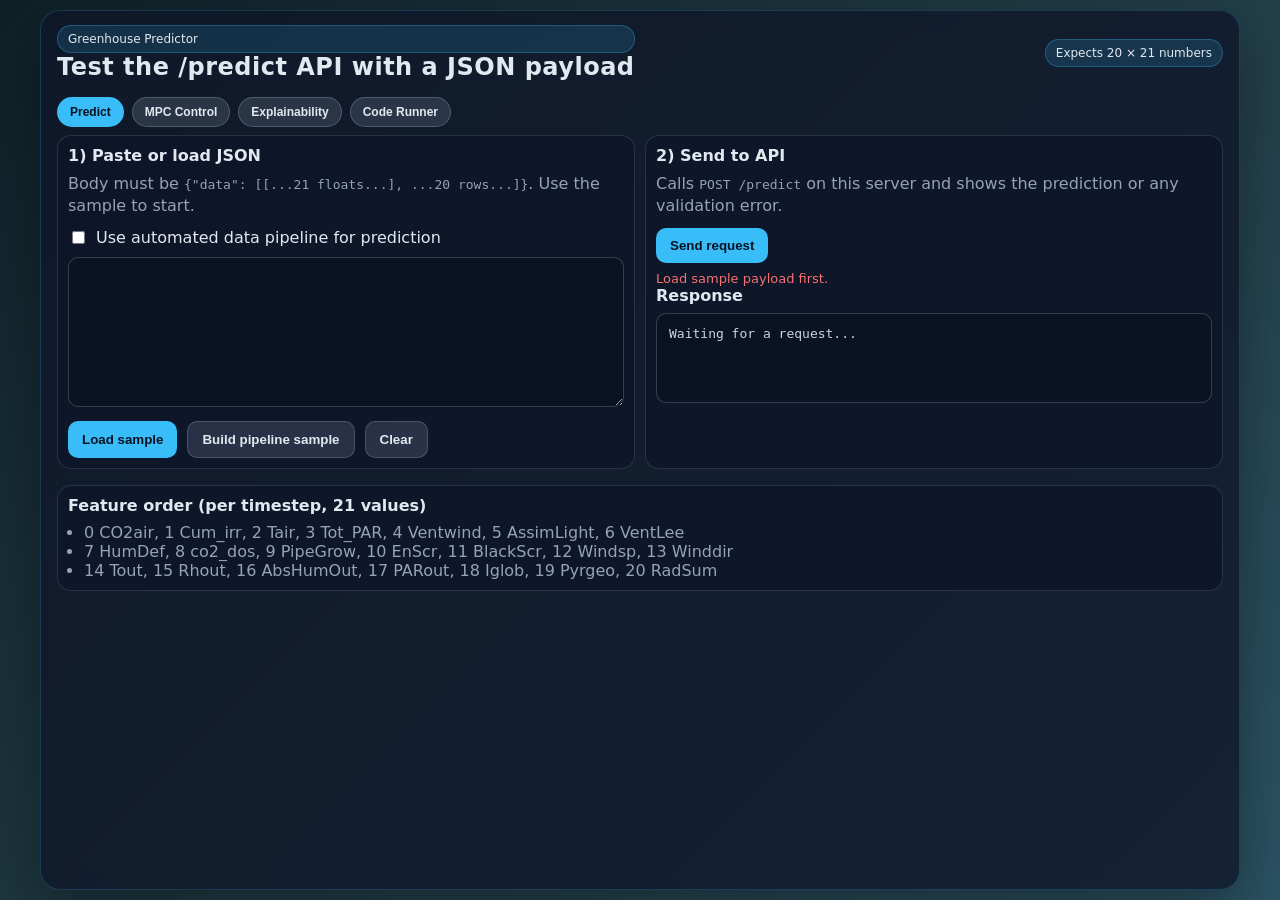
==== api/ui.html @ ef2c3e2a "Add explainability dashboards" ====
<!DOCTYPE html>
<html lang="en">
<head>
  <meta charset="UTF-8" />
  <meta name="viewport" content="width=device-width, initial-scale=1.0" />
  <title>Greenhouse Predictor</title>
  <style>
    :root {
      --bg: linear-gradient(135deg, #0f2027, #203a43, #2c5364);
      --panel: #0f172a;
      --accent: #38bdf8;
      --muted: #94a3b8;
      --text: #e2e8f0;
      --error: #f87171;
    }
    * { box-sizing: border-box; }
    body {
      margin: 0;
      font-family: "Segoe UI", system-ui, -apple-system, sans-serif;
      background: var(--bg);
      color: var(--text);
      min-height: 100vh;
      display: flex;
      justify-content: center;
      padding: 10px;
    }
    .shell {
      width: min(1200px, 100%);
      background: rgba(15, 23, 42, 0.8);
      border: 1px solid rgba(56, 189, 248, 0.2);
      border-radius: 20px;
      padding: 14px 16px 16px;
      backdrop-filter: blur(10px);
      box-shadow: 0 25px 60px rgba(0, 0, 0, 0.35);
    }
    header {
      display: flex;
      flex-wrap: wrap;
      gap: 12px;
      align-items: center;
      justify-content: space-between;
      margin-bottom: 16px;
    }
    h1 { margin: 0; font-size: 24px; letter-spacing: 0.5px; }
    .pill {
      padding: 6px 10px;
      border-radius: 999px;
      background: rgba(56, 189, 248, 0.15);
      border: 1px solid rgba(56, 189, 248, 0.3);
      color: var(--text);
      font-size: 12px;
    }
    .grid {
      display: grid;
      grid-template-columns: repeat(auto-fit, minmax(280px, 1fr));
      gap: 10px;
      margin-top: 8px;
    }
    .card {
      background: rgba(15, 23, 42, 0.9);
      border: 1px solid rgba(148, 163, 184, 0.2);
      border-radius: 14px;
      padding: 10px;
      min-height: 100%;
    }
    h3 { margin: 0 0 8px; font-size: 16px; }
    p { margin: 0 0 10px; color: var(--muted); line-height: 1.4; }
    textarea {
      width: 100%;
      min-height: 150px;
      background: #0b1222;
      color: #e2e8f0;
      border: 1px solid rgba(148, 163, 184, 0.3);
      border-radius: 10px;
      padding: 12px;
      font-family: "SFMono-Regular", Consolas, "Liberation Mono", monospace;
      font-size: 13px;
      resize: vertical;
    }
    .actions {
      display: flex;
      flex-wrap: wrap;
      gap: 10px;
      margin-top: 10px;
    }
    button {
      border: none;
      border-radius: 10px;
      padding: 10px 14px;
      font-weight: 600;
      cursor: pointer;
      color: #0b1222;
      background: var(--accent);
      transition: transform 120ms ease, box-shadow 120ms ease;
    }
    button.secondary {
      background: rgba(148, 163, 184, 0.2);
      color: var(--text);
      border: 1px solid rgba(148, 163, 184, 0.3);
    }
    button:hover { transform: translateY(-1px); box-shadow: 0 6px 20px rgba(56, 189, 248, 0.35); }
    pre {
      background: #0b1222;
      border: 1px solid rgba(148, 163, 184, 0.3);
      border-radius: 10px;
      padding: 12px;
      margin: 0;
      color: #cbd5e1;
      white-space: pre-wrap;
      word-break: break-word;
      font-size: 13px;
      min-height: 90px;
    }
    ul { padding-left: 16px; margin: 0; color: var(--muted); }
    .status { font-size: 13px; color: var(--muted); margin-top: 8px; }
    .status.error { color: var(--error); }
    select, input[type="text"], input[type="number"] {
      width: 100%;
      background: #0b1222;
      color: #e2e8f0;
      border: 1px solid rgba(148, 163, 184, 0.3);
      border-radius: 10px;
      padding: 10px 12px;
      font-size: 13px;
    }
    .small-textarea {
      min-height: 120px;
    }
    .field {
      margin-bottom: 10px;
    }
    .field label {
      display: block;
      color: var(--muted);
      font-size: 12px;
      margin-bottom: 6px;
    }
    .inline {
      display: flex;
      gap: 8px;
      align-items: center;
      margin-bottom: 10px;
    }
    .inline input[type="checkbox"] {
      width: auto;
      accent-color: var(--accent);
    }
    .pipeline-box {
      border: 1px solid rgba(148, 163, 184, 0.25);
      border-radius: 10px;
      padding: 10px;
      margin-top: 10px;
      background: rgba(11, 18, 34, 0.35);
    }
    .mini-grid {
      display: grid;
      grid-template-columns: repeat(auto-fit, minmax(150px, 1fr));
      gap: 10px;
    }
    .metric {
      background: rgba(11, 18, 34, 0.55);
      border: 1px solid rgba(148, 163, 184, 0.25);
      border-radius: 10px;
      padding: 8px 10px;
    }
    .metric .label {
      color: var(--muted);
      font-size: 11px;
    }
    .metric .value {
      font-size: 16px;
      font-weight: 700;
      margin-top: 2px;
    }
    canvas {
      width: 100%;
      border: 1px solid rgba(148, 163, 184, 0.3);
      border-radius: 10px;
      background: #0b1222;
      display: block;
    }
    .tabs {
      display: flex;
      flex-wrap: wrap;
      gap: 8px;
      margin-bottom: 8px;
    }
    .tab-btn {
      background: rgba(148, 163, 184, 0.2);
      color: var(--text);
      border: 1px solid rgba(148, 163, 184, 0.35);
      border-radius: 999px;
      padding: 7px 12px;
      font-size: 12px;
      cursor: pointer;
    }
    .tab-btn.active {
      background: var(--accent);
      color: #0b1222;
      border-color: transparent;
      font-weight: 700;
    }
    .tab-panel { display: none; }
    .tab-panel.active { display: block; }
    @media (max-width: 640px) {
      body { padding: 14px; }
      h1 { font-size: 20px; }
      textarea { min-height: 120px; }
    }
  </style>
</head>
<body>
  <div class="shell">
    <header>
      <div>
        <div class="pill">Greenhouse Predictor</div>
        <h1>Test the /predict API with a JSON payload</h1>
      </div>
      <div class="pill" id="modelShapePill">Expects 20 × 21 numbers</div>
    </header>

    <div class="tabs">
      <button class="tab-btn active" data-tab-target="predictTab">Predict</button>
      <button class="tab-btn" data-tab-target="mpcTab">MPC Control</button>
      <button class="tab-btn" data-tab-target="explainTab">Explainability</button>
      <button class="tab-btn" data-tab-target="codeTab">Code Runner</button>
    </div>

    <div id="predictTab" class="tab-panel active">
    <div class="grid">
      <div class="card">
        <h3>1) Paste or load JSON</h3>
        <p id="payloadHelp">Body must be <code>{"data": [[...21 floats...], ...20 rows...]}</code>. Use the sample to start.</p>
        <div class="inline">
          <input id="usePipelinePredict" type="checkbox" />
          <label for="usePipelinePredict">Use automated data pipeline for prediction</label>
        </div>
        <div id="predictPipelinePanel" class="pipeline-box" style="display:none;">
          <div class="field">
            <label for="predictMergeStrategy">Merge strategy</label>
            <select id="predictMergeStrategy">
              <option value="inner">inner</option>
              <option value="left">left</option>
              <option value="right">right</option>
              <option value="outer">outer</option>
            </select>
          </div>
          <div class="field">
            <label for="predictFillMethod">Fill method</label>
            <select id="predictFillMethod">
              <option value="interpolate">interpolate</option>
              <option value="ffill">ffill</option>
              <option value="bfill">bfill</option>
              <option value="zero">zero</option>
            </select>
          </div>
          <div class="field">
            <label for="predictScalingMode">Scaling mode</label>
            <select id="predictScalingMode">
              <option value="trained">trained</option>
              <option value="dynamic">dynamic</option>
            </select>
          </div>
          <div class="field">
            <label for="predictGreenhouseRows">Greenhouse rows JSON (optional)</label>
            <textarea id="predictGreenhouseRows" class="small-textarea" spellcheck="false">[]</textarea>
          </div>
          <div class="field">
            <label for="predictWeatherRows">Weather rows JSON (optional)</label>
            <textarea id="predictWeatherRows" class="small-textarea" spellcheck="false">[]</textarea>
          </div>
          <div class="field">
            <label for="predictMergedRows">Merged rows JSON (optional)</label>
            <textarea id="predictMergedRows" class="small-textarea" spellcheck="false">[]</textarea>
          </div>
        </div>
        <textarea id="payload" spellcheck="false" aria-label="JSON payload"></textarea>
        <div class="actions">
          <button type="button" id="sampleBtn">Load sample</button>
          <button type="button" class="secondary" id="pipelineFromSampleBtn">Build pipeline sample</button>
          <button type="button" class="secondary" id="clearBtn">Clear</button>
        </div>
      </div>

      <div class="card">
        <h3>2) Send to API</h3>
        <p>Calls <code>POST /predict</code> on this server and shows the prediction or any validation error.</p>
        <div class="actions">
          <button type="button" id="sendBtn">Send request</button>
        </div>
        <div id="status" class="status">Idle</div>
        <h3>Response</h3>
        <pre id="response">Waiting for a request...</pre>
      </div>
    </div>

    <div class="card" style="margin-top:16px;">
      <h3>Feature order (per timestep, 21 values)</h3>
      <ul>
        <li>0 CO2air, 1 Cum_irr, 2 Tair, 3 Tot_PAR, 4 Ventwind, 5 AssimLight, 6 VentLee</li>
        <li>7 HumDef, 8 co2_dos, 9 PipeGrow, 10 EnScr, 11 BlackScr, 12 Windsp, 13 Winddir</li>
        <li>14 Tout, 15 Rhout, 16 AbsHumOut, 17 PARout, 18 Iglob, 19 Pyrgeo, 20 RadSum</li>
      </ul>
    </div>
    </div>

    <div id="mpcTab" class="tab-panel">
    <div class="card" style="margin-top:8px;">
      <h3>3) Model Predictive Control (MPC) Simulation</h3>
      <p>Runs a receding-horizon feedback controller that adjusts greenhouse actuators and rolls the model forward.</p>
      <div class="inline">
        <input id="usePipelineMpc" type="checkbox" />
        <label for="usePipelineMpc">Use automated data pipeline for MPC initial window</label>
      </div>
      <div id="mpcPipelinePanel" class="pipeline-box" style="display:none;">
        <div class="field">
          <label for="mpcMergeStrategy">Merge strategy</label>
          <select id="mpcMergeStrategy">
            <option value="inner">inner</option>
            <option value="left">left</option>
            <option value="right">right</option>
            <option value="outer">outer</option>
          </select>
        </div>
        <div class="field">
          <label for="mpcFillMethod">Fill method</label>
          <select id="mpcFillMethod">
            <option value="interpolate">interpolate</option>
            <option value="ffill">ffill</option>
            <option value="bfill">bfill</option>
            <option value="zero">zero</option>
          </select>
        </div>
        <div class="field">
          <label for="mpcScalingMode">Scaling mode</label>
          <select id="mpcScalingMode">
            <option value="trained">trained</option>
            <option value="dynamic">dynamic</option>
          </select>
        </div>
        <div class="field">
          <label for="mpcGreenhouseRows">Greenhouse rows JSON (optional)</label>
          <textarea id="mpcGreenhouseRows" class="small-textarea" spellcheck="false">[]</textarea>
        </div>
        <div class="field">
          <label for="mpcWeatherRows">Weather rows JSON (optional)</label>
          <textarea id="mpcWeatherRows" class="small-textarea" spellcheck="false">[]</textarea>
        </div>
        <div class="field">
          <label for="mpcMergedRows">Merged rows JSON (optional)</label>
          <textarea id="mpcMergedRows" class="small-textarea" spellcheck="false">[]</textarea>
        </div>
      </div>
      <div class="grid">
        <div>
          <div class="field">
            <label for="mpcSteps">Control steps</label>
            <input id="mpcSteps" type="number" min="1" max="240" value="12" />
          </div>
          <div class="field">
            <label for="mpcHorizon">Prediction horizon</label>
            <input id="mpcHorizon" type="number" min="1" max="48" value="6" />
          </div>
          <div class="field">
            <label for="mpcCandidates">Candidate action sequences</label>
            <input id="mpcCandidates" type="number" min="1" max="4000" value="80" />
          </div>
          <div class="field">
            <label for="mpcTargets">Target setpoints (JSON)</label>
            <textarea id="mpcTargets" class="small-textarea" spellcheck="false"></textarea>
          </div>
          <div class="field">
            <label for="mpcTargetWeights">Target weights (JSON)</label>
            <textarea id="mpcTargetWeights" class="small-textarea" spellcheck="false"></textarea>
          </div>
          <div class="field">
            <label for="mpcControlWeights">Control weights (JSON)</label>
            <textarea id="mpcControlWeights" class="small-textarea" spellcheck="false"></textarea>
          </div>
          <div class="field">
            <label for="mpcBounds">Control bounds (JSON, optional)</label>
            <textarea id="mpcBounds" class="small-textarea" spellcheck="false">{}</textarea>
          </div>
          <div class="field">
            <label for="mpcWeather">Weather forecast list (JSON, optional)</label>
            <textarea id="mpcWeather" class="small-textarea" spellcheck="false">[]</textarea>
          </div>
          <div class="field">
            <label for="mpcScenarios">Scenario benchmark list (JSON)</label>
            <textarea id="mpcScenarios" class="small-textarea" spellcheck="false">[
  {"name":"Balanced","target_setpoints":{"Tair":21.0,"CO2air":500.0,"HumDef":6.0}},
  {"name":"EnergySaver","target_setpoints":{"Tair":20.0,"CO2air":470.0},"control_weights":{"_magnitude":0.08}},
  {"name":"HighGrowth","target_setpoints":{"Tair":22.5,"CO2air":650.0},"control_weights":{"_magnitude":0.01}}
]</textarea>
          </div>
          <div class="actions">
            <button type="button" class="secondary" id="mpcDefaultsBtn">Load MPC defaults</button>
            <button type="button" id="mpcRunBtn">Run MPC simulation</button>
            <button type="button" class="secondary" id="mpcScenarioBtn">Run scenario benchmark</button>
          </div>
          <div id="mpcStatus" class="status">Idle</div>
        </div>
        <div>
          <h3 style="margin-top:0;">MPC Output</h3>
          <pre id="mpcOutput">No simulation yet.</pre>
          <canvas id="mpcCanvas" height="220" style="margin-top:10px;"></canvas>
          <pre id="mpcScenarioOutput" style="margin-top:10px;">No scenario benchmark yet.</pre>
        </div>
      </div>
    </div>
    </div>

    <div id="explainTab" class="tab-panel">
    <div class="card" style="margin-top:8px;">
      <h3>4) Visualization & Explainability</h3>
      <p>Visualize sensor trends and inspect model interpretability with attention heatmaps or SHAP-like attributions.</p>
      <div class="grid">
        <div>
          <div class="field">
            <label for="vizFeatures">Trend features (comma separated)</label>
            <input id="vizFeatures" type="text" value="Air Temperature, Air Carbon Dioxide, Humidity Deficit, Assimilation Lighting Level, Wind-Side Vent Position, Outdoor Temperature, Global Irradiance" />
          </div>
          <div class="actions">
            <button type="button" id="renderTrendBtn" class="secondary">Render trends</button>
          </div>
          <canvas id="trendCanvas" height="240"></canvas>
          <div class="mini-grid" id="trendStats" style="margin-top:10px;"></div>
        </div>
        <div>
          <div class="field">
            <label for="explainMethod">Explainability method</label>
            <select id="explainMethod">
              <option value="gradient_attention">Attention Heatmap (Gradient)</option>
              <option value="shap_approx">SHAP-like (Perturbation)</option>
            </select>
          </div>
          <div class="field">
            <label for="explainTargetFeature">Target feature</label>
            <select id="explainTargetFeature"></select>
          </div>
          <div class="field">
            <label for="explainTopK">Top features to show</label>
            <input id="explainTopK" type="number" min="1" max="21" value="8" />
          </div>
          <div class="actions">
            <button type="button" id="runExplainBtn">Run explainability</button>
          </div>
          <div id="explainStatus" class="status">Idle</div>
          <canvas id="heatmapCanvas" height="240" style="margin-top:10px;"></canvas>
          <pre id="explainSummary" style="margin-top:10px;">No explainability run yet.</pre>
        </div>
      </div>
    </div>
    </div>

    <div id="codeTab" class="tab-panel">
    <div class="card" style="margin-top:8px;">
      <h3>5) Run Python Code From Browser</h3>
      <p>Select any project <code>.py</code> file, review it, then run it on the server.</p>
      <div class="grid">
        <div>
          <div class="field">
            <label for="scriptSelect">Python file</label>
            <select id="scriptSelect"></select>
          </div>
          <div class="field">
            <label for="scriptArgs">Arguments (space separated)</label>
            <input id="scriptArgs" type="text" placeholder="--help" />
          </div>
          <div class="actions">
            <button type="button" id="refreshScriptsBtn" class="secondary">Refresh files</button>
            <button type="button" id="runScriptBtn">Run selected script</button>
          </div>
          <div id="scriptStatus" class="status">Idle</div>
        </div>
        <div>
          <h3 style="margin-top:0;">Source Preview</h3>
          <pre id="scriptSource">Select a file to preview source...</pre>
        </div>
      </div>
      <h3 style="margin-top:14px;">Execution Output</h3>
      <pre id="scriptOutput">No run yet.</pre>
    </div>
    </div>
  </div>

  <script>
    const FEATURE_LABELS = {
      CO2air: "Air Carbon Dioxide",
      Cum_irr: "Cumulative Irrigation",
      Tair: "Air Temperature",
      Tot_PAR: "Total Photosynthetically Active Radiation",
      Ventwind: "Wind-Side Vent Position",
      AssimLight: "Assimilation Lighting Level",
      VentLee: "Leeward Vent Position",
      HumDef: "Humidity Deficit",
      co2_dos: "Carbon Dioxide Dosing Rate",
      PipeGrow: "Heating Pipe Growth Circuit",
      EnScr: "Energy Screen Position",
      BlackScr: "Blackout Screen Position",
      Windsp: "Wind Speed",
      Winddir: "Wind Direction",
      Tout: "Outdoor Temperature",
      Rhout: "Outdoor Relative Humidity",
      AbsHumOut: "Outdoor Absolute Humidity",
      PARout: "Outdoor Photosynthetically Active Radiation",
      Iglob: "Global Irradiance",
      Pyrgeo: "Pyrgeometer Radiation",
      RadSum: "Radiation Sum",
    };

    function friendlyFeatureName(key) {
      return FEATURE_LABELS[key] || key;
    }

    function resolveFeatureKey(value) {
      if (FEATURE_LABELS[value]) return value;
      const normalized = String(value || "").trim().toLowerCase();
      const direct = Object.keys(FEATURE_LABELS).find((k) => k.toLowerCase() === normalized);
      if (direct) return direct;
      const byLabel = Object.entries(FEATURE_LABELS).find(([, label]) => label.toLowerCase() === normalized);
      return byLabel ? byLabel[0] : value;
    }

    const payloadEl = document.getElementById("payload");
    const responseEl = document.getElementById("response");
    const statusEl = document.getElementById("status");
    const usePipelinePredictEl = document.getElementById("usePipelinePredict");
    const predictPipelinePanelEl = document.getElementById("predictPipelinePanel");
    const predictMergeStrategyEl = document.getElementById("predictMergeStrategy");
    const predictFillMethodEl = document.getElementById("predictFillMethod");
    const predictScalingModeEl = document.getElementById("predictScalingMode");
    const predictGreenhouseRowsEl = document.getElementById("predictGreenhouseRows");
    const predictWeatherRowsEl = document.getElementById("predictWeatherRows");
    const predictMergedRowsEl = document.getElementById("predictMergedRows");
    const usePipelineMpcEl = document.getElementById("usePipelineMpc");
    const mpcPipelinePanelEl = document.getElementById("mpcPipelinePanel");
    const mpcMergeStrategyEl = document.getElementById("mpcMergeStrategy");
    const mpcFillMethodEl = document.getElementById("mpcFillMethod");
    const mpcScalingModeEl = document.getElementById("mpcScalingMode");
    const mpcGreenhouseRowsEl = document.getElementById("mpcGreenhouseRows");
    const mpcWeatherRowsEl = document.getElementById("mpcWeatherRows");
    const mpcMergedRowsEl = document.getElementById("mpcMergedRows");
    const pipelineFromSampleBtn = document.getElementById("pipelineFromSampleBtn");
    const scriptSelectEl = document.getElementById("scriptSelect");
    const scriptSourceEl = document.getElementById("scriptSource");
    const scriptOutputEl = document.getElementById("scriptOutput");
    const scriptStatusEl = document.getElementById("scriptStatus");
    const scriptArgsEl = document.getElementById("scriptArgs");
    const modelShapePillEl = document.getElementById("modelShapePill");
    const payloadHelpEl = document.getElementById("payloadHelp");
    const mpcStepsEl = document.getElementById("mpcSteps");
    const mpcHorizonEl = document.getElementById("mpcHorizon");
    const mpcCandidatesEl = document.getElementById("mpcCandidates");
    const mpcTargetsEl = document.getElementById("mpcTargets");
    const mpcTargetWeightsEl = document.getElementById("mpcTargetWeights");
    const mpcControlWeightsEl = document.getElementById("mpcControlWeights");
    const mpcBoundsEl = document.getElementById("mpcBounds");
    const mpcWeatherEl = document.getElementById("mpcWeather");
    const mpcScenariosEl = document.getElementById("mpcScenarios");
    const mpcStatusEl = document.getElementById("mpcStatus");
    const mpcOutputEl = document.getElementById("mpcOutput");
    const mpcCanvasEl = document.getElementById("mpcCanvas");
    const mpcScenarioOutputEl = document.getElementById("mpcScenarioOutput");
    const vizFeaturesEl = document.getElementById("vizFeatures");
    const trendCanvasEl = document.getElementById("trendCanvas");
    const trendStatsEl = document.getElementById("trendStats");
    const explainMethodEl = document.getElementById("explainMethod");
    const explainTargetFeatureEl = document.getElementById("explainTargetFeature");
    const explainTopKEl = document.getElementById("explainTopK");
    const explainStatusEl = document.getElementById("explainStatus");
    const heatmapCanvasEl = document.getElementById("heatmapCanvas");
    const explainSummaryEl = document.getElementById("explainSummary");
    const tabButtons = Array.from(document.querySelectorAll(".tab-btn"));
    const tabPanels = Array.from(document.querySelectorAll(".tab-panel"));
    document.getElementById("sampleBtn").onclick = async () => {
      setStatus("Loading sample...");
      try {
        const res = await fetch("/sample");
        if (!res.ok) throw new Error("Could not load sample");
        const data = await res.json();
        payloadEl.value = JSON.stringify(data, null, 2);
        setStatus("Sample loaded");
      } catch (err) {
        setError(err.message);
      }
    };

    document.getElementById("clearBtn").onclick = () => {
      payloadEl.value = "";
      responseEl.textContent = "Waiting for a request...";
      setStatus("Idle");
    };

    document.getElementById("sendBtn").onclick = async () => {
      if (!payloadEl.value.trim()) {
        setError("Add JSON first (load sample or paste your own).");
        return;
      }

      let basePayload;
      try {
        basePayload = JSON.parse(payloadEl.value);
      } catch (err) {
        setError("Invalid JSON: " + err.message);
        return;
      }
      if (!Array.isArray(basePayload.data)) {
        setError("Payload must contain a data array.");
        return;
      }

      let requestBody;
      try {
        requestBody = {
          data: basePayload.data,
          use_automated_pipeline: usePipelinePredictEl.checked,
          automated_pipeline: usePipelinePredictEl.checked ? buildAutomatedPipelinePayload("predict") : {},
        };
      } catch (err) {
        setError(err.message);
        return;
      }

      setStatus("Sending...");
      try {
        const res = await fetch("/predict", {
          method: "POST",
          headers: { "Content-Type": "application/json" },
          body: JSON.stringify(requestBody),
        });
        const data = await res.json();
        responseEl.textContent = JSON.stringify(data, null, 2);
        setStatus(res.ok ? "Success" : "Server returned an error");
      } catch (err) {
        setError("Request failed: " + err.message);
      }
    };

    function setStatus(msg) {
      statusEl.textContent = msg;
      statusEl.classList.remove("error");
    }
    function setError(msg) {
      statusEl.textContent = msg;
      statusEl.classList.add("error");
    }

    async function refreshScripts() {
      setScriptStatus("Loading files...");
      try {
        const res = await fetch("/files");
        const data = await res.json();
        if (!res.ok) throw new Error(data.detail || "Failed to load files");
        scriptSelectEl.innerHTML = "";
        data.files.forEach((path) => {
          const opt = document.createElement("option");
          opt.value = path;
          opt.textContent = path;
          scriptSelectEl.appendChild(opt);
        });
        if (!data.files.length) {
          scriptSourceEl.textContent = "No Python files found.";
          setScriptStatus("No files found");
          return;
        }
        setScriptStatus("Files loaded");
        await loadSelectedFile();
      } catch (err) {
        setScriptError(err.message);
      }
    }

    async function refreshModelInfo() {
      try {
        const res = await fetch("/model-info");
        if (!res.ok) return;
        const data = await res.json();
        const lookback = data.lookback || 20;
        window.currentLookback = lookback;
        const featureCount = data.feature_count || 21;
        window.currentFeatureSchema = Array.isArray(data.features) ? data.features : [];
        modelShapePillEl.textContent = `Expects ${lookback} × ${featureCount} numbers`;
        payloadHelpEl.innerHTML =
          `Body must be <code>{\"data\": [[...${featureCount} floats...], ...${lookback} rows...]}</code>. Use the sample to start.`;
        hydrateExplainFeatureSelect();
      } catch (_err) {
        // Keep default static text on failure.
      }
    }

    function hydrateExplainFeatureSelect() {
      const schema = window.currentFeatureSchema || [];
      explainTargetFeatureEl.innerHTML = "";
      schema.forEach((feature) => {
        const opt = document.createElement("option");
        opt.value = feature;
        opt.textContent = friendlyFeatureName(feature);
        explainTargetFeatureEl.appendChild(opt);
      });
      const preferred = schema.includes("Tair") ? "Tair" : schema[0];
      if (preferred) explainTargetFeatureEl.value = preferred;
    }

    async function loadSelectedFile() {
      const path = scriptSelectEl.value;
      if (!path) {
        scriptSourceEl.textContent = "No file selected.";
        return;
      }
      setScriptStatus("Loading source...");
      try {
        const res = await fetch(`/file?path=${encodeURIComponent(path)}`);
        const data = await res.json();
        if (!res.ok) throw new Error(data.detail || "Failed to load source");
        scriptSourceEl.textContent = data.content;
        setScriptStatus("Ready");
      } catch (err) {
        setScriptError(err.message);
      }
    }

    async function runSelectedScript() {
      const path = scriptSelectEl.value;
      if (!path) {
        setScriptError("Select a script first.");
        return;
      }
      const rawArgs = scriptArgsEl.value.trim();
      const args = rawArgs ? rawArgs.split(/\s+/) : [];
      setScriptStatus("Running...");
      scriptOutputEl.textContent = "Executing...";

      try {
        const res = await fetch("/run-script", {
          method: "POST",
          headers: { "Content-Type": "application/json" },
          body: JSON.stringify({
            path,
            args,
            timeout_seconds: 25,
          }),
        });
        const data = await res.json();
        if (!res.ok) throw new Error(data.detail || "Run failed");

        const stdout = data.stdout ? `STDOUT\n${data.stdout}` : "STDOUT\n<empty>";
        const stderr = data.stderr ? `STDERR\n${data.stderr}` : "STDERR\n<empty>";
        scriptOutputEl.textContent =
          `COMMAND\n${data.command.join(" ")}\n\nRETURN CODE\n${data.returncode}\n\n${stdout}\n\n${stderr}`;
        setScriptStatus(data.ok ? "Completed" : "Completed with errors");
      } catch (err) {
        setScriptError(err.message);
        scriptOutputEl.textContent = "Run failed.";
      }
    }

    function setScriptStatus(msg) {
      scriptStatusEl.textContent = msg;
      scriptStatusEl.classList.remove("error");
    }

    function setScriptError(msg) {
      scriptStatusEl.textContent = msg;
      scriptStatusEl.classList.add("error");
    }

    function setMpcStatus(msg) {
      mpcStatusEl.textContent = msg;
      mpcStatusEl.classList.remove("error");
    }

    function setMpcError(msg) {
      mpcStatusEl.textContent = msg;
      mpcStatusEl.classList.add("error");
    }

    function parseOptionalJson(rawValue, fieldName, fallback = {}) {
      const trimmed = rawValue.trim();
      if (!trimmed) {
        return fallback;
      }
      try {
        return JSON.parse(trimmed);
      } catch (err) {
        throw new Error(`${fieldName} is not valid JSON: ${err.message}`);
      }
    }

    function buildAutomatedPipelinePayload(mode) {
      const isPredict = mode === "predict";
      const mergeEl = isPredict ? predictMergeStrategyEl : mpcMergeStrategyEl;
      const fillEl = isPredict ? predictFillMethodEl : mpcFillMethodEl;
      const scalingEl = isPredict ? predictScalingModeEl : mpcScalingModeEl;
      const greenhouseEl = isPredict ? predictGreenhouseRowsEl : mpcGreenhouseRowsEl;
      const weatherEl = isPredict ? predictWeatherRowsEl : mpcWeatherRowsEl;
      const mergedEl = isPredict ? predictMergedRowsEl : mpcMergedRowsEl;

      const greenhouseRows = parseOptionalJson(greenhouseEl.value, "Greenhouse rows", []);
      const weatherRows = parseOptionalJson(weatherEl.value, "Weather rows", []);
      const mergedRows = parseOptionalJson(mergedEl.value, "Merged rows", []);

      if (!Array.isArray(greenhouseRows) || !Array.isArray(weatherRows) || !Array.isArray(mergedRows)) {
        throw new Error("Greenhouse, weather, and merged rows must be JSON arrays.");
      }

      return {
        lookback: Number(window.currentLookback || 20),
        merge_strategy: mergeEl.value,
        fill_method: fillEl.value,
        scaling_mode: scalingEl.value,
        greenhouse_rows: greenhouseRows,
        weather_rows: weatherRows,
        merged_rows: mergedRows,
      };
    }

    function setPipelinePanelVisibility() {
      predictPipelinePanelEl.style.display = usePipelinePredictEl.checked ? "block" : "none";
      mpcPipelinePanelEl.style.display = usePipelineMpcEl.checked ? "block" : "none";
    }

    function buildPipelineSampleFromCurrentPayload() {
      if (!payloadEl.value.trim()) {
        setError("Load sample payload first.");
        return;
      }

      try {
        const parsed = JSON.parse(payloadEl.value);
        if (!Array.isArray(parsed.data)) {
          throw new Error("Payload must include data array.");
        }
        const rows = parsed.data.map((arr, idx) => ({
          "%time": `t_${String(idx + 1).padStart(3, "0")}`,
          CO2air: arr[0], Cum_irr: arr[1], Tair: arr[2], Tot_PAR: arr[3], Ventwind: arr[4],
          AssimLight: arr[5], VentLee: arr[6], HumDef: arr[7], co2_dos: arr[8], PipeGrow: arr[9],
          EnScr: arr[10], BlackScr: arr[11], Windsp: arr[12], Winddir: arr[13], Tout: arr[14],
          Rhout: arr[15], AbsHumOut: arr[16], PARout: arr[17], Iglob: arr[18], Pyrgeo: arr[19], RadSum: arr[20],
        }));
        const rowsText = JSON.stringify(rows, null, 2);
        predictMergedRowsEl.value = rowsText;
        mpcMergedRowsEl.value = rowsText;
        predictGreenhouseRowsEl.value = "[]";
        predictWeatherRowsEl.value = "[]";
        mpcGreenhouseRowsEl.value = "[]";
        mpcWeatherRowsEl.value = "[]";
        setStatus("Pipeline sample generated from loaded payload.");
      } catch (err) {
        setError("Could not build pipeline sample: " + err.message);
      }
    }

    async function loadPipelineDefaults() {
      try {
        const res = await fetch("/pipeline/default-config");
        const data = await res.json();
        if (!res.ok) return;
        window.currentLookback = data.lookback || 20;
        predictMergeStrategyEl.value = data.merge_strategy || "inner";
        predictFillMethodEl.value = data.fill_method || "interpolate";
        predictScalingModeEl.value = data.scaling_mode || "trained";
        mpcMergeStrategyEl.value = data.merge_strategy || "inner";
        mpcFillMethodEl.value = data.fill_method || "interpolate";
        mpcScalingModeEl.value = data.scaling_mode || "trained";
      } catch (_err) {
        // Non-blocking fallback.
      }
    }

    function currentWindowFromPayload() {
      if (!payloadEl.value.trim()) {
        throw new Error("Load sample payload first.");
      }
      const parsed = JSON.parse(payloadEl.value);
      if (!Array.isArray(parsed.data)) {
        throw new Error("Payload must include data array.");
      }
      return parsed.data;
    }

    function renderTrendChart() {
      let data;
      try {
        data = currentWindowFromPayload();
      } catch (err) {
        setError(err.message);
        return;
      }

      const schema = window.currentFeatureSchema || [];
      const selectedFeatures = vizFeaturesEl.value
        .split(",")
        .map((s) => s.trim())
        .map((s) => resolveFeatureKey(s))
        .filter((s) => s.length > 0 && schema.includes(s));

      if (!selectedFeatures.length) {
        setError("No valid features selected for trend chart.");
        return;
      }

      const ctx = trendCanvasEl.getContext("2d");
      const w = trendCanvasEl.width;
      const h = trendCanvasEl.height;
      ctx.clearRect(0, 0, w, h);
      ctx.fillStyle = "#0b1222";
      ctx.fillRect(0, 0, w, h);

      const palette = ["#38bdf8", "#22c55e", "#f97316", "#eab308", "#a78bfa", "#fb7185", "#2dd4bf"];
      const padding = 24;
      const plotW = w - padding * 2;
      const plotH = h - padding * 2;
      const n = data.length;

      let globalMin = Infinity;
      let globalMax = -Infinity;
      const seriesMap = {};
      selectedFeatures.forEach((feature) => {
        const idx = schema.indexOf(feature);
        const series = data.map((row) => Number(row[idx]));
        seriesMap[feature] = series;
        series.forEach((v) => {
          globalMin = Math.min(globalMin, v);
          globalMax = Math.max(globalMax, v);
        });
      });
      if (!Number.isFinite(globalMin) || !Number.isFinite(globalMax) || globalMax === globalMin) {
        globalMin = 0;
        globalMax = 1;
      }

      ctx.strokeStyle = "rgba(148,163,184,0.25)";
      ctx.strokeRect(padding, padding, plotW, plotH);

      selectedFeatures.forEach((feature, idx) => {
        const series = seriesMap[feature];
        ctx.beginPath();
        ctx.strokeStyle = palette[idx % palette.length];
        ctx.lineWidth = 2;
        series.forEach((v, i) => {
          const x = padding + (i / Math.max(n - 1, 1)) * plotW;
          const y = padding + (1 - (v - globalMin) / Math.max(globalMax - globalMin, 1e-6)) * plotH;
          if (i === 0) ctx.moveTo(x, y);
          else ctx.lineTo(x, y);
        });
        ctx.stroke();
      });

      trendStatsEl.innerHTML = "";
      selectedFeatures.forEach((feature, idx) => {
        const series = seriesMap[feature];
        const latest = series[series.length - 1];
        const delta = latest - series[0];
        const card = document.createElement("div");
        card.className = "metric";
        card.innerHTML = `<div class="label">${friendlyFeatureName(feature)}</div><div class="value" style="color:${palette[idx % palette.length]}">${latest.toFixed(2)}</div><div class="label">Change ${delta.toFixed(2)}</div>`;
        trendStatsEl.appendChild(card);
      });
    }

    function setExplainStatus(msg, isError = false) {
      explainStatusEl.textContent = msg;
      explainStatusEl.classList.toggle("error", isError);
    }

    function drawHeatmap(heatmap) {
      const ctx = heatmapCanvasEl.getContext("2d");
      const w = heatmapCanvasEl.width;
      const h = heatmapCanvasEl.height;
      ctx.clearRect(0, 0, w, h);
      ctx.fillStyle = "#0b1222";
      ctx.fillRect(0, 0, w, h);

      const rows = heatmap.length;
      const cols = heatmap[0]?.length || 0;
      if (!rows || !cols) return;

      let maxVal = 0;
      for (let r = 0; r < rows; r++) {
        for (let c = 0; c < cols; c++) {
          maxVal = Math.max(maxVal, Math.abs(Number(heatmap[r][c])));
        }
      }
      maxVal = Math.max(maxVal, 1e-9);

      const cellW = w / cols;
      const cellH = h / rows;
      for (let r = 0; r < rows; r++) {
        for (let c = 0; c < cols; c++) {
          const norm = Math.abs(Number(heatmap[r][c])) / maxVal;
          const red = Math.round(30 + 225 * norm);
          const blue = Math.round(160 - 120 * norm);
          ctx.fillStyle = `rgb(${red},80,${blue})`;
          ctx.fillRect(c * cellW, r * cellH, cellW + 0.5, cellH + 0.5);
        }
      }
    }

    async function runExplainability() {
      let basePayload;
      try {
        basePayload = JSON.parse(payloadEl.value);
        if (!Array.isArray(basePayload.data)) throw new Error("Payload data array missing.");
      } catch (err) {
        setExplainStatus("Load or paste valid payload first.", true);
        return;
      }

      let automatedPipeline = {};
      try {
        if (usePipelinePredictEl.checked) {
          automatedPipeline = buildAutomatedPipelinePayload("predict");
        }
      } catch (err) {
        setExplainStatus(err.message, true);
        return;
      }

      const requestBody = {
        data: basePayload.data,
        use_automated_pipeline: usePipelinePredictEl.checked,
        automated_pipeline: automatedPipeline,
        method: explainMethodEl.value,
        target_feature: explainTargetFeatureEl.value,
        top_k_features: Number(explainTopKEl.value),
      };

      setExplainStatus("Running explainability...");
      try {
        const res = await fetch("/explain", {
          method: "POST",
          headers: { "Content-Type": "application/json" },
          body: JSON.stringify(requestBody),
        });
        const data = await res.json();
        if (!res.ok) throw new Error(data.detail || "Explainability failed");

        drawHeatmap(data.heatmap || []);
        const topLines = (data.top_features || [])
          .map((item) => `${item.rank}. ${friendlyFeatureName(item.feature)} (score: ${Number(item.score).toFixed(4)})`)
          .join("\n");
        explainSummaryEl.textContent =
          `Method: ${data.method === "gradient_attention" ? "Attention Heatmap (Gradient)" : "SHAP-like (Perturbation)"}\n` +
          `Target: ${friendlyFeatureName(data.target_feature)}\n` +
          `Predicted value: ${Number(data.target_prediction).toFixed(3)}\n` +
          `Automated pipeline: ${data.used_automated_pipeline ? "Enabled" : "Disabled"}\n\n` +
          `Top contributing features:\n${topLines || "No feature ranking available."}`;
        setExplainStatus("Explainability complete");
      } catch (err) {
        setExplainStatus(err.message, true);
      }
    }

    async function loadMpcDefaults() {
      setMpcStatus("Loading MPC defaults...");
      try {
        const res = await fetch("/mpc/default-config");
        const data = await res.json();
        if (!res.ok) throw new Error(data.detail || "Could not load MPC defaults");
        const rec = data.recommended || {};
        if (rec.steps) mpcStepsEl.value = rec.steps;
        if (rec.horizon) mpcHorizonEl.value = rec.horizon;
        if (rec.candidate_sequences) mpcCandidatesEl.value = rec.candidate_sequences;
        mpcTargetsEl.value = JSON.stringify(data.target_setpoints || {}, null, 2);
        mpcTargetWeightsEl.value = JSON.stringify(data.target_weights || {}, null, 2);
        mpcControlWeightsEl.value = JSON.stringify(data.control_weights || {}, null, 2);
        setMpcStatus("MPC defaults loaded");
      } catch (err) {
        setMpcError(err.message);
      }
    }

    async function loadExplainDefaults() {
      try {
        const res = await fetch("/explain/default-config");
        const data = await res.json();
        if (!res.ok) return;
        if (Array.isArray(data.methods) && data.methods.includes(data.default_method)) {
          explainMethodEl.value = data.default_method;
        }
        if (typeof data.top_k_features === "number") {
          explainTopKEl.value = data.top_k_features;
        }
        if (data.default_target_feature) {
          explainTargetFeatureEl.value = data.default_target_feature;
        }
      } catch (_err) {
        // Non-blocking fallback.
      }
    }

    async function runMpcSimulation() {
      if (!payloadEl.value.trim()) {
        setMpcError("Load sample payload or paste input JSON first.");
        return;
      }

      let basePayload;
      try {
        basePayload = JSON.parse(payloadEl.value);
      } catch (err) {
        setMpcError("Base payload is invalid JSON: " + err.message);
        return;
      }

      if (!Array.isArray(basePayload.data)) {
        setMpcError("Base payload must have a data array.");
        return;
      }

      let targetSetpoints;
      let targetWeights;
      let controlWeights;
      let controlBounds;
      let weatherForecast;
      try {
        targetSetpoints = parseOptionalJson(mpcTargetsEl.value, "Target setpoints");
        targetWeights = parseOptionalJson(mpcTargetWeightsEl.value, "Target weights");
        controlWeights = parseOptionalJson(mpcControlWeightsEl.value, "Control weights");
        controlBounds = parseOptionalJson(mpcBoundsEl.value, "Control bounds");
        weatherForecast = parseOptionalJson(mpcWeatherEl.value, "Weather forecast", []);
      } catch (err) {
        setMpcError(err.message);
        return;
      }

      if (!Array.isArray(weatherForecast)) {
        setMpcError("Weather forecast must be a JSON array.");
        return;
      }

      const reqBody = {
        data: basePayload.data,
        use_automated_pipeline: usePipelineMpcEl.checked,
        automated_pipeline: usePipelineMpcEl.checked ? buildAutomatedPipelinePayload("mpc") : {},
        steps: Number(mpcStepsEl.value),
        horizon: Number(mpcHorizonEl.value),
        candidate_sequences: Number(mpcCandidatesEl.value),
        target_setpoints: targetSetpoints,
        target_weights: targetWeights,
        control_weights: controlWeights,
        control_bounds: controlBounds,
        weather_forecast: weatherForecast,
      };

      setMpcStatus("Running MPC simulation...");
      mpcOutputEl.textContent = "Simulating...";

      try {
        const res = await fetch("/mpc/simulate", {
          method: "POST",
          headers: { "Content-Type": "application/json" },
          body: JSON.stringify(reqBody),
        });
        const data = await res.json();
        if (!res.ok) throw new Error(data.detail || "MPC simulation failed");

        const summary = {
          controller: data.controller,
          steps: data.steps,
          horizon: data.horizon,
          candidate_sequences: data.candidate_sequences,
          objective_trace: data.objective_trace,
          energy_efficiency_score: data.energy_efficiency_score,
          stability_index: data.stability_index,
          final_state: data.final_state,
          control_bounds: data.control_bounds,
        };
        mpcOutputEl.textContent =
          `SUMMARY\\n${JSON.stringify(summary, null, 2)}\\n\\nFULL RESULT\\n${JSON.stringify(data, null, 2)}`;
        drawMpcTrajectory(data);
        setMpcStatus("MPC simulation complete");
      } catch (err) {
        setMpcError(err.message);
        mpcOutputEl.textContent = "Simulation failed.";
      }
    }

    function drawMpcTrajectory(data) {
      const ctx = mpcCanvasEl.getContext("2d");
      const w = mpcCanvasEl.width;
      const h = mpcCanvasEl.height;
      ctx.clearRect(0, 0, w, h);
      ctx.fillStyle = "#0b1222";
      ctx.fillRect(0, 0, w, h);

      const steps = Array.isArray(data.results) ? data.results : [];
      if (!steps.length) return;

      const targets = ["Tair", "CO2air", "HumDef"].filter((f) => steps[0].predicted_state?.[f] !== undefined);
      if (!targets.length) return;

      const palette = ["#38bdf8", "#22c55e", "#f97316"];
      const series = targets.map((f) => steps.map((s) => Number(s.predicted_state[f])));
      let minV = Math.min(...series.flat());
      let maxV = Math.max(...series.flat());
      if (!Number.isFinite(minV) || !Number.isFinite(maxV) || minV === maxV) { minV = 0; maxV = 1; }

      const pad = 22;
      const plotW = w - pad * 2;
      const plotH = h - pad * 2;
      ctx.strokeStyle = "rgba(148,163,184,0.25)";
      ctx.strokeRect(pad, pad, plotW, plotH);

      series.forEach((arr, idx) => {
        ctx.beginPath();
        ctx.strokeStyle = palette[idx % palette.length];
        ctx.lineWidth = 2;
        arr.forEach((v, i) => {
          const x = pad + (i / Math.max(arr.length - 1, 1)) * plotW;
          const y = pad + (1 - (v - minV) / Math.max(maxV - minV, 1e-6)) * plotH;
          if (i === 0) ctx.moveTo(x, y);
          else ctx.lineTo(x, y);
        });
        ctx.stroke();
      });
    }

    async function runMpcScenarioBenchmark() {
      let basePayload;
      try {
        basePayload = JSON.parse(payloadEl.value);
        if (!Array.isArray(basePayload.data)) throw new Error("Payload data array missing.");
      } catch (err) {
        setMpcError("Load valid payload first.");
        return;
      }

      let scenarios;
      try {
        scenarios = parseOptionalJson(mpcScenariosEl.value, "Scenario list", []);
      } catch (err) {
        setMpcError(err.message);
        return;
      }
      if (!Array.isArray(scenarios) || scenarios.length === 0) {
        setMpcError("Scenario list must be a non-empty JSON array.");
        return;
      }

      let automatedPipeline = {};
      try {
        automatedPipeline = usePipelineMpcEl.checked ? buildAutomatedPipelinePayload("mpc") : {};
      } catch (err) {
        setMpcError(err.message);
        return;
      }

      setMpcStatus("Running scenario benchmark...");
      try {
        const res = await fetch("/mpc/evaluate-scenarios", {
          method: "POST",
          headers: { "Content-Type": "application/json" },
          body: JSON.stringify({
            data: basePayload.data,
            use_automated_pipeline: usePipelineMpcEl.checked,
            automated_pipeline: automatedPipeline,
            steps: Number(mpcStepsEl.value),
            horizon: Number(mpcHorizonEl.value),
            candidate_sequences: Number(mpcCandidatesEl.value),
            scenarios,
          }),
        });
        const data = await res.json();
        if (!res.ok) throw new Error(data.detail || "Scenario benchmark failed");
        mpcScenarioOutputEl.textContent = JSON.stringify(data.ranking || data, null, 2);
        setMpcStatus("Scenario benchmark complete");
      } catch (err) {
        setMpcError(err.message);
      }
    }

    function activateTab(tabId) {
      tabButtons.forEach((btn) => {
        btn.classList.toggle("active", btn.dataset.tabTarget === tabId);
      });
      tabPanels.forEach((panel) => {
        panel.classList.toggle("active", panel.id === tabId);
      });
      if (tabId === "explainTab") {
        setTimeout(renderTrendChart, 50);
      }
    }

    document.getElementById("refreshScriptsBtn").onclick = refreshScripts;
    document.getElementById("runScriptBtn").onclick = runSelectedScript;
    document.getElementById("mpcDefaultsBtn").onclick = loadMpcDefaults;
    document.getElementById("mpcRunBtn").onclick = runMpcSimulation;
    document.getElementById("mpcScenarioBtn").onclick = runMpcScenarioBenchmark;
    document.getElementById("renderTrendBtn").onclick = renderTrendChart;
    document.getElementById("runExplainBtn").onclick = runExplainability;
    pipelineFromSampleBtn.onclick = buildPipelineSampleFromCurrentPayload;
    usePipelinePredictEl.onchange = setPipelinePanelVisibility;
    usePipelineMpcEl.onchange = setPipelinePanelVisibility;
    scriptSelectEl.onchange = loadSelectedFile;
    tabButtons.forEach((btn) => {
      btn.onclick = () => activateTab(btn.dataset.tabTarget);
    });

    // Auto-load sample on first visit to reduce confusion.
    loadPipelineDefaults();
    refreshModelInfo();
    loadMpcDefaults();
    loadExplainDefaults();
    document.getElementById("sampleBtn").click();
    setPipelinePanelVisibility();
    setTimeout(renderTrendChart, 300);
    refreshScripts();
  </script>
</body>
</html>
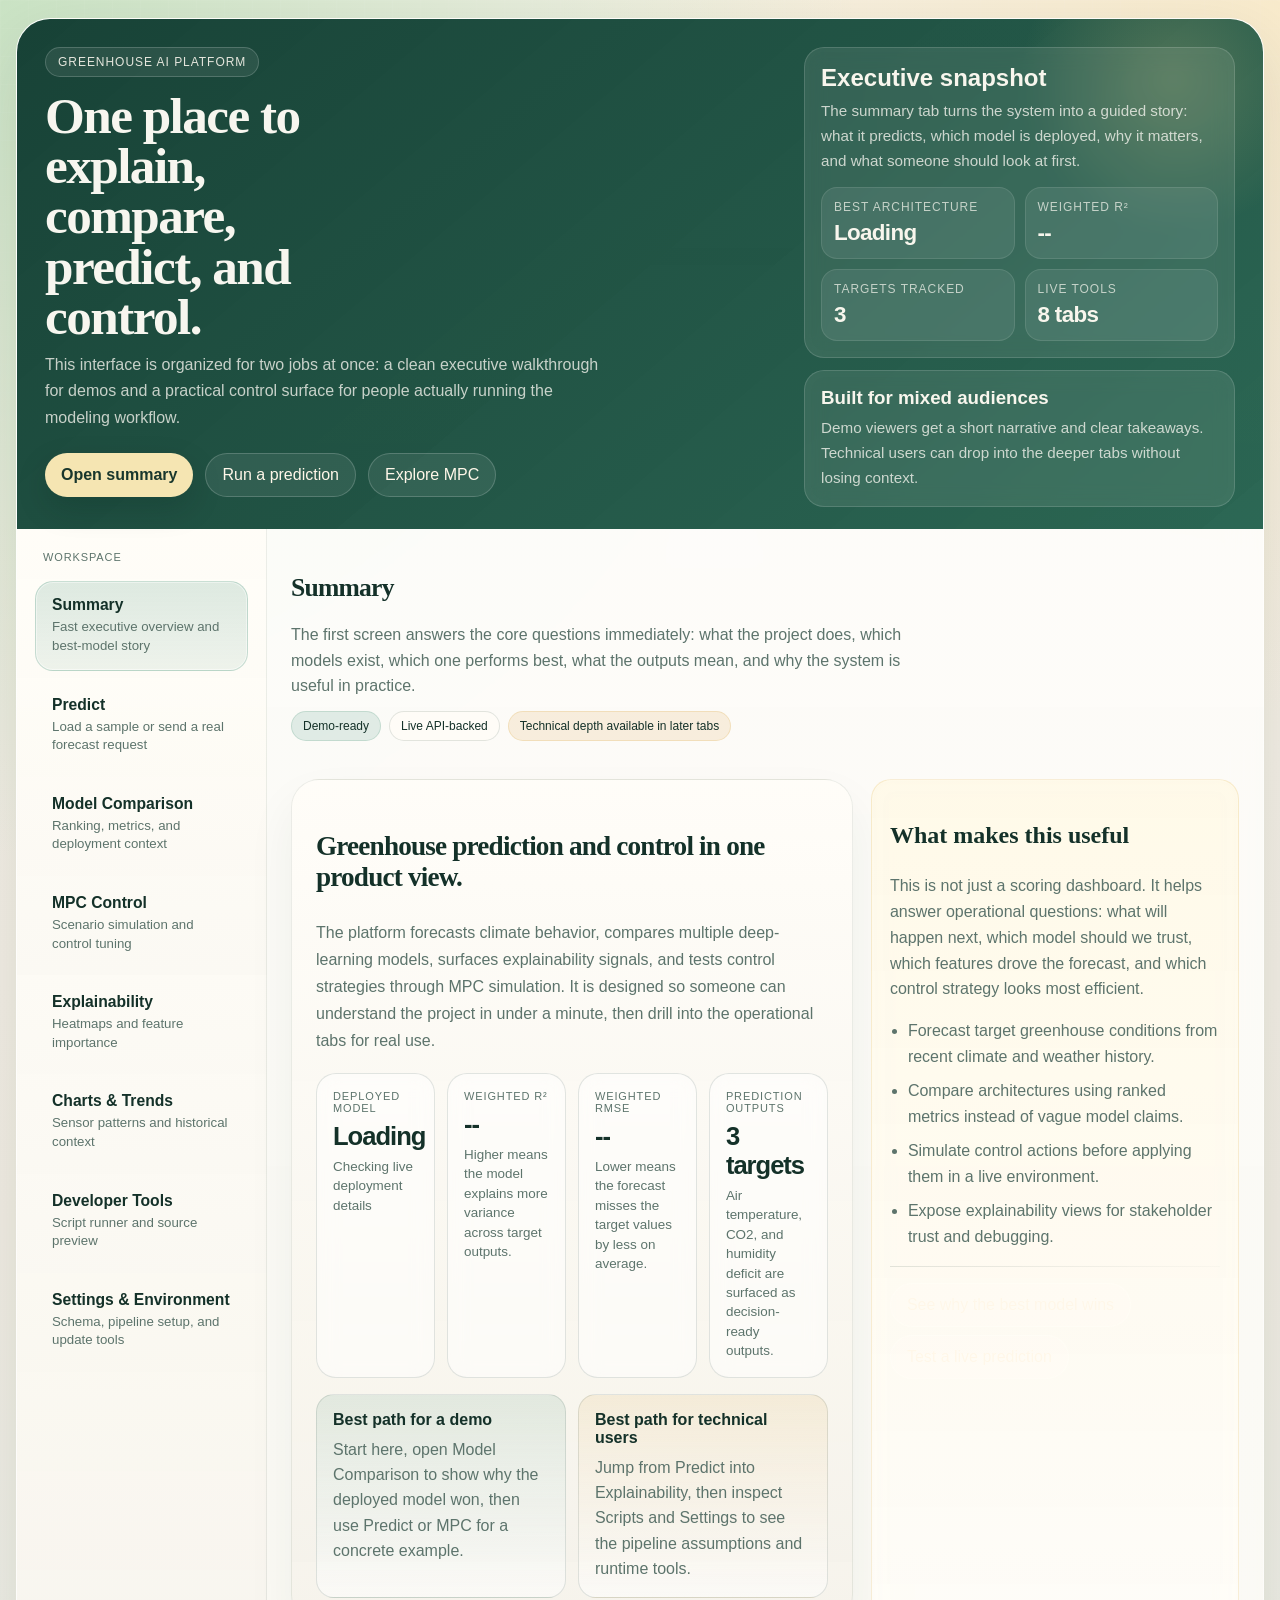
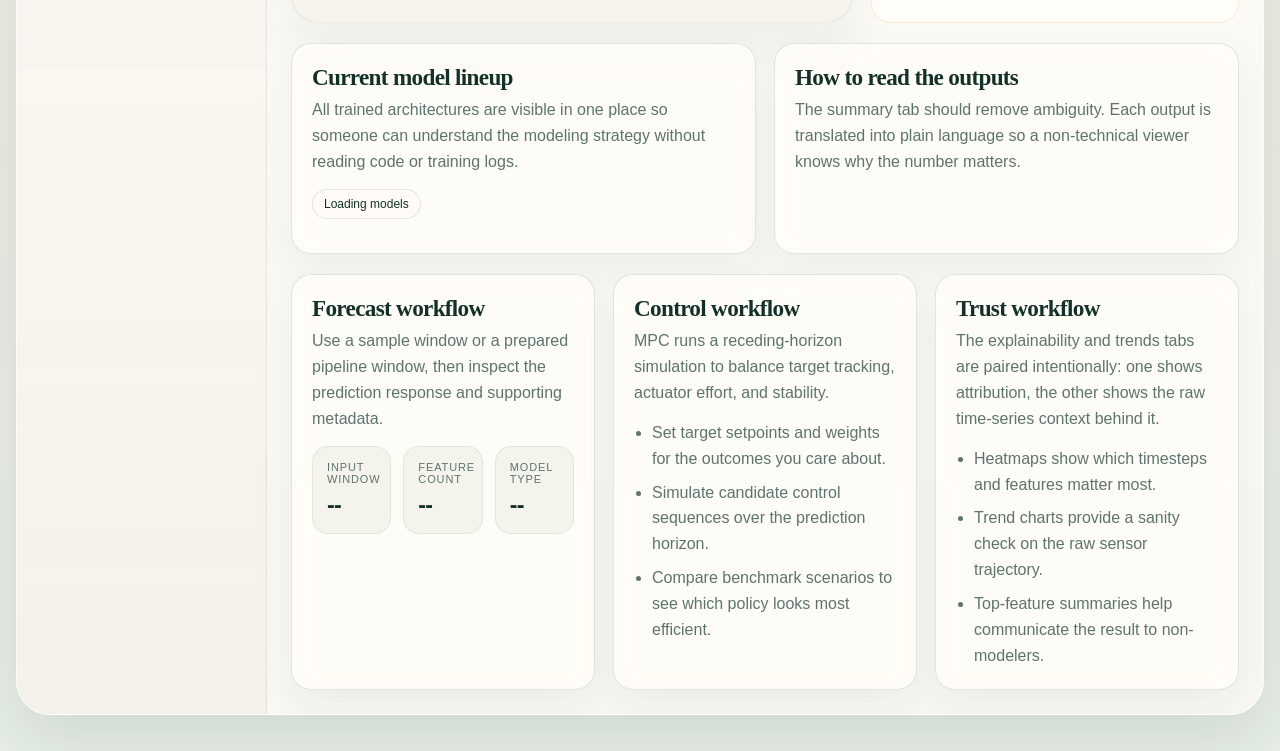
==== commit 1d38e18d: "Remove obsolete model and scaler files from checkpoint directory" ====
--- a/api/ui.html
+++ b/api/ui.html
@@ -3,1310 +3,3058 @@
 <head>
   <meta charset="UTF-8" />
   <meta name="viewport" content="width=device-width, initial-scale=1.0" />
-  <title>Greenhouse Predictor</title>
+  <title>Greenhouse Intelligence Console</title>
   <style>
     :root {
-      --bg: linear-gradient(135deg, #0f2027, #203a43, #2c5364);
-      --panel: #0f172a;
-      --accent: #38bdf8;
-      --muted: #94a3b8;
-      --text: #e2e8f0;
-      --error: #f87171;
-    }
-    * { box-sizing: border-box; }
+      --bg: #f4f1e8;
+      --bg-strong: #efe9dc;
+      --surface: rgba(255, 253, 247, 0.84);
+      --surface-strong: rgba(255, 252, 244, 0.94);
+      --surface-contrast: #17322a;
+      --surface-muted: rgba(23, 50, 42, 0.06);
+      --line: rgba(23, 50, 42, 0.12);
+      --line-strong: rgba(23, 50, 42, 0.2);
+      --text: #143129;
+      --muted: #5d746c;
+      --accent: #1f7a5d;
+      --accent-soft: rgba(31, 122, 93, 0.12);
+      --accent-strong: #0f5a43;
+      --gold: #d9a441;
+      --rose: #b66055;
+      --shadow: 0 24px 70px rgba(21, 39, 32, 0.12);
+      --radius-xl: 28px;
+      --radius-lg: 20px;
+      --radius-md: 16px;
+      --radius-sm: 12px;
+      --display-font: "Iowan Old Style", "Palatino Linotype", "Book Antiqua", "Baskerville", Georgia, serif;
+      --body-font: "Avenir Next", "Segoe UI", "Helvetica Neue", sans-serif;
+    }
+
+    * {
+      box-sizing: border-box;
+    }
+
+    html {
+      scroll-behavior: smooth;
+    }
+
     body {
       margin: 0;
-      font-family: "Segoe UI", system-ui, -apple-system, sans-serif;
-      background: var(--bg);
+      min-height: 100vh;
       color: var(--text);
-      min-height: 100vh;
-      display: flex;
-      justify-content: center;
-      padding: 10px;
-    }
-    .shell {
-      width: min(1200px, 100%);
-      background: rgba(15, 23, 42, 0.8);
-      border: 1px solid rgba(56, 189, 248, 0.2);
-      border-radius: 20px;
-      padding: 14px 16px 16px;
-      backdrop-filter: blur(10px);
-      box-shadow: 0 25px 60px rgba(0, 0, 0, 0.35);
-    }
-    header {
+      font-family: var(--body-font);
+      background:
+        radial-gradient(circle at top left, rgba(198, 226, 193, 0.9), transparent 32%),
+        radial-gradient(circle at top right, rgba(250, 232, 192, 0.7), transparent 28%),
+        linear-gradient(180deg, #f6f2e8 0%, #f1ede3 52%, #e7efe8 100%);
+    }
+
+    body::before {
+      content: "";
+      position: fixed;
+      inset: 0;
+      pointer-events: none;
+      background-image:
+        linear-gradient(rgba(255, 255, 255, 0.35) 1px, transparent 1px),
+        linear-gradient(90deg, rgba(255, 255, 255, 0.35) 1px, transparent 1px);
+      background-size: 28px 28px;
+      opacity: 0.28;
+      mask-image: linear-gradient(180deg, rgba(0, 0, 0, 0.5), transparent 90%);
+    }
+
+    button,
+    input,
+    select,
+    textarea {
+      font: inherit;
+    }
+
+    button {
+      cursor: pointer;
+    }
+
+    code {
+      font-family: "SFMono-Regular", "SF Mono", Consolas, "Liberation Mono", monospace;
+    }
+
+    .app-shell {
+      width: min(1480px, calc(100% - 32px));
+      margin: 18px auto 36px;
+      border: 1px solid rgba(255, 255, 255, 0.5);
+      border-radius: 34px;
+      background:
+        linear-gradient(180deg, rgba(255, 255, 255, 0.7), rgba(250, 248, 241, 0.72)),
+        rgba(255, 255, 255, 0.5);
+      box-shadow: var(--shadow);
+      backdrop-filter: blur(16px);
+      overflow: hidden;
+    }
+
+    .masthead {
+      display: grid;
+      grid-template-columns: minmax(0, 1.45fr) minmax(320px, 0.85fr);
+      gap: 24px;
+      padding: 28px 28px 22px;
+      background:
+        linear-gradient(140deg, rgba(14, 58, 46, 0.96), rgba(21, 87, 66, 0.9)),
+        linear-gradient(180deg, rgba(255, 255, 255, 0.08), rgba(255, 255, 255, 0));
+      color: #f7f6ef;
+      position: relative;
+      isolation: isolate;
+    }
+
+    .masthead::after {
+      content: "";
+      position: absolute;
+      right: -90px;
+      top: -120px;
+      width: 360px;
+      height: 360px;
+      border-radius: 50%;
+      background: radial-gradient(circle, rgba(255, 221, 143, 0.2), transparent 60%);
+      z-index: -1;
+    }
+
+    .eyebrow {
+      display: inline-flex;
+      align-items: center;
+      gap: 8px;
+      padding: 7px 12px;
+      border: 1px solid rgba(255, 255, 255, 0.18);
+      border-radius: 999px;
+      background: rgba(255, 255, 255, 0.08);
+      font-size: 12px;
+      letter-spacing: 0.08em;
+      text-transform: uppercase;
+      color: rgba(255, 250, 241, 0.88);
+    }
+
+    .masthead h1 {
+      margin: 14px 0 10px;
+      font-family: var(--display-font);
+      font-size: clamp(2.2rem, 4vw, 4rem);
+      line-height: 0.98;
+      letter-spacing: -0.03em;
+      max-width: 12ch;
+    }
+
+    .masthead p {
+      margin: 0;
+      max-width: 64ch;
+      color: rgba(247, 246, 239, 0.78);
+      line-height: 1.65;
+      font-size: 1rem;
+    }
+
+    .masthead-actions {
       display: flex;
       flex-wrap: wrap;
       gap: 12px;
+      margin-top: 22px;
+    }
+
+    .hero-button,
+    .ghost-button,
+    .action-button {
+      border: 0;
+      border-radius: 999px;
+      padding: 12px 16px;
+      min-height: 44px;
+      transition: transform 180ms ease, background 180ms ease, box-shadow 180ms ease;
+    }
+
+    .hero-button {
+      background: #f5e5b2;
+      color: #18362c;
+      font-weight: 700;
+      box-shadow: 0 12px 30px rgba(8, 29, 23, 0.18);
+    }
+
+    .ghost-button {
+      background: rgba(255, 255, 255, 0.08);
+      color: #fff7e9;
+      border: 1px solid rgba(255, 255, 255, 0.18);
+    }
+
+    .action-button {
+      background: var(--accent);
+      color: #f9f7f0;
+      font-weight: 700;
+    }
+
+    .hero-button:hover,
+    .ghost-button:hover,
+    .action-button:hover,
+    .tab-button:hover,
+    .chip-button:hover,
+    .table-toggle:hover {
+      transform: translateY(-1px);
+    }
+
+    .masthead-aside {
+      display: grid;
+      gap: 12px;
+      align-content: start;
+    }
+
+    .headline-card,
+    .glass-card,
+    .panel,
+    .metric-card,
+    .summary-callout {
+      border: 1px solid var(--line);
+      border-radius: var(--radius-lg);
+      background: var(--surface);
+      backdrop-filter: blur(10px);
+    }
+
+    .headline-card {
+      padding: 16px;
+      background: rgba(255, 252, 246, 0.1);
+      border-color: rgba(255, 255, 255, 0.14);
+      color: #f8f6ed;
+    }
+
+    .headline-card h2,
+    .headline-card h3,
+    .section-title,
+    .panel h2,
+    .panel h3 {
+      margin: 0;
+    }
+
+    .headline-card p {
+      margin-top: 6px;
+      color: rgba(247, 246, 239, 0.78);
+      font-size: 0.95rem;
+    }
+
+    .headline-metrics {
+      display: grid;
+      grid-template-columns: repeat(2, minmax(0, 1fr));
+      gap: 10px;
+      margin-top: 14px;
+    }
+
+    .headline-metric {
+      padding: 12px;
+      border-radius: 16px;
+      background: rgba(255, 255, 255, 0.08);
+      border: 1px solid rgba(255, 255, 255, 0.1);
+    }
+
+    .headline-metric span {
+      display: block;
+      font-size: 0.75rem;
+      text-transform: uppercase;
+      letter-spacing: 0.08em;
+      color: rgba(247, 246, 239, 0.72);
+    }
+
+    .headline-metric strong {
+      display: block;
+      margin-top: 6px;
+      font-size: 1.4rem;
+      letter-spacing: -0.03em;
+    }
+
+    .shell-body {
+      display: grid;
+      grid-template-columns: 250px minmax(0, 1fr);
+      gap: 0;
+      min-height: 860px;
+    }
+
+    .tab-rail {
+      padding: 22px 18px 26px;
+      background:
+        linear-gradient(180deg, rgba(255, 253, 247, 0.92), rgba(243, 240, 232, 0.85));
+      border-right: 1px solid rgba(20, 49, 41, 0.08);
+    }
+
+    .tab-rail-inner {
+      position: sticky;
+      top: 14px;
+      display: grid;
+      gap: 10px;
+    }
+
+    .rail-label {
+      margin: 0 0 8px;
+      padding: 0 8px;
+      font-size: 11px;
+      text-transform: uppercase;
+      letter-spacing: 0.08em;
+      color: var(--muted);
+    }
+
+    .tab-button {
+      display: grid;
+      gap: 4px;
+      width: 100%;
+      text-align: left;
+      padding: 14px 14px 14px 16px;
+      border-radius: 18px;
+      border: 1px solid transparent;
+      background: transparent;
+      color: var(--text);
+      transition: background 180ms ease, border-color 180ms ease, transform 180ms ease;
+    }
+
+    .tab-button strong {
+      font-size: 0.98rem;
+      font-weight: 700;
+    }
+
+    .tab-button span {
+      color: var(--muted);
+      font-size: 0.83rem;
+      line-height: 1.4;
+    }
+
+    .tab-button.active {
+      background: linear-gradient(180deg, rgba(31, 122, 93, 0.15), rgba(31, 122, 93, 0.07));
+      border-color: rgba(31, 122, 93, 0.18);
+      box-shadow: inset 0 0 0 1px rgba(255, 255, 255, 0.45);
+    }
+
+    .mobile-tabs {
+      display: none;
+      gap: 10px;
+      padding: 14px 18px 0;
+      overflow-x: auto;
+      scrollbar-width: none;
+    }
+
+    .mobile-tabs::-webkit-scrollbar {
+      display: none;
+    }
+
+    .mobile-tab-pill {
+      white-space: nowrap;
+      padding: 10px 14px;
+      border: 1px solid var(--line);
+      border-radius: 999px;
+      background: rgba(255, 253, 247, 0.78);
+      color: var(--text);
+    }
+
+    .mobile-tab-pill.active {
+      background: var(--surface-contrast);
+      border-color: var(--surface-contrast);
+      color: #f8f6ed;
+    }
+
+    .content-area {
+      padding: 24px;
+      display: grid;
+      gap: 20px;
+    }
+
+    .tab-panel {
+      display: none;
+      gap: 20px;
+      animation: panelFade 220ms ease;
+    }
+
+    .tab-panel.active {
+      display: grid;
+    }
+
+    @keyframes panelFade {
+      from {
+        opacity: 0;
+        transform: translateY(4px);
+      }
+      to {
+        opacity: 1;
+        transform: translateY(0);
+      }
+    }
+
+    .panel {
+      padding: 20px;
+      box-shadow: 0 18px 42px rgba(20, 49, 41, 0.05);
+    }
+
+    .section-heading {
+      display: flex;
+      flex-wrap: wrap;
+      justify-content: space-between;
+      gap: 12px;
+      margin-bottom: 18px;
+      align-items: flex-start;
+    }
+
+    .section-heading h2 {
+      font-family: var(--display-font);
+      font-size: clamp(1.6rem, 2vw, 2.2rem);
+      line-height: 1.02;
+      letter-spacing: -0.03em;
+    }
+
+    .section-heading p {
+      margin: 6px 0 0;
+      color: var(--muted);
+      max-width: 70ch;
+      line-height: 1.6;
+    }
+
+    .section-badges,
+    .chip-row,
+    .quick-links {
+      display: flex;
+      flex-wrap: wrap;
+      gap: 8px;
+    }
+
+    .badge,
+    .chip,
+    .status-pill {
+      display: inline-flex;
+      align-items: center;
+      gap: 8px;
+      padding: 7px 11px;
+      border-radius: 999px;
+      font-size: 12px;
+      border: 1px solid var(--line);
+      background: rgba(255, 253, 247, 0.72);
+      color: var(--text);
+    }
+
+    .badge.highlight,
+    .chip.highlight {
+      background: rgba(31, 122, 93, 0.12);
+      border-color: rgba(31, 122, 93, 0.16);
+    }
+
+    .badge.warn {
+      background: rgba(217, 164, 65, 0.15);
+      border-color: rgba(217, 164, 65, 0.22);
+    }
+
+    .summary-grid,
+    .three-up,
+    .two-up,
+    .predict-layout,
+    .chart-grid,
+    .dev-grid,
+    .settings-grid {
+      display: grid;
+      gap: 18px;
+    }
+
+    .summary-grid {
+      grid-template-columns: 1.45fr 0.95fr;
+    }
+
+    .three-up {
+      grid-template-columns: repeat(3, minmax(0, 1fr));
+    }
+
+    .two-up,
+    .predict-layout,
+    .chart-grid,
+    .dev-grid,
+    .settings-grid {
+      grid-template-columns: repeat(2, minmax(0, 1fr));
+    }
+
+    .executive-card {
+      padding: 24px;
+      border-radius: var(--radius-xl);
+      background:
+        linear-gradient(180deg, rgba(255, 253, 248, 0.95), rgba(245, 242, 234, 0.92));
+      border: 1px solid rgba(20, 49, 41, 0.08);
+      box-shadow: 0 24px 50px rgba(20, 49, 41, 0.06);
+    }
+
+    .executive-card h3 {
+      font-family: var(--display-font);
+      font-size: clamp(1.7rem, 2vw, 2.4rem);
+      letter-spacing: -0.03em;
+    }
+
+    .executive-card p {
+      margin: 10px 0 0;
+      line-height: 1.68;
+      color: var(--muted);
+    }
+
+    .executive-grid {
+      display: grid;
+      grid-template-columns: repeat(4, minmax(0, 1fr));
+      gap: 12px;
+      margin-top: 18px;
+    }
+
+    .metric-card {
+      padding: 16px;
+      background: rgba(255, 255, 255, 0.52);
+    }
+
+    .metric-card .label {
+      display: block;
+      font-size: 11px;
+      text-transform: uppercase;
+      letter-spacing: 0.08em;
+      color: var(--muted);
+    }
+
+    .metric-card .value {
+      display: block;
+      margin-top: 8px;
+      font-size: clamp(1.25rem, 2vw, 2rem);
+      font-weight: 800;
+      letter-spacing: -0.04em;
+    }
+
+    .metric-card .meta {
+      display: block;
+      margin-top: 6px;
+      font-size: 0.84rem;
+      color: var(--muted);
+      line-height: 1.45;
+    }
+
+    .summary-callout {
+      padding: 18px;
+      background:
+        linear-gradient(180deg, rgba(255, 249, 231, 0.9), rgba(255, 253, 248, 0.86));
+      border-color: rgba(217, 164, 65, 0.18);
+    }
+
+    .summary-callout h3 {
+      font-family: var(--display-font);
+      font-size: 1.5rem;
+    }
+
+    .summary-callout p,
+    .summary-callout li,
+    .body-copy,
+    .panel p,
+    .detail-list li {
+      color: var(--muted);
+      line-height: 1.62;
+    }
+
+    .list,
+    .detail-list {
+      margin: 12px 0 0;
+      padding-left: 18px;
+    }
+
+    .list li + li,
+    .detail-list li + li {
+      margin-top: 8px;
+    }
+
+    .subtle-divider {
+      height: 1px;
+      margin: 16px 0;
+      background: linear-gradient(90deg, rgba(20, 49, 41, 0.12), rgba(20, 49, 41, 0.02));
+    }
+
+    .panel-header {
+      display: flex;
       align-items: center;
       justify-content: space-between;
-      margin-bottom: 16px;
-    }
-    h1 { margin: 0; font-size: 24px; letter-spacing: 0.5px; }
-    .pill {
-      padding: 6px 10px;
-      border-radius: 999px;
-      background: rgba(56, 189, 248, 0.15);
-      border: 1px solid rgba(56, 189, 248, 0.3);
-      color: var(--text);
+      gap: 14px;
+      margin-bottom: 14px;
+      flex-wrap: wrap;
+    }
+
+    .panel-header h3 {
+      font-family: var(--display-font);
+      font-size: 1.45rem;
+      letter-spacing: -0.03em;
+    }
+
+    .panel-header p {
+      margin: 6px 0 0;
+      max-width: 62ch;
+    }
+
+    .stat-row {
+      display: grid;
+      grid-template-columns: repeat(3, minmax(0, 1fr));
+      gap: 12px;
+    }
+
+    .stat-box {
+      padding: 14px;
+      border-radius: 16px;
+      background: rgba(23, 50, 42, 0.04);
+      border: 1px solid rgba(23, 50, 42, 0.08);
+    }
+
+    .stat-box span {
+      display: block;
+      font-size: 11px;
+      text-transform: uppercase;
+      letter-spacing: 0.08em;
+      color: var(--muted);
+    }
+
+    .stat-box strong {
+      display: block;
+      margin-top: 7px;
+      font-size: 1.45rem;
+      letter-spacing: -0.03em;
+    }
+
+    .callout-band {
+      display: grid;
+      grid-template-columns: repeat(2, minmax(0, 1fr));
+      gap: 12px;
+      margin-top: 16px;
+    }
+
+    .lane {
+      padding: 16px;
+      border-radius: 18px;
+      border: 1px solid var(--line);
+      background: rgba(255, 255, 255, 0.5);
+    }
+
+    .lane.demo {
+      background: linear-gradient(180deg, rgba(31, 122, 93, 0.1), rgba(255, 255, 255, 0.56));
+    }
+
+    .lane.tech {
+      background: linear-gradient(180deg, rgba(217, 164, 65, 0.12), rgba(255, 255, 255, 0.56));
+    }
+
+    .lane h4 {
+      margin: 0;
+      font-size: 1rem;
+    }
+
+    .lane p {
+      margin: 8px 0 0;
+      color: var(--muted);
+      line-height: 1.58;
+    }
+
+    .input-grid {
+      display: grid;
+      grid-template-columns: repeat(2, minmax(0, 1fr));
+      gap: 14px;
+    }
+
+    .field,
+    .stack {
+      display: grid;
+      gap: 7px;
+    }
+
+    .field label,
+    .stack label,
+    .mini-label {
       font-size: 12px;
-    }
-    .grid {
-      display: grid;
-      grid-template-columns: repeat(auto-fit, minmax(280px, 1fr));
-      gap: 10px;
-      margin-top: 8px;
-    }
-    .card {
-      background: rgba(15, 23, 42, 0.9);
-      border: 1px solid rgba(148, 163, 184, 0.2);
-      border-radius: 14px;
-      padding: 10px;
-      min-height: 100%;
-    }
-    h3 { margin: 0 0 8px; font-size: 16px; }
-    p { margin: 0 0 10px; color: var(--muted); line-height: 1.4; }
+      font-weight: 700;
+      text-transform: uppercase;
+      letter-spacing: 0.07em;
+      color: var(--muted);
+    }
+
+    input[type="text"],
+    input[type="number"],
+    select,
     textarea {
       width: 100%;
-      min-height: 150px;
-      background: #0b1222;
-      color: #e2e8f0;
-      border: 1px solid rgba(148, 163, 184, 0.3);
-      border-radius: 10px;
-      padding: 12px;
-      font-family: "SFMono-Regular", Consolas, "Liberation Mono", monospace;
+      padding: 12px 14px;
+      border-radius: 14px;
+      border: 1px solid rgba(20, 49, 41, 0.12);
+      background: rgba(255, 255, 255, 0.88);
+      color: var(--text);
+      outline: none;
+      transition: border-color 160ms ease, box-shadow 160ms ease;
+    }
+
+    textarea {
+      min-height: 170px;
+      resize: vertical;
+      font-family: "SFMono-Regular", "SF Mono", Consolas, "Liberation Mono", monospace;
       font-size: 13px;
-      resize: vertical;
-    }
-    .actions {
+      line-height: 1.5;
+    }
+
+    textarea.compact {
+      min-height: 110px;
+    }
+
+    input:focus,
+    select:focus,
+    textarea:focus {
+      border-color: rgba(31, 122, 93, 0.5);
+      box-shadow: 0 0 0 4px rgba(31, 122, 93, 0.08);
+    }
+
+    .toggle-group {
+      display: inline-flex;
+      padding: 5px;
+      border-radius: 999px;
+      border: 1px solid var(--line);
+      background: rgba(255, 255, 255, 0.65);
+      gap: 4px;
+    }
+
+    .chip-button,
+    .table-toggle {
+      border: 0;
+      border-radius: 999px;
+      padding: 10px 13px;
+      background: transparent;
+      color: var(--muted);
+      font-weight: 700;
+    }
+
+    .chip-button.active,
+    .table-toggle.active {
+      background: var(--surface-contrast);
+      color: #faf7ef;
+    }
+
+    .action-row {
       display: flex;
       flex-wrap: wrap;
       gap: 10px;
-      margin-top: 10px;
-    }
-    button {
-      border: none;
-      border-radius: 10px;
-      padding: 10px 14px;
-      font-weight: 600;
+      margin-top: 14px;
+    }
+
+    .action-row .ghost-button,
+    .action-row .hero-button {
+      color: var(--text);
+      border-color: var(--line);
+      background: rgba(255, 255, 255, 0.75);
+      box-shadow: none;
+    }
+
+    .action-row .action-button {
+      box-shadow: 0 12px 24px rgba(31, 122, 93, 0.18);
+    }
+
+    .info-note {
+      margin-top: 12px;
+      padding: 12px 14px;
+      border-radius: 14px;
+      background: rgba(31, 122, 93, 0.08);
+      border: 1px solid rgba(31, 122, 93, 0.12);
+      color: var(--muted);
+      line-height: 1.55;
+    }
+
+    .advanced {
+      margin-top: 14px;
+      border: 1px solid var(--line);
+      border-radius: 16px;
+      background: rgba(255, 255, 255, 0.48);
+      overflow: hidden;
+    }
+
+    .advanced summary {
+      list-style: none;
+      padding: 14px 16px;
+      font-weight: 700;
+      color: var(--text);
       cursor: pointer;
-      color: #0b1222;
-      background: var(--accent);
-      transition: transform 120ms ease, box-shadow 120ms ease;
-    }
-    button.secondary {
-      background: rgba(148, 163, 184, 0.2);
-      color: var(--text);
-      border: 1px solid rgba(148, 163, 184, 0.3);
-    }
-    button:hover { transform: translateY(-1px); box-shadow: 0 6px 20px rgba(56, 189, 248, 0.35); }
-    pre {
-      background: #0b1222;
-      border: 1px solid rgba(148, 163, 184, 0.3);
-      border-radius: 10px;
-      padding: 12px;
+      display: flex;
+      justify-content: space-between;
+      align-items: center;
+    }
+
+    .advanced summary::-webkit-details-marker {
+      display: none;
+    }
+
+    .advanced .advanced-body {
+      padding: 0 16px 16px;
+      display: grid;
+      gap: 12px;
+    }
+
+    .output-surface,
+    .chart-surface,
+    .code-surface {
+      padding: 16px;
+      border-radius: 18px;
+      background: #faf9f4;
+      border: 1px solid rgba(20, 49, 41, 0.08);
+    }
+
+    .code-surface pre,
+    .response-box,
+    .terminal-box {
       margin: 0;
-      color: #cbd5e1;
       white-space: pre-wrap;
       word-break: break-word;
-      font-size: 13px;
-      min-height: 90px;
-    }
-    ul { padding-left: 16px; margin: 0; color: var(--muted); }
-    .status { font-size: 13px; color: var(--muted); margin-top: 8px; }
-    .status.error { color: var(--error); }
-    select, input[type="text"], input[type="number"] {
+      font-family: "SFMono-Regular", "SF Mono", Consolas, "Liberation Mono", monospace;
+      font-size: 12.8px;
+      line-height: 1.55;
+      color: #1a352d;
+    }
+
+    .response-box,
+    .terminal-box {
+      min-height: 110px;
+      max-height: 460px;
+      overflow: auto;
+      padding: 16px;
+      border-radius: 16px;
+      background: #fbfbf8;
+      border: 1px solid rgba(20, 49, 41, 0.08);
+    }
+
+    .response-box.error,
+    .status-line.error {
+      color: #8b3129;
+    }
+
+    .status-line {
+      font-size: 0.92rem;
+      color: var(--muted);
+      min-height: 24px;
+      margin-top: 10px;
+    }
+
+    .metrics-grid {
+      display: grid;
+      grid-template-columns: repeat(3, minmax(0, 1fr));
+      gap: 12px;
+      margin-top: 16px;
+    }
+
+    .prediction-grid {
+      display: grid;
+      grid-template-columns: repeat(3, minmax(0, 1fr));
+      gap: 12px;
+      margin-top: 16px;
+    }
+
+    .prediction-card {
+      padding: 16px;
+      border-radius: 18px;
+      background: linear-gradient(180deg, rgba(31, 122, 93, 0.08), rgba(255, 255, 255, 0.7));
+      border: 1px solid rgba(31, 122, 93, 0.14);
+    }
+
+    .prediction-card span,
+    .prediction-card small {
+      display: block;
+    }
+
+    .prediction-card span {
+      font-size: 12px;
+      text-transform: uppercase;
+      letter-spacing: 0.08em;
+      color: var(--muted);
+    }
+
+    .prediction-card strong {
+      display: block;
+      margin-top: 8px;
+      font-size: 2rem;
+      letter-spacing: -0.05em;
+    }
+
+    .prediction-card small {
+      margin-top: 8px;
+      color: var(--muted);
+      line-height: 1.5;
+    }
+
+    .table-wrap {
+      overflow: auto;
+      border-radius: 18px;
+      border: 1px solid rgba(20, 49, 41, 0.08);
+    }
+
+    table {
       width: 100%;
-      background: #0b1222;
-      color: #e2e8f0;
-      border: 1px solid rgba(148, 163, 184, 0.3);
-      border-radius: 10px;
-      padding: 10px 12px;
-      font-size: 13px;
-    }
-    .small-textarea {
-      min-height: 120px;
-    }
-    .field {
-      margin-bottom: 10px;
-    }
-    .field label {
+      border-collapse: collapse;
+      min-width: 640px;
+      background: rgba(255, 255, 255, 0.6);
+    }
+
+    th,
+    td {
+      text-align: left;
+      padding: 13px 14px;
+      border-bottom: 1px solid rgba(20, 49, 41, 0.08);
+      vertical-align: top;
+    }
+
+    th {
+      font-size: 12px;
+      text-transform: uppercase;
+      letter-spacing: 0.07em;
+      color: var(--muted);
+      background: rgba(243, 240, 232, 0.84);
+      position: sticky;
+      top: 0;
+    }
+
+    tr:last-child td {
+      border-bottom: 0;
+    }
+
+    .rank-pill {
+      display: inline-flex;
+      align-items: center;
+      justify-content: center;
+      width: 28px;
+      height: 28px;
+      border-radius: 999px;
+      background: rgba(31, 122, 93, 0.12);
+      color: var(--accent-strong);
+      font-weight: 800;
+    }
+
+    .bar-chart {
+      display: grid;
+      gap: 12px;
+      margin-top: 10px;
+    }
+
+    .bar-row {
+      display: grid;
+      grid-template-columns: 180px minmax(0, 1fr) 80px;
+      gap: 12px;
+      align-items: center;
+    }
+
+    .bar-track {
+      width: 100%;
+      height: 14px;
+      border-radius: 999px;
+      background: rgba(20, 49, 41, 0.08);
+      overflow: hidden;
+    }
+
+    .bar-fill {
+      height: 100%;
+      border-radius: inherit;
+      background: linear-gradient(90deg, #1f7a5d, #d9a441);
+    }
+
+    .mini-cards {
+      display: grid;
+      grid-template-columns: repeat(3, minmax(0, 1fr));
+      gap: 12px;
+      margin-top: 14px;
+    }
+
+    .mini-card {
+      padding: 14px;
+      border-radius: 16px;
+      background: rgba(255, 255, 255, 0.6);
+      border: 1px solid rgba(20, 49, 41, 0.08);
+    }
+
+    .mini-card .title {
+      font-size: 11px;
+      text-transform: uppercase;
+      letter-spacing: 0.08em;
+      color: var(--muted);
+    }
+
+    .mini-card strong {
       display: block;
-      color: var(--muted);
-      font-size: 12px;
-      margin-bottom: 6px;
-    }
-    .inline {
-      display: flex;
-      gap: 8px;
-      align-items: center;
-      margin-bottom: 10px;
-    }
-    .inline input[type="checkbox"] {
-      width: auto;
-      accent-color: var(--accent);
-    }
-    .pipeline-box {
-      border: 1px solid rgba(148, 163, 184, 0.25);
-      border-radius: 10px;
-      padding: 10px;
-      margin-top: 10px;
-      background: rgba(11, 18, 34, 0.35);
-    }
-    .mini-grid {
-      display: grid;
-      grid-template-columns: repeat(auto-fit, minmax(150px, 1fr));
-      gap: 10px;
-    }
-    .metric {
-      background: rgba(11, 18, 34, 0.55);
-      border: 1px solid rgba(148, 163, 184, 0.25);
-      border-radius: 10px;
-      padding: 8px 10px;
-    }
-    .metric .label {
-      color: var(--muted);
-      font-size: 11px;
-    }
-    .metric .value {
-      font-size: 16px;
-      font-weight: 700;
-      margin-top: 2px;
-    }
+      margin-top: 8px;
+      font-size: 1.4rem;
+      letter-spacing: -0.03em;
+    }
+
     canvas {
+      display: block;
       width: 100%;
-      border: 1px solid rgba(148, 163, 184, 0.3);
-      border-radius: 10px;
-      background: #0b1222;
-      display: block;
-    }
-    .tabs {
+      height: auto;
+      border-radius: 18px;
+      background: linear-gradient(180deg, rgba(255, 255, 255, 0.82), rgba(244, 241, 232, 0.95));
+      border: 1px solid rgba(20, 49, 41, 0.08);
+    }
+
+    .legend {
       display: flex;
       flex-wrap: wrap;
+      gap: 12px;
+      margin-top: 12px;
+    }
+
+    .legend-item {
+      display: inline-flex;
+      align-items: center;
       gap: 8px;
-      margin-bottom: 8px;
-    }
-    .tab-btn {
-      background: rgba(148, 163, 184, 0.2);
-      color: var(--text);
-      border: 1px solid rgba(148, 163, 184, 0.35);
+      color: var(--muted);
+      font-size: 0.9rem;
+    }
+
+    .legend-swatch {
+      width: 12px;
+      height: 12px;
       border-radius: 999px;
-      padding: 7px 12px;
-      font-size: 12px;
-      cursor: pointer;
-    }
-    .tab-btn.active {
-      background: var(--accent);
-      color: #0b1222;
-      border-color: transparent;
-      font-weight: 700;
-    }
-    .tab-panel { display: none; }
-    .tab-panel.active { display: block; }
-    @media (max-width: 640px) {
-      body { padding: 14px; }
-      h1 { font-size: 20px; }
-      textarea { min-height: 120px; }
+    }
+
+    .feature-tags {
+      display: flex;
+      flex-wrap: wrap;
+      gap: 10px;
+      margin-top: 14px;
+    }
+
+    .feature-tag {
+      padding: 12px 14px;
+      border-radius: 16px;
+      background: rgba(255, 255, 255, 0.64);
+      border: 1px solid rgba(20, 49, 41, 0.08);
+      min-width: 150px;
+    }
+
+    .feature-tag span {
+      display: block;
+      font-size: 11px;
+      text-transform: uppercase;
+      letter-spacing: 0.07em;
+      color: var(--muted);
+    }
+
+    .feature-tag strong {
+      display: block;
+      margin-top: 6px;
+      font-size: 1.05rem;
+    }
+
+    .split-note {
+      margin-top: 12px;
+      font-size: 0.9rem;
+      color: var(--muted);
+    }
+
+    .dual-column {
+      display: grid;
+      grid-template-columns: 1.05fr 0.95fr;
+      gap: 18px;
+    }
+
+    .inline-metrics {
+      display: flex;
+      flex-wrap: wrap;
+      gap: 10px;
+      margin-top: 12px;
+    }
+
+    .inline-metric {
+      padding: 10px 12px;
+      border-radius: 14px;
+      background: rgba(31, 122, 93, 0.08);
+      border: 1px solid rgba(31, 122, 93, 0.12);
+      min-width: 120px;
+    }
+
+    .inline-metric span {
+      display: block;
+      font-size: 11px;
+      text-transform: uppercase;
+      letter-spacing: 0.08em;
+      color: var(--muted);
+    }
+
+    .inline-metric strong {
+      display: block;
+      margin-top: 6px;
+      font-size: 1.2rem;
+      letter-spacing: -0.03em;
+    }
+
+    .script-layout {
+      display: grid;
+      grid-template-columns: 360px minmax(0, 1fr);
+      gap: 18px;
+    }
+
+    .mono {
+      font-family: "SFMono-Regular", "SF Mono", Consolas, "Liberation Mono", monospace;
+    }
+
+    .small {
+      font-size: 0.88rem;
+      color: var(--muted);
+    }
+
+    .hidden {
+      display: none !important;
+    }
+
+    @media (max-width: 1240px) {
+      .summary-grid,
+      .dual-column,
+      .script-layout {
+        grid-template-columns: 1fr;
+      }
+
+      .executive-grid {
+        grid-template-columns: repeat(2, minmax(0, 1fr));
+      }
+    }
+
+    @media (max-width: 1080px) {
+      .masthead,
+      .shell-body {
+        grid-template-columns: 1fr;
+      }
+
+      .tab-rail {
+        display: none;
+      }
+
+      .mobile-tabs {
+        display: flex;
+      }
+
+      .content-area {
+        padding-top: 16px;
+      }
+    }
+
+    @media (max-width: 860px) {
+      .three-up,
+      .two-up,
+      .predict-layout,
+      .chart-grid,
+      .dev-grid,
+      .settings-grid,
+      .input-grid,
+      .callout-band,
+      .metrics-grid,
+      .prediction-grid,
+      .mini-cards,
+      .stat-row {
+        grid-template-columns: 1fr;
+      }
+
+      .headline-metrics,
+      .executive-grid {
+        grid-template-columns: 1fr 1fr;
+      }
+
+      .bar-row {
+        grid-template-columns: 1fr;
+      }
+    }
+
+    @media (max-width: 620px) {
+      .app-shell {
+        width: min(100%, calc(100% - 14px));
+        margin: 7px auto 18px;
+        border-radius: 24px;
+      }
+
+      .masthead,
+      .content-area {
+        padding: 18px;
+      }
+
+      .mobile-tabs {
+        padding: 12px 14px 0;
+      }
+
+      .headline-metrics,
+      .executive-grid {
+        grid-template-columns: 1fr;
+      }
+
+      .masthead h1 {
+        max-width: 10ch;
+      }
     }
   </style>
 </head>
 <body>
-  <div class="shell">
-    <header>
+  <div class="app-shell">
+    <header class="masthead">
       <div>
-        <div class="pill">Greenhouse Predictor</div>
-        <h1>Test the /predict API with a JSON payload</h1>
-      </div>
-      <div class="pill" id="modelShapePill">Expects 20 × 21 numbers</div>
-    </header>
-
-    <div class="tabs">
-      <button class="tab-btn active" data-tab-target="predictTab">Predict</button>
-      <button class="tab-btn" data-tab-target="mpcTab">MPC Control</button>
-      <button class="tab-btn" data-tab-target="explainTab">Explainability</button>
-      <button class="tab-btn" data-tab-target="codeTab">Code Runner</button>
-    </div>
-
-    <div id="predictTab" class="tab-panel active">
-    <div class="grid">
-      <div class="card">
-        <h3>1) Paste or load JSON</h3>
-        <p id="payloadHelp">Body must be <code>{"data": [[...21 floats...], ...20 rows...]}</code>. Use the sample to start.</p>
-        <div class="inline">
-          <input id="usePipelinePredict" type="checkbox" />
-          <label for="usePipelinePredict">Use automated data pipeline for prediction</label>
-        </div>
-        <div id="predictPipelinePanel" class="pipeline-box" style="display:none;">
-          <div class="field">
-            <label for="predictMergeStrategy">Merge strategy</label>
-            <select id="predictMergeStrategy">
-              <option value="inner">inner</option>
-              <option value="left">left</option>
-              <option value="right">right</option>
-              <option value="outer">outer</option>
-            </select>
-          </div>
-          <div class="field">
-            <label for="predictFillMethod">Fill method</label>
-            <select id="predictFillMethod">
-              <option value="interpolate">interpolate</option>
-              <option value="ffill">ffill</option>
-              <option value="bfill">bfill</option>
-              <option value="zero">zero</option>
-            </select>
-          </div>
-          <div class="field">
-            <label for="predictScalingMode">Scaling mode</label>
-            <select id="predictScalingMode">
-              <option value="trained">trained</option>
-              <option value="dynamic">dynamic</option>
-            </select>
-          </div>
-          <div class="field">
-            <label for="predictGreenhouseRows">Greenhouse rows JSON (optional)</label>
-            <textarea id="predictGreenhouseRows" class="small-textarea" spellcheck="false">[]</textarea>
-          </div>
-          <div class="field">
-            <label for="predictWeatherRows">Weather rows JSON (optional)</label>
-            <textarea id="predictWeatherRows" class="small-textarea" spellcheck="false">[]</textarea>
-          </div>
-          <div class="field">
-            <label for="predictMergedRows">Merged rows JSON (optional)</label>
-            <textarea id="predictMergedRows" class="small-textarea" spellcheck="false">[]</textarea>
-          </div>
-        </div>
-        <textarea id="payload" spellcheck="false" aria-label="JSON payload"></textarea>
-        <div class="actions">
-          <button type="button" id="sampleBtn">Load sample</button>
-          <button type="button" class="secondary" id="pipelineFromSampleBtn">Build pipeline sample</button>
-          <button type="button" class="secondary" id="clearBtn">Clear</button>
+        <div class="eyebrow">Greenhouse AI Platform</div>
+        <h1>One place to explain, compare, predict, and control.</h1>
+        <p>
+          This interface is organized for two jobs at once: a clean executive walkthrough for demos and a practical control surface for people actually running the modeling workflow.
+        </p>
+        <div class="masthead-actions">
+          <button class="hero-button" type="button" data-jump-tab="summary">Open summary</button>
+          <button class="ghost-button" type="button" data-jump-tab="predict">Run a prediction</button>
+          <button class="ghost-button" type="button" data-jump-tab="mpc">Explore MPC</button>
         </div>
       </div>
 
-      <div class="card">
-        <h3>2) Send to API</h3>
-        <p>Calls <code>POST /predict</code> on this server and shows the prediction or any validation error.</p>
-        <div class="actions">
-          <button type="button" id="sendBtn">Send request</button>
+      <div class="masthead-aside">
+        <section class="headline-card">
+          <h2>Executive snapshot</h2>
+          <p>The summary tab turns the system into a guided story: what it predicts, which model is deployed, why it matters, and what someone should look at first.</p>
+          <div class="headline-metrics">
+            <div class="headline-metric">
+              <span>Best architecture</span>
+              <strong id="heroBestModel">Loading</strong>
+            </div>
+            <div class="headline-metric">
+              <span>Weighted R²</span>
+              <strong id="heroBestR2">--</strong>
+            </div>
+            <div class="headline-metric">
+              <span>Targets tracked</span>
+              <strong id="heroTargetCount">3</strong>
+            </div>
+            <div class="headline-metric">
+              <span>Live tools</span>
+              <strong>8 tabs</strong>
+            </div>
+          </div>
+        </section>
+
+        <section class="headline-card">
+          <h3>Built for mixed audiences</h3>
+          <p>Demo viewers get a short narrative and clear takeaways. Technical users can drop into the deeper tabs without losing context.</p>
+        </section>
+      </div>
+    </header>
+
+    <div class="mobile-tabs" id="mobileTabs"></div>
+
+    <div class="shell-body">
+      <aside class="tab-rail">
+        <div class="tab-rail-inner">
+          <p class="rail-label">Workspace</p>
+          <button class="tab-button active" type="button" role="tab" data-tab="summary">
+            <strong>Summary</strong>
+            <span>Fast executive overview and best-model story</span>
+          </button>
+          <button class="tab-button" type="button" role="tab" data-tab="predict">
+            <strong>Predict</strong>
+            <span>Load a sample or send a real forecast request</span>
+          </button>
+          <button class="tab-button" type="button" role="tab" data-tab="models">
+            <strong>Model Comparison</strong>
+            <span>Ranking, metrics, and deployment context</span>
+          </button>
+          <button class="tab-button" type="button" role="tab" data-tab="mpc">
+            <strong>MPC Control</strong>
+            <span>Scenario simulation and control tuning</span>
+          </button>
+          <button class="tab-button" type="button" role="tab" data-tab="explain">
+            <strong>Explainability</strong>
+            <span>Heatmaps and feature importance</span>
+          </button>
+          <button class="tab-button" type="button" role="tab" data-tab="trends">
+            <strong>Charts & Trends</strong>
+            <span>Sensor patterns and historical context</span>
+          </button>
+          <button class="tab-button" type="button" role="tab" data-tab="tools">
+            <strong>Developer Tools</strong>
+            <span>Script runner and source preview</span>
+          </button>
+          <button class="tab-button" type="button" role="tab" data-tab="settings">
+            <strong>Settings & Environment</strong>
+            <span>Schema, pipeline setup, and update tools</span>
+          </button>
         </div>
-        <div id="status" class="status">Idle</div>
-        <h3>Response</h3>
-        <pre id="response">Waiting for a request...</pre>
-      </div>
-    </div>
-
-    <div class="card" style="margin-top:16px;">
-      <h3>Feature order (per timestep, 21 values)</h3>
-      <ul>
-        <li>0 CO2air, 1 Cum_irr, 2 Tair, 3 Tot_PAR, 4 Ventwind, 5 AssimLight, 6 VentLee</li>
-        <li>7 HumDef, 8 co2_dos, 9 PipeGrow, 10 EnScr, 11 BlackScr, 12 Windsp, 13 Winddir</li>
-        <li>14 Tout, 15 Rhout, 16 AbsHumOut, 17 PARout, 18 Iglob, 19 Pyrgeo, 20 RadSum</li>
-      </ul>
-    </div>
-    </div>
-
-    <div id="mpcTab" class="tab-panel">
-    <div class="card" style="margin-top:8px;">
-      <h3>3) Model Predictive Control (MPC) Simulation</h3>
-      <p>Runs a receding-horizon feedback controller that adjusts greenhouse actuators and rolls the model forward.</p>
-      <div class="inline">
-        <input id="usePipelineMpc" type="checkbox" />
-        <label for="usePipelineMpc">Use automated data pipeline for MPC initial window</label>
-      </div>
-      <div id="mpcPipelinePanel" class="pipeline-box" style="display:none;">
-        <div class="field">
-          <label for="mpcMergeStrategy">Merge strategy</label>
-          <select id="mpcMergeStrategy">
-            <option value="inner">inner</option>
-            <option value="left">left</option>
-            <option value="right">right</option>
-            <option value="outer">outer</option>
-          </select>
-        </div>
-        <div class="field">
-          <label for="mpcFillMethod">Fill method</label>
-          <select id="mpcFillMethod">
-            <option value="interpolate">interpolate</option>
-            <option value="ffill">ffill</option>
-            <option value="bfill">bfill</option>
-            <option value="zero">zero</option>
-          </select>
-        </div>
-        <div class="field">
-          <label for="mpcScalingMode">Scaling mode</label>
-          <select id="mpcScalingMode">
-            <option value="trained">trained</option>
-            <option value="dynamic">dynamic</option>
-          </select>
-        </div>
-        <div class="field">
-          <label for="mpcGreenhouseRows">Greenhouse rows JSON (optional)</label>
-          <textarea id="mpcGreenhouseRows" class="small-textarea" spellcheck="false">[]</textarea>
-        </div>
-        <div class="field">
-          <label for="mpcWeatherRows">Weather rows JSON (optional)</label>
-          <textarea id="mpcWeatherRows" class="small-textarea" spellcheck="false">[]</textarea>
-        </div>
-        <div class="field">
-          <label for="mpcMergedRows">Merged rows JSON (optional)</label>
-          <textarea id="mpcMergedRows" class="small-textarea" spellcheck="false">[]</textarea>
-        </div>
-      </div>
-      <div class="grid">
-        <div>
-          <div class="field">
-            <label for="mpcSteps">Control steps</label>
-            <input id="mpcSteps" type="number" min="1" max="240" value="12" />
+      </aside>
+
+      <main class="content-area">
+        <section class="tab-panel active" data-panel="summary">
+          <div class="section-heading">
+            <div>
+              <h2>Summary</h2>
+              <p>The first screen answers the core questions immediately: what the project does, which models exist, which one performs best, what the outputs mean, and why the system is useful in practice.</p>
+            </div>
+            <div class="section-badges">
+              <span class="badge highlight">Demo-ready</span>
+              <span class="badge">Live API-backed</span>
+              <span class="badge warn">Technical depth available in later tabs</span>
+            </div>
           </div>
-          <div class="field">
-            <label for="mpcHorizon">Prediction horizon</label>
-            <input id="mpcHorizon" type="number" min="1" max="48" value="6" />
+
+          <div class="summary-grid">
+            <div class="executive-card">
+              <h3 id="summaryHeadline">Greenhouse prediction and control in one product view.</h3>
+              <p id="summaryNarrative">
+                The platform forecasts climate behavior, compares multiple deep-learning models, surfaces explainability signals, and tests control strategies through MPC simulation. It is designed so someone can understand the project in under a minute, then drill into the operational tabs for real use.
+              </p>
+
+              <div class="executive-grid">
+                <div class="metric-card">
+                  <span class="label">Deployed Model</span>
+                  <span class="value" id="summaryBestModel">Loading</span>
+                  <span class="meta" id="summaryBestModelMeta">Checking live deployment details</span>
+                </div>
+                <div class="metric-card">
+                  <span class="label">Weighted R²</span>
+                  <span class="value" id="summaryR2">--</span>
+                  <span class="meta">Higher means the model explains more variance across target outputs.</span>
+                </div>
+                <div class="metric-card">
+                  <span class="label">Weighted RMSE</span>
+                  <span class="value" id="summaryRmse">--</span>
+                  <span class="meta">Lower means the forecast misses the target values by less on average.</span>
+                </div>
+                <div class="metric-card">
+                  <span class="label">Prediction Outputs</span>
+                  <span class="value" id="summaryTargets">3 targets</span>
+                  <span class="meta">Air temperature, CO2, and humidity deficit are surfaced as decision-ready outputs.</span>
+                </div>
+              </div>
+
+              <div class="callout-band">
+                <div class="lane demo">
+                  <h4>Best path for a demo</h4>
+                  <p>Start here, open Model Comparison to show why the deployed model won, then use Predict or MPC for a concrete example.</p>
+                </div>
+                <div class="lane tech">
+                  <h4>Best path for technical users</h4>
+                  <p>Jump from Predict into Explainability, then inspect Scripts and Settings to see the pipeline assumptions and runtime tools.</p>
+                </div>
+              </div>
+            </div>
+
+            <div class="summary-callout">
+              <h3>What makes this useful</h3>
+              <p>This is not just a scoring dashboard. It helps answer operational questions: what will happen next, which model should we trust, which features drove the forecast, and which control strategy looks most efficient.</p>
+              <ul class="list" id="summaryUsefulnessList">
+                <li>Forecast target greenhouse conditions from recent climate and weather history.</li>
+                <li>Compare architectures using ranked metrics instead of vague model claims.</li>
+                <li>Simulate control actions before applying them in a live environment.</li>
+                <li>Expose explainability views for stakeholder trust and debugging.</li>
+              </ul>
+              <div class="subtle-divider"></div>
+              <div class="quick-links">
+                <button class="ghost-button" type="button" data-jump-tab="models">See why the best model wins</button>
+                <button class="ghost-button" type="button" data-jump-tab="predict">Test a live prediction</button>
+              </div>
+            </div>
           </div>
-          <div class="field">
-            <label for="mpcCandidates">Candidate action sequences</label>
-            <input id="mpcCandidates" type="number" min="1" max="4000" value="80" />
+
+          <div class="two-up">
+            <section class="panel">
+              <div class="panel-header">
+                <div>
+                  <h3>Current model lineup</h3>
+                  <p>All trained architectures are visible in one place so someone can understand the modeling strategy without reading code or training logs.</p>
+                </div>
+                <span class="status-pill" id="summaryModelCount">Loading models</span>
+              </div>
+              <div class="bar-chart" id="summaryModelBars"></div>
+            </section>
+
+            <section class="panel">
+              <div class="panel-header">
+                <div>
+                  <h3>How to read the outputs</h3>
+                  <p>The summary tab should remove ambiguity. Each output is translated into plain language so a non-technical viewer knows why the number matters.</p>
+                </div>
+              </div>
+              <div class="feature-tags" id="summaryOutputTags"></div>
+            </section>
           </div>
-          <div class="field">
-            <label for="mpcTargets">Target setpoints (JSON)</label>
-            <textarea id="mpcTargets" class="small-textarea" spellcheck="false"></textarea>
+
+          <div class="three-up">
+            <section class="panel">
+              <div class="panel-header">
+                <div>
+                  <h3>Forecast workflow</h3>
+                  <p>Use a sample window or a prepared pipeline window, then inspect the prediction response and supporting metadata.</p>
+                </div>
+              </div>
+              <div class="stat-row">
+                <div class="stat-box">
+                  <span>Input window</span>
+                  <strong id="summaryLookback">--</strong>
+                </div>
+                <div class="stat-box">
+                  <span>Feature count</span>
+                  <strong id="summaryFeatureCount">--</strong>
+                </div>
+                <div class="stat-box">
+                  <span>Model type</span>
+                  <strong id="summaryModelType">--</strong>
+                </div>
+              </div>
+            </section>
+
+            <section class="panel">
+              <div class="panel-header">
+                <div>
+                  <h3>Control workflow</h3>
+                  <p>MPC runs a receding-horizon simulation to balance target tracking, actuator effort, and stability.</p>
+                </div>
+              </div>
+              <ul class="detail-list">
+                <li>Set target setpoints and weights for the outcomes you care about.</li>
+                <li>Simulate candidate control sequences over the prediction horizon.</li>
+                <li>Compare benchmark scenarios to see which policy looks most efficient.</li>
+              </ul>
+            </section>
+
+            <section class="panel">
+              <div class="panel-header">
+                <div>
+                  <h3>Trust workflow</h3>
+                  <p>The explainability and trends tabs are paired intentionally: one shows attribution, the other shows the raw time-series context behind it.</p>
+                </div>
+              </div>
+              <ul class="detail-list">
+                <li>Heatmaps show which timesteps and features matter most.</li>
+                <li>Trend charts provide a sanity check on the raw sensor trajectory.</li>
+                <li>Top-feature summaries help communicate the result to non-modelers.</li>
+              </ul>
+            </section>
           </div>
-          <div class="field">
-            <label for="mpcTargetWeights">Target weights (JSON)</label>
-            <textarea id="mpcTargetWeights" class="small-textarea" spellcheck="false"></textarea>
+        </section>
+
+        <section class="tab-panel" data-panel="predict">
+          <div class="section-heading">
+            <div>
+              <h2>Predict</h2>
+              <p>The prediction tab is structured around a simple demo path first, with advanced pipeline controls available on demand instead of overwhelming the default view.</p>
+            </div>
+            <div class="section-badges">
+              <span class="badge highlight">Best for live demos</span>
+              <span class="badge">Supports direct payload and pipeline modes</span>
+            </div>
           </div>
-          <div class="field">
-            <label for="mpcControlWeights">Control weights (JSON)</label>
-            <textarea id="mpcControlWeights" class="small-textarea" spellcheck="false"></textarea>
+
+          <div class="predict-layout">
+            <section class="panel">
+              <div class="panel-header">
+                <div>
+                  <h3>Prepare input</h3>
+                  <p>Start with a sample request or a dataset window, then edit if needed. Direct mode is the cleanest way to demo the forecasting output.</p>
+                </div>
+                <div class="toggle-group" id="predictModeToggle">
+                  <button class="chip-button active" type="button" data-mode="direct">Direct JSON</button>
+                  <button class="chip-button" type="button" data-mode="pipeline">Pipeline mode</button>
+                </div>
+              </div>
+
+              <div class="input-grid">
+                <div class="field">
+                  <label for="datasetSplit">Dataset split</label>
+                  <select id="datasetSplit">
+                    <option value="test">test</option>
+                    <option value="val">val</option>
+                    <option value="train">train</option>
+                  </select>
+                </div>
+                <div class="field">
+                  <label for="datasetIndex">Window index</label>
+                  <input id="datasetIndex" type="number" min="0" value="0" />
+                </div>
+              </div>
+
+              <div class="action-row">
+                <button class="action-button" type="button" id="loadSampleBtn">Load sample payload</button>
+                <button class="ghost-button" type="button" id="loadDatasetBtn">Load dataset window</button>
+              </div>
+
+              <div id="predictDirectFields">
+                <div class="field" style="margin-top:14px;">
+                  <label for="predictPayload">Prediction payload</label>
+                  <textarea id="predictPayload" spellcheck="false"></textarea>
+                </div>
+              </div>
+
+              <div id="predictPipelineFields" class="hidden">
+                <div class="input-grid">
+                  <div class="field">
+                    <label for="predictMergeStrategy">Merge strategy</label>
+                    <select id="predictMergeStrategy"></select>
+                  </div>
+                  <div class="field">
+                    <label for="predictFillMethod">Fill method</label>
+                    <select id="predictFillMethod"></select>
+                  </div>
+                  <div class="field">
+                    <label for="predictScalingMode">Scaling mode</label>
+                    <select id="predictScalingMode"></select>
+                  </div>
+                  <div class="field">
+                    <label for="predictLookback">Lookback</label>
+                    <input id="predictLookback" type="number" min="1" value="48" />
+                  </div>
+                </div>
+
+                <details class="advanced" open>
+                  <summary>Pipeline rows</summary>
+                  <div class="advanced-body">
+                    <div class="field">
+                      <label for="predictMergedRows">Merged rows JSON</label>
+                      <textarea id="predictMergedRows" class="compact" spellcheck="false">[]</textarea>
+                    </div>
+                    <div class="field">
+                      <label for="predictGreenhouseRows">Greenhouse rows JSON</label>
+                      <textarea id="predictGreenhouseRows" class="compact" spellcheck="false">[]</textarea>
+                    </div>
+                    <div class="field">
+                      <label for="predictWeatherRows">Weather rows JSON</label>
+                      <textarea id="predictWeatherRows" class="compact" spellcheck="false">[]</textarea>
+                    </div>
+                  </div>
+                </details>
+              </div>
+
+              <div class="info-note" id="predictInputHint">
+                Expected input shape and feature order are loaded from the live model metadata so the UI stays aligned with the deployed model.
+              </div>
+
+              <div class="action-row">
+                <button class="action-button" type="button" id="runPredictBtn">Run prediction</button>
+                <button class="ghost-button" type="button" id="clearPredictBtn">Clear</button>
+              </div>
+            </section>
+
+            <section class="panel">
+              <div class="panel-header">
+                <div>
+                  <h3>Prediction output</h3>
+                  <p>The response is translated into decision-ready cards first, then the raw payload is shown below for technical inspection.</p>
+                </div>
+              </div>
+
+              <div class="prediction-grid" id="predictionCards">
+                <div class="prediction-card">
+                  <span>Air temperature</span>
+                  <strong>--</strong>
+                  <small>Predicted next-step air temperature.</small>
+                </div>
+                <div class="prediction-card">
+                  <span>CO2</span>
+                  <strong>--</strong>
+                  <small>Predicted next-step CO2 concentration.</small>
+                </div>
+                <div class="prediction-card">
+                  <span>Humidity deficit</span>
+                  <strong>--</strong>
+                  <small>Predicted next-step humidity deficit.</small>
+                </div>
+              </div>
+
+              <div class="info-note" id="predictionMeaning">
+                These outputs represent the next predicted greenhouse state for the trained target variables. Use them as the starting point for control decisions, monitoring, or explainability review.
+              </div>
+
+              <div class="status-line" id="predictStatus">Idle</div>
+              <div class="response-box" id="predictResponse">Prediction response will appear here.</div>
+            </section>
           </div>
-          <div class="field">
-            <label for="mpcBounds">Control bounds (JSON, optional)</label>
-            <textarea id="mpcBounds" class="small-textarea" spellcheck="false">{}</textarea>
+        </section>
+
+        <section class="tab-panel" data-panel="models">
+          <div class="section-heading">
+            <div>
+              <h2>Model Comparison</h2>
+              <p>This tab makes the modeling story legible. It shows the ranked architectures, the deployed winner, and enough metric detail to defend the selection without dumping raw training artifacts on screen.</p>
+            </div>
+            <div class="section-badges">
+              <span class="badge highlight">Clear for presentations</span>
+              <span class="badge">Backed by training summary files</span>
+            </div>
           </div>
-          <div class="field">
-            <label for="mpcWeather">Weather forecast list (JSON, optional)</label>
-            <textarea id="mpcWeather" class="small-textarea" spellcheck="false">[]</textarea>
+
+          <div class="two-up">
+            <section class="panel">
+              <div class="panel-header">
+                <div>
+                  <h3>Architecture ranking</h3>
+                  <p>The best model should be obvious immediately. RMSE is shown as the primary ordering metric, with lower bars indicating stronger performance.</p>
+                </div>
+              </div>
+              <div class="bar-chart" id="comparisonBars"></div>
+            </section>
+
+            <section class="panel">
+              <div class="panel-header">
+                <div>
+                  <h3>Winning model summary</h3>
+                  <p>Use this block when someone asks, “Which model actually ships, and why?”</p>
+                </div>
+              </div>
+              <div class="mini-cards">
+                <div class="mini-card">
+                  <div class="title">Deployed architecture</div>
+                  <strong id="modelsBestName">--</strong>
+                </div>
+                <div class="mini-card">
+                  <div class="title">Weighted RMSE</div>
+                  <strong id="modelsBestRmse">--</strong>
+                </div>
+                <div class="mini-card">
+                  <div class="title">Weighted R²</div>
+                  <strong id="modelsBestR2">--</strong>
+                </div>
+              </div>
+              <div class="info-note" id="modelsSummaryNote">
+                The current best model reduces forecast error while keeping interpretability and multi-signal context available through the rest of the interface.
+              </div>
+            </section>
           </div>
-          <div class="field">
-            <label for="mpcScenarios">Scenario benchmark list (JSON)</label>
-            <textarea id="mpcScenarios" class="small-textarea" spellcheck="false">[
-  {"name":"Balanced","target_setpoints":{"Tair":21.0,"CO2air":500.0,"HumDef":6.0}},
-  {"name":"EnergySaver","target_setpoints":{"Tair":20.0,"CO2air":470.0},"control_weights":{"_magnitude":0.08}},
-  {"name":"HighGrowth","target_setpoints":{"Tair":22.5,"CO2air":650.0},"control_weights":{"_magnitude":0.01}}
-]</textarea>
+
+          <section class="panel">
+            <div class="panel-header">
+              <div>
+                <h3>Detailed comparison table</h3>
+                <p>Metrics are shown in a compact table so technical viewers can verify performance without leaving the UI.</p>
+              </div>
+            </div>
+            <div class="table-wrap">
+              <table>
+                <thead>
+                  <tr>
+                    <th>Rank</th>
+                    <th>Architecture</th>
+                    <th>RMSE</th>
+                    <th>MAE</th>
+                    <th>SMAPE / MAPE</th>
+                    <th>R²</th>
+                  </tr>
+                </thead>
+                <tbody id="comparisonTableBody">
+                  <tr><td colspan="6">Loading model comparison...</td></tr>
+                </tbody>
+              </table>
+            </div>
+          </section>
+
+          <section class="panel">
+            <div class="panel-header">
+              <div>
+                <h3>Per-target deployed metrics</h3>
+                <p>The main targets are surfaced individually so the model does not feel like an opaque aggregate score.</p>
+              </div>
+            </div>
+            <div class="feature-tags" id="perTargetMetrics"></div>
+          </section>
+        </section>
+
+        <section class="tab-panel" data-panel="mpc">
+          <div class="section-heading">
+            <div>
+              <h2>MPC Control</h2>
+              <p>The control tab focuses on practical simulation: load an initial window, run MPC, inspect efficiency and stability, then compare scenarios without overloading the screen with every possible knob at once.</p>
+            </div>
+            <div class="section-badges">
+              <span class="badge highlight">Operational view</span>
+              <span class="badge">Scenario benchmark included</span>
+            </div>
           </div>
-          <div class="actions">
-            <button type="button" class="secondary" id="mpcDefaultsBtn">Load MPC defaults</button>
-            <button type="button" id="mpcRunBtn">Run MPC simulation</button>
-            <button type="button" class="secondary" id="mpcScenarioBtn">Run scenario benchmark</button>
+
+          <div class="two-up">
+            <section class="panel">
+              <div class="panel-header">
+                <div>
+                  <h3>Simulation setup</h3>
+                  <p>Use defaults for a clean demo, then open advanced inputs when you need deeper control.</p>
+                </div>
+              </div>
+
+              <div class="input-grid">
+                <div class="field">
+                  <label for="mpcSteps">Control steps</label>
+                  <input id="mpcSteps" type="number" min="1" max="240" value="12" />
+                </div>
+                <div class="field">
+                  <label for="mpcHorizon">Prediction horizon</label>
+                  <input id="mpcHorizon" type="number" min="1" max="48" value="6" />
+                </div>
+                <div class="field">
+                  <label for="mpcCandidates">Candidate sequences</label>
+                  <input id="mpcCandidates" type="number" min="1" max="4000" value="80" />
+                </div>
+                <div class="field">
+                  <label for="mpcSeed">Random seed</label>
+                  <input id="mpcSeed" type="number" value="42" />
+                </div>
+              </div>
+
+              <details class="advanced" open>
+                <summary>Target and control JSON</summary>
+                <div class="advanced-body">
+                  <div class="field">
+                    <label for="mpcTargets">Target setpoints</label>
+                    <textarea id="mpcTargets" class="compact" spellcheck="false"></textarea>
+                  </div>
+                  <div class="field">
+                    <label for="mpcTargetWeights">Target weights</label>
+                    <textarea id="mpcTargetWeights" class="compact" spellcheck="false"></textarea>
+                  </div>
+                  <div class="field">
+                    <label for="mpcControlWeights">Control weights</label>
+                    <textarea id="mpcControlWeights" class="compact" spellcheck="false"></textarea>
+                  </div>
+                  <div class="field">
+                    <label for="mpcBounds">Control bounds</label>
+                    <textarea id="mpcBounds" class="compact" spellcheck="false">{}</textarea>
+                  </div>
+                  <div class="field">
+                    <label for="mpcWeather">Weather forecast</label>
+                    <textarea id="mpcWeather" class="compact" spellcheck="false">[]</textarea>
+                  </div>
+                </div>
+              </details>
+
+              <details class="advanced">
+                <summary>Initial window input</summary>
+                <div class="advanced-body">
+                  <div class="field">
+                    <label for="mpcInitialData">Window data</label>
+                    <textarea id="mpcInitialData" spellcheck="false"></textarea>
+                  </div>
+                  <div class="field">
+                    <label for="mpcScenarioTextarea">Scenario benchmark list</label>
+                    <textarea id="mpcScenarioTextarea" spellcheck="false"></textarea>
+                  </div>
+                </div>
+              </details>
+
+              <div class="action-row">
+                <button class="action-button" type="button" id="loadMpcDefaultsBtn">Load defaults</button>
+                <button class="ghost-button" type="button" id="useDatasetForMpcBtn">Use dataset window</button>
+                <button class="action-button" type="button" id="runMpcBtn">Run MPC simulation</button>
+                <button class="ghost-button" type="button" id="runScenarioBtn">Run scenario benchmark</button>
+              </div>
+
+              <div class="status-line" id="mpcStatus">Idle</div>
+            </section>
+
+            <section class="panel">
+              <div class="panel-header">
+                <div>
+                  <h3>MPC outputs</h3>
+                  <p>High-level control metrics are shown first, then the trajectory chart and raw response are available below.</p>
+                </div>
+              </div>
+              <div class="mini-cards">
+                <div class="mini-card">
+                  <div class="title">Energy efficiency</div>
+                  <strong id="mpcEnergy">--</strong>
+                </div>
+                <div class="mini-card">
+                  <div class="title">Stability index</div>
+                  <strong id="mpcStability">--</strong>
+                </div>
+                <div class="mini-card">
+                  <div class="title">Final objective</div>
+                  <strong id="mpcObjective">--</strong>
+                </div>
+              </div>
+              <div class="chart-surface" style="margin-top:14px;">
+                <canvas id="mpcCanvas" width="920" height="320"></canvas>
+                <div class="legend" id="mpcLegend"></div>
+              </div>
+              <div class="response-box" id="mpcResponse" style="margin-top:14px;">MPC response will appear here.</div>
+            </section>
           </div>
-          <div id="mpcStatus" class="status">Idle</div>
-        </div>
-        <div>
-          <h3 style="margin-top:0;">MPC Output</h3>
-          <pre id="mpcOutput">No simulation yet.</pre>
-          <canvas id="mpcCanvas" height="220" style="margin-top:10px;"></canvas>
-          <pre id="mpcScenarioOutput" style="margin-top:10px;">No scenario benchmark yet.</pre>
-        </div>
-      </div>
-    </div>
-    </div>
-
-    <div id="explainTab" class="tab-panel">
-    <div class="card" style="margin-top:8px;">
-      <h3>4) Visualization & Explainability</h3>
-      <p>Visualize sensor trends and inspect model interpretability with attention heatmaps or SHAP-like attributions.</p>
-      <div class="grid">
-        <div>
-          <div class="field">
-            <label for="vizFeatures">Trend features (comma separated)</label>
-            <input id="vizFeatures" type="text" value="Air Temperature, Air Carbon Dioxide, Humidity Deficit, Assimilation Lighting Level, Wind-Side Vent Position, Outdoor Temperature, Global Irradiance" />
+        </section>
+
+        <section class="tab-panel" data-panel="explain">
+          <div class="section-heading">
+            <div>
+              <h2>Explainability</h2>
+              <p>The explainability view is designed to be readable for non-ML viewers: top contributing features are summarized in plain language first, while the heatmap and raw payload remain available for deeper inspection.</p>
+            </div>
+            <div class="section-badges">
+              <span class="badge highlight">Trust-building view</span>
+              <span class="badge">Heatmap and ranked contributors</span>
+            </div>
           </div>
-          <div class="actions">
-            <button type="button" id="renderTrendBtn" class="secondary">Render trends</button>
+
+          <div class="two-up">
+            <section class="panel">
+              <div class="panel-header">
+                <div>
+                  <h3>Run explanation</h3>
+                  <p>Choose a target variable and attribution method, then explain the current sample or dataset window.</p>
+                </div>
+              </div>
+
+              <div class="input-grid">
+                <div class="field">
+                  <label for="explainMethod">Method</label>
+                  <select id="explainMethod"></select>
+                </div>
+                <div class="field">
+                  <label for="explainTarget">Target output</label>
+                  <select id="explainTarget"></select>
+                </div>
+                <div class="field">
+                  <label for="explainTopK">Top features</label>
+                  <input id="explainTopK" type="number" min="1" max="21" value="8" />
+                </div>
+              </div>
+
+              <details class="advanced">
+                <summary>Explanation input window</summary>
+                <div class="advanced-body">
+                  <div class="field">
+                    <label for="explainInputData">Window data</label>
+                    <textarea id="explainInputData" spellcheck="false"></textarea>
+                  </div>
+                </div>
+              </details>
+
+              <div class="action-row">
+                <button class="ghost-button" type="button" id="useDatasetForExplainBtn">Use dataset window</button>
+                <button class="action-button" type="button" id="runExplainBtn">Run explainability</button>
+              </div>
+
+              <div class="status-line" id="explainStatus">Idle</div>
+              <div class="feature-tags" id="topFeatures"></div>
+            </section>
+
+            <section class="panel">
+              <div class="panel-header">
+                <div>
+                  <h3>Heatmap</h3>
+                  <p>Brighter cells indicate stronger influence on the selected target prediction across timesteps and input features.</p>
+                </div>
+              </div>
+              <div class="chart-surface">
+                <canvas id="heatmapCanvas" width="920" height="320"></canvas>
+              </div>
+              <div class="response-box" id="explainResponse" style="margin-top:14px;">Explainability output will appear here.</div>
+            </section>
           </div>
-          <canvas id="trendCanvas" height="240"></canvas>
-          <div class="mini-grid" id="trendStats" style="margin-top:10px;"></div>
-        </div>
-        <div>
-          <div class="field">
-            <label for="explainMethod">Explainability method</label>
-            <select id="explainMethod">
-              <option value="gradient_attention">Attention Heatmap (Gradient)</option>
-              <option value="shap_approx">SHAP-like (Perturbation)</option>
-            </select>
+        </section>
+
+        <section class="tab-panel" data-panel="trends">
+          <div class="section-heading">
+            <div>
+              <h2>Charts & Trends</h2>
+              <p>This tab gives context before prediction or explanation. It shows the raw greenhouse trajectory so users can see whether the recent window looks stable, unusual, or operationally interesting.</p>
+            </div>
+            <div class="section-badges">
+              <span class="badge highlight">Context before explanation</span>
+              <span class="badge">Mobile-friendly chart layout</span>
+            </div>
           </div>
-          <div class="field">
-            <label for="explainTargetFeature">Target feature</label>
-            <select id="explainTargetFeature"></select>
+
+          <div class="chart-grid">
+            <section class="panel">
+              <div class="panel-header">
+                <div>
+                  <h3>Trend controls</h3>
+                  <p>Choose a dataset split and the features you want to compare. The defaults are selected to tell a coherent story across climate state, control signals, and weather context.</p>
+                </div>
+              </div>
+
+              <div class="input-grid">
+                <div class="field">
+                  <label for="trendSplit">Dataset split</label>
+                  <select id="trendSplit">
+                    <option value="test">test</option>
+                    <option value="val">val</option>
+                    <option value="train">train</option>
+                  </select>
+                </div>
+                <div class="field">
+                  <label for="trendIndex">Window index</label>
+                  <input id="trendIndex" type="number" min="0" value="0" />
+                </div>
+              </div>
+
+              <div class="field">
+                <label for="trendFeatures">Feature list</label>
+                <input id="trendFeatures" type="text" value="Tair, CO2air, HumDef, AssimLight, Ventwind, Tout, Iglob" />
+              </div>
+
+              <div class="action-row">
+                <button class="action-button" type="button" id="renderTrendsBtn">Render trends</button>
+                <button class="ghost-button" type="button" id="useCurrentWindowBtn">Use current loaded window</button>
+              </div>
+
+              <div class="split-note" id="trendMetaNote">Trend metadata will appear here.</div>
+              <div class="feature-tags" id="trendStats"></div>
+            </section>
+
+            <section class="panel">
+              <div class="panel-header">
+                <div>
+                  <h3>Trend chart</h3>
+                  <p>Values are normalized for comparison so the visual emphasizes pattern changes and timing instead of raw unit scale differences.</p>
+                </div>
+              </div>
+              <div class="chart-surface">
+                <canvas id="trendCanvas" width="920" height="340"></canvas>
+                <div class="legend" id="trendLegend"></div>
+              </div>
+            </section>
           </div>
-          <div class="field">
-            <label for="explainTopK">Top features to show</label>
-            <input id="explainTopK" type="number" min="1" max="21" value="8" />
+        </section>
+
+        <section class="tab-panel" data-panel="tools">
+          <div class="section-heading">
+            <div>
+              <h2>Scripts & Developer Tools</h2>
+              <p>Technical operations are intentionally separated from the presentation tabs. This keeps the product view clean while still giving developers a built-in script launcher and source preview.</p>
+            </div>
+            <div class="section-badges">
+              <span class="badge highlight">Technical lane</span>
+              <span class="badge">Safe path browsing for Python files</span>
+            </div>
           </div>
-          <div class="actions">
-            <button type="button" id="runExplainBtn">Run explainability</button>
+
+          <div class="script-layout">
+            <section class="panel">
+              <div class="panel-header">
+                <div>
+                  <h3>Run a project script</h3>
+                  <p>Select any Python file in the project, review its source, then execute it with optional arguments.</p>
+                </div>
+              </div>
+              <div class="field">
+                <label for="scriptSelect">Python file</label>
+                <select id="scriptSelect"></select>
+              </div>
+              <div class="field">
+                <label for="scriptArgs">Arguments</label>
+                <input id="scriptArgs" type="text" placeholder="--help" />
+              </div>
+              <div class="field">
+                <label for="scriptTimeout">Timeout seconds</label>
+                <input id="scriptTimeout" type="number" min="1" max="120" value="25" />
+              </div>
+              <div class="action-row">
+                <button class="ghost-button" type="button" id="refreshScriptsBtn">Refresh files</button>
+                <button class="action-button" type="button" id="runScriptBtn">Run script</button>
+              </div>
+              <div class="status-line" id="scriptStatus">Idle</div>
+            </section>
+
+            <section class="panel">
+              <div class="panel-header">
+                <div>
+                  <h3>Source preview</h3>
+                  <p>Preview keeps the tooling tab self-contained so developers can inspect what they are about to run without leaving the page.</p>
+                </div>
+              </div>
+              <div class="terminal-box" id="scriptSource">Select a Python file to preview its source.</div>
+            </section>
           </div>
-          <div id="explainStatus" class="status">Idle</div>
-          <canvas id="heatmapCanvas" height="240" style="margin-top:10px;"></canvas>
-          <pre id="explainSummary" style="margin-top:10px;">No explainability run yet.</pre>
-        </div>
-      </div>
-    </div>
-    </div>
-
-    <div id="codeTab" class="tab-panel">
-    <div class="card" style="margin-top:8px;">
-      <h3>5) Run Python Code From Browser</h3>
-      <p>Select any project <code>.py</code> file, review it, then run it on the server.</p>
-      <div class="grid">
-        <div>
-          <div class="field">
-            <label for="scriptSelect">Python file</label>
-            <select id="scriptSelect"></select>
+
+          <section class="panel">
+            <div class="panel-header">
+              <div>
+                <h3>Execution output</h3>
+                <p>Script output is captured below, including stderr and return code context.</p>
+              </div>
+            </div>
+            <div class="terminal-box" id="scriptOutput">No script has been run yet.</div>
+          </section>
+        </section>
+
+        <section class="tab-panel" data-panel="settings">
+          <div class="section-heading">
+            <div>
+              <h2>Settings & Environment</h2>
+              <p>Advanced environment details live here so the summary stays focused. This tab surfaces feature schema, pipeline defaults, and continuous update tools for technical users.</p>
+            </div>
+            <div class="section-badges">
+              <span class="badge highlight">Configuration view</span>
+              <span class="badge">Environment metadata and update tools</span>
+            </div>
           </div>
-          <div class="field">
-            <label for="scriptArgs">Arguments (space separated)</label>
-            <input id="scriptArgs" type="text" placeholder="--help" />
+
+          <div class="settings-grid">
+            <section class="panel">
+              <div class="panel-header">
+                <div>
+                  <h3>Model environment</h3>
+                  <p>These values come from the live model metadata and show what the deployed system expects.</p>
+                </div>
+              </div>
+              <div class="feature-tags" id="environmentTags"></div>
+            </section>
+
+            <section class="panel">
+              <div class="panel-header">
+                <div>
+                  <h3>Pipeline defaults</h3>
+                  <p>Useful when someone wants to understand how windows are prepared before inference.</p>
+                </div>
+              </div>
+              <div class="response-box" id="pipelineInfo">Loading pipeline defaults...</div>
+            </section>
           </div>
-          <div class="actions">
-            <button type="button" id="refreshScriptsBtn" class="secondary">Refresh files</button>
-            <button type="button" id="runScriptBtn">Run selected script</button>
+
+          <div class="settings-grid">
+            <section class="panel">
+              <div class="panel-header">
+                <div>
+                  <h3>Feature schema</h3>
+                  <p>Climate and weather inputs are split explicitly so the multi-input model structure is understandable from the interface.</p>
+                </div>
+              </div>
+              <div class="feature-tags" id="featureSchema"></div>
+            </section>
+
+            <section class="panel">
+              <div class="panel-header">
+                <div>
+                  <h3>Continuous update</h3>
+                  <p>Use this when you want to ingest new rows and fine-tune the deployed model incrementally.</p>
+                </div>
+              </div>
+              <div class="input-grid">
+                <div class="field">
+                  <label for="updateRowsLimit">New rows limit</label>
+                  <input id="updateRowsLimit" type="number" min="200" max="50000" value="4000" />
+                </div>
+                <div class="field">
+                  <label for="updateEpochs">Fine-tune epochs</label>
+                  <input id="updateEpochs" type="number" min="1" max="20" value="2" />
+                </div>
+                <div class="field">
+                  <label for="updateBatchSize">Batch size</label>
+                  <input id="updateBatchSize" type="number" min="8" max="512" value="64" />
+                </div>
+                <div class="field">
+                  <label for="updateDryRun">Dry run</label>
+                  <select id="updateDryRun">
+                    <option value="true">true</option>
+                    <option value="false">false</option>
+                  </select>
+                </div>
+              </div>
+              <div class="action-row">
+                <button class="action-button" type="button" id="runUpdateBtn">Run continuous update</button>
+              </div>
+              <div class="status-line" id="updateStatus">Idle</div>
+              <div class="response-box" id="updateResponse">Continuous update output will appear here.</div>
+            </section>
           </div>
-          <div id="scriptStatus" class="status">Idle</div>
-        </div>
-        <div>
-          <h3 style="margin-top:0;">Source Preview</h3>
-          <pre id="scriptSource">Select a file to preview source...</pre>
-        </div>
-      </div>
-      <h3 style="margin-top:14px;">Execution Output</h3>
-      <pre id="scriptOutput">No run yet.</pre>
-    </div>
+        </section>
+      </main>
     </div>
   </div>
 
   <script>
     const FEATURE_LABELS = {
-      CO2air: "Air Carbon Dioxide",
-      Cum_irr: "Cumulative Irrigation",
-      Tair: "Air Temperature",
-      Tot_PAR: "Total Photosynthetically Active Radiation",
-      Ventwind: "Wind-Side Vent Position",
-      AssimLight: "Assimilation Lighting Level",
-      VentLee: "Leeward Vent Position",
-      HumDef: "Humidity Deficit",
-      co2_dos: "Carbon Dioxide Dosing Rate",
-      PipeGrow: "Heating Pipe Growth Circuit",
-      EnScr: "Energy Screen Position",
-      BlackScr: "Blackout Screen Position",
-      Windsp: "Wind Speed",
-      Winddir: "Wind Direction",
-      Tout: "Outdoor Temperature",
-      Rhout: "Outdoor Relative Humidity",
-      AbsHumOut: "Outdoor Absolute Humidity",
-      PARout: "Outdoor Photosynthetically Active Radiation",
-      Iglob: "Global Irradiance",
-      Pyrgeo: "Pyrgeometer Radiation",
-      RadSum: "Radiation Sum",
+      CO2air: "Air CO2 concentration",
+      Cum_irr: "Cumulative irrigation",
+      Tair: "Air temperature",
+      Tot_PAR: "Total PAR",
+      Ventwind: "Wind-side vent position",
+      AssimLight: "Assimilation lighting",
+      VentLee: "Leeward vent position",
+      HumDef: "Humidity deficit",
+      co2_dos: "CO2 dosing rate",
+      PipeGrow: "Heating pipe growth circuit",
+      EnScr: "Energy screen position",
+      BlackScr: "Blackout screen position",
+      Windsp: "Wind speed",
+      Winddir: "Wind direction",
+      Tout: "Outdoor temperature",
+      Rhout: "Outdoor relative humidity",
+      AbsHumOut: "Outdoor absolute humidity",
+      PARout: "Outdoor PAR",
+      Iglob: "Global irradiance",
+      Pyrgeo: "Pyrgeometer radiation",
+      RadSum: "Radiation sum",
+    };
+
+    const OUTPUT_EXPLANATIONS = {
+      Tair: "Predicted greenhouse air temperature for the next step. Useful for climate comfort, crop health, and control tuning.",
+      CO2air: "Predicted CO2 concentration. Useful when balancing enrichment strategy, plant uptake, and energy-aware ventilation behavior.",
+      HumDef: "Predicted humidity deficit. Useful for condensation risk, transpiration management, and climate stability."
+    };
+
+    const COLORS = ["#1f7a5d", "#d9a441", "#b66055", "#457b9d", "#5f6ab2", "#8c8f3f", "#2f6f94"];
+
+    const state = {
+      activeTab: "summary",
+      predictMode: "direct",
+      modelInfo: null,
+      comparison: null,
+      pipelineConfig: null,
+      explainConfig: null,
+      mpcConfig: null,
+      samplePayload: null,
+      datasetWindow: null,
+      currentWindowData: null,
+      files: [],
+      lastPrediction: null,
+      lastMpc: null,
+      lastExplain: null,
+    };
+
+    const els = {
+      tabButtons: Array.from(document.querySelectorAll(".tab-button")),
+      panels: Array.from(document.querySelectorAll(".tab-panel")),
+      mobileTabs: document.getElementById("mobileTabs"),
+      jumpButtons: Array.from(document.querySelectorAll("[data-jump-tab]")),
+      heroBestModel: document.getElementById("heroBestModel"),
+      heroBestR2: document.getElementById("heroBestR2"),
+      heroTargetCount: document.getElementById("heroTargetCount"),
+      summaryBestModel: document.getElementById("summaryBestModel"),
+      summaryBestModelMeta: document.getElementById("summaryBestModelMeta"),
+      summaryR2: document.getElementById("summaryR2"),
+      summaryRmse: document.getElementById("summaryRmse"),
+      summaryTargets: document.getElementById("summaryTargets"),
+      summaryModelCount: document.getElementById("summaryModelCount"),
+      summaryModelBars: document.getElementById("summaryModelBars"),
+      summaryOutputTags: document.getElementById("summaryOutputTags"),
+      summaryLookback: document.getElementById("summaryLookback"),
+      summaryFeatureCount: document.getElementById("summaryFeatureCount"),
+      summaryModelType: document.getElementById("summaryModelType"),
+      datasetSplit: document.getElementById("datasetSplit"),
+      datasetIndex: document.getElementById("datasetIndex"),
+      loadSampleBtn: document.getElementById("loadSampleBtn"),
+      loadDatasetBtn: document.getElementById("loadDatasetBtn"),
+      predictPayload: document.getElementById("predictPayload"),
+      predictResponse: document.getElementById("predictResponse"),
+      predictStatus: document.getElementById("predictStatus"),
+      predictCards: document.getElementById("predictionCards"),
+      clearPredictBtn: document.getElementById("clearPredictBtn"),
+      runPredictBtn: document.getElementById("runPredictBtn"),
+      predictModeButtons: Array.from(document.querySelectorAll("#predictModeToggle .chip-button")),
+      predictDirectFields: document.getElementById("predictDirectFields"),
+      predictPipelineFields: document.getElementById("predictPipelineFields"),
+      predictInputHint: document.getElementById("predictInputHint"),
+      predictMergeStrategy: document.getElementById("predictMergeStrategy"),
+      predictFillMethod: document.getElementById("predictFillMethod"),
+      predictScalingMode: document.getElementById("predictScalingMode"),
+      predictLookback: document.getElementById("predictLookback"),
+      predictMergedRows: document.getElementById("predictMergedRows"),
+      predictGreenhouseRows: document.getElementById("predictGreenhouseRows"),
+      predictWeatherRows: document.getElementById("predictWeatherRows"),
+      comparisonBars: document.getElementById("comparisonBars"),
+      comparisonTableBody: document.getElementById("comparisonTableBody"),
+      modelsBestName: document.getElementById("modelsBestName"),
+      modelsBestRmse: document.getElementById("modelsBestRmse"),
+      modelsBestR2: document.getElementById("modelsBestR2"),
+      perTargetMetrics: document.getElementById("perTargetMetrics"),
+      mpcSteps: document.getElementById("mpcSteps"),
+      mpcHorizon: document.getElementById("mpcHorizon"),
+      mpcCandidates: document.getElementById("mpcCandidates"),
+      mpcSeed: document.getElementById("mpcSeed"),
+      mpcTargets: document.getElementById("mpcTargets"),
+      mpcTargetWeights: document.getElementById("mpcTargetWeights"),
+      mpcControlWeights: document.getElementById("mpcControlWeights"),
+      mpcBounds: document.getElementById("mpcBounds"),
+      mpcWeather: document.getElementById("mpcWeather"),
+      mpcInitialData: document.getElementById("mpcInitialData"),
+      mpcScenarioTextarea: document.getElementById("mpcScenarioTextarea"),
+      loadMpcDefaultsBtn: document.getElementById("loadMpcDefaultsBtn"),
+      useDatasetForMpcBtn: document.getElementById("useDatasetForMpcBtn"),
+      runMpcBtn: document.getElementById("runMpcBtn"),
+      runScenarioBtn: document.getElementById("runScenarioBtn"),
+      mpcStatus: document.getElementById("mpcStatus"),
+      mpcEnergy: document.getElementById("mpcEnergy"),
+      mpcStability: document.getElementById("mpcStability"),
+      mpcObjective: document.getElementById("mpcObjective"),
+      mpcResponse: document.getElementById("mpcResponse"),
+      mpcCanvas: document.getElementById("mpcCanvas"),
+      mpcLegend: document.getElementById("mpcLegend"),
+      explainMethod: document.getElementById("explainMethod"),
+      explainTarget: document.getElementById("explainTarget"),
+      explainTopK: document.getElementById("explainTopK"),
+      explainInputData: document.getElementById("explainInputData"),
+      useDatasetForExplainBtn: document.getElementById("useDatasetForExplainBtn"),
+      runExplainBtn: document.getElementById("runExplainBtn"),
+      explainStatus: document.getElementById("explainStatus"),
+      topFeatures: document.getElementById("topFeatures"),
+      heatmapCanvas: document.getElementById("heatmapCanvas"),
+      explainResponse: document.getElementById("explainResponse"),
+      trendSplit: document.getElementById("trendSplit"),
+      trendIndex: document.getElementById("trendIndex"),
+      trendFeatures: document.getElementById("trendFeatures"),
+      renderTrendsBtn: document.getElementById("renderTrendsBtn"),
+      useCurrentWindowBtn: document.getElementById("useCurrentWindowBtn"),
+      trendMetaNote: document.getElementById("trendMetaNote"),
+      trendStats: document.getElementById("trendStats"),
+      trendCanvas: document.getElementById("trendCanvas"),
+      trendLegend: document.getElementById("trendLegend"),
+      scriptSelect: document.getElementById("scriptSelect"),
+      scriptArgs: document.getElementById("scriptArgs"),
+      scriptTimeout: document.getElementById("scriptTimeout"),
+      refreshScriptsBtn: document.getElementById("refreshScriptsBtn"),
+      runScriptBtn: document.getElementById("runScriptBtn"),
+      scriptStatus: document.getElementById("scriptStatus"),
+      scriptSource: document.getElementById("scriptSource"),
+      scriptOutput: document.getElementById("scriptOutput"),
+      environmentTags: document.getElementById("environmentTags"),
+      pipelineInfo: document.getElementById("pipelineInfo"),
+      featureSchema: document.getElementById("featureSchema"),
+      updateRowsLimit: document.getElementById("updateRowsLimit"),
+      updateEpochs: document.getElementById("updateEpochs"),
+      updateBatchSize: document.getElementById("updateBatchSize"),
+      updateDryRun: document.getElementById("updateDryRun"),
+      runUpdateBtn: document.getElementById("runUpdateBtn"),
+      updateStatus: document.getElementById("updateStatus"),
+      updateResponse: document.getElementById("updateResponse"),
     };
 
     function friendlyFeatureName(key) {
       return FEATURE_LABELS[key] || key;
     }
 
-    function resolveFeatureKey(value) {
-      if (FEATURE_LABELS[value]) return value;
-      const normalized = String(value || "").trim().toLowerCase();
-      const direct = Object.keys(FEATURE_LABELS).find((k) => k.toLowerCase() === normalized);
-      if (direct) return direct;
-      const byLabel = Object.entries(FEATURE_LABELS).find(([, label]) => label.toLowerCase() === normalized);
-      return byLabel ? byLabel[0] : value;
-    }
-
-    const payloadEl = document.getElementById("payload");
-    const responseEl = document.getElementById("response");
-    const statusEl = document.getElementById("status");
-    const usePipelinePredictEl = document.getElementById("usePipelinePredict");
-    const predictPipelinePanelEl = document.getElementById("predictPipelinePanel");
-    const predictMergeStrategyEl = document.getElementById("predictMergeStrategy");
-    const predictFillMethodEl = document.getElementById("predictFillMethod");
-    const predictScalingModeEl = document.getElementById("predictScalingMode");
-    const predictGreenhouseRowsEl = document.getElementById("predictGreenhouseRows");
-    const predictWeatherRowsEl = document.getElementById("predictWeatherRows");
-    const predictMergedRowsEl = document.getElementById("predictMergedRows");
-    const usePipelineMpcEl = document.getElementById("usePipelineMpc");
-    const mpcPipelinePanelEl = document.getElementById("mpcPipelinePanel");
-    const mpcMergeStrategyEl = document.getElementById("mpcMergeStrategy");
-    const mpcFillMethodEl = document.getElementById("mpcFillMethod");
-    const mpcScalingModeEl = document.getElementById("mpcScalingMode");
-    const mpcGreenhouseRowsEl = document.getElementById("mpcGreenhouseRows");
-    const mpcWeatherRowsEl = document.getElementById("mpcWeatherRows");
-    const mpcMergedRowsEl = document.getElementById("mpcMergedRows");
-    const pipelineFromSampleBtn = document.getElementById("pipelineFromSampleBtn");
-    const scriptSelectEl = document.getElementById("scriptSelect");
-    const scriptSourceEl = document.getElementById("scriptSource");
-    const scriptOutputEl = document.getElementById("scriptOutput");
-    const scriptStatusEl = document.getElementById("scriptStatus");
-    const scriptArgsEl = document.getElementById("scriptArgs");
-    const modelShapePillEl = document.getElementById("modelShapePill");
-    const payloadHelpEl = document.getElementById("payloadHelp");
-    const mpcStepsEl = document.getElementById("mpcSteps");
-    const mpcHorizonEl = document.getElementById("mpcHorizon");
-    const mpcCandidatesEl = document.getElementById("mpcCandidates");
-    const mpcTargetsEl = document.getElementById("mpcTargets");
-    const mpcTargetWeightsEl = document.getElementById("mpcTargetWeights");
-    const mpcControlWeightsEl = document.getElementById("mpcControlWeights");
-    const mpcBoundsEl = document.getElementById("mpcBounds");
-    const mpcWeatherEl = document.getElementById("mpcWeather");
-    const mpcScenariosEl = document.getElementById("mpcScenarios");
-    const mpcStatusEl = document.getElementById("mpcStatus");
-    const mpcOutputEl = document.getElementById("mpcOutput");
-    const mpcCanvasEl = document.getElementById("mpcCanvas");
-    const mpcScenarioOutputEl = document.getElementById("mpcScenarioOutput");
-    const vizFeaturesEl = document.getElementById("vizFeatures");
-    const trendCanvasEl = document.getElementById("trendCanvas");
-    const trendStatsEl = document.getElementById("trendStats");
-    const explainMethodEl = document.getElementById("explainMethod");
-    const explainTargetFeatureEl = document.getElementById("explainTargetFeature");
-    const explainTopKEl = document.getElementById("explainTopK");
-    const explainStatusEl = document.getElementById("explainStatus");
-    const heatmapCanvasEl = document.getElementById("heatmapCanvas");
-    const explainSummaryEl = document.getElementById("explainSummary");
-    const tabButtons = Array.from(document.querySelectorAll(".tab-btn"));
-    const tabPanels = Array.from(document.querySelectorAll(".tab-panel"));
-    document.getElementById("sampleBtn").onclick = async () => {
-      setStatus("Loading sample...");
+    function getTargetFeatures() {
+      const perTarget = state.modelInfo?.metrics?.per_target;
+      const derived = perTarget ? Object.keys(perTarget) : [];
+      return derived.length ? derived : ["Tair", "CO2air", "HumDef"];
+    }
+
+    function formatNumber(value, digits = 2) {
+      if (value === null || value === undefined || Number.isNaN(Number(value))) {
+        return "--";
+      }
+      return Number(value).toLocaleString(undefined, {
+        minimumFractionDigits: digits,
+        maximumFractionDigits: digits,
+      });
+    }
+
+    function formatCompact(value, digits = 2) {
+      if (value === null || value === undefined || Number.isNaN(Number(value))) {
+        return "--";
+      }
+      const num = Number(value);
+      if (Math.abs(num) >= 1000) {
+        return num.toLocaleString(undefined, {
+          notation: "compact",
+          maximumFractionDigits: digits,
+        });
+      }
+      return formatNumber(num, digits);
+    }
+
+    function safeJsonParse(text, fallback = null) {
       try {
-        const res = await fetch("/sample");
-        if (!res.ok) throw new Error("Could not load sample");
-        const data = await res.json();
-        payloadEl.value = JSON.stringify(data, null, 2);
-        setStatus("Sample loaded");
-      } catch (err) {
-        setError(err.message);
-      }
-    };
-
-    document.getElementById("clearBtn").onclick = () => {
-      payloadEl.value = "";
-      responseEl.textContent = "Waiting for a request...";
-      setStatus("Idle");
-    };
-
-    document.getElementById("sendBtn").onclick = async () => {
-      if (!payloadEl.value.trim()) {
-        setError("Add JSON first (load sample or paste your own).");
-        return;
-      }
-
-      let basePayload;
-      try {
-        basePayload = JSON.parse(payloadEl.value);
-      } catch (err) {
-        setError("Invalid JSON: " + err.message);
-        return;
-      }
-      if (!Array.isArray(basePayload.data)) {
-        setError("Payload must contain a data array.");
-        return;
-      }
-
-      let requestBody;
-      try {
-        requestBody = {
-          data: basePayload.data,
-          use_automated_pipeline: usePipelinePredictEl.checked,
-          automated_pipeline: usePipelinePredictEl.checked ? buildAutomatedPipelinePayload("predict") : {},
-        };
-      } catch (err) {
-        setError(err.message);
-        return;
-      }
-
-      setStatus("Sending...");
-      try {
-        const res = await fetch("/predict", {
-          method: "POST",
-          headers: { "Content-Type": "application/json" },
-          body: JSON.stringify(requestBody),
-        });
-        const data = await res.json();
-        responseEl.textContent = JSON.stringify(data, null, 2);
-        setStatus(res.ok ? "Success" : "Server returned an error");
-      } catch (err) {
-        setError("Request failed: " + err.message);
-      }
-    };
-
-    function setStatus(msg) {
-      statusEl.textContent = msg;
-      statusEl.classList.remove("error");
-    }
-    function setError(msg) {
-      statusEl.textContent = msg;
-      statusEl.classList.add("error");
-    }
-
-    async function refreshScripts() {
-      setScriptStatus("Loading files...");
-      try {
-        const res = await fetch("/files");
-        const data = await res.json();
-        if (!res.ok) throw new Error(data.detail || "Failed to load files");
-        scriptSelectEl.innerHTML = "";
-        data.files.forEach((path) => {
-          const opt = document.createElement("option");
-          opt.value = path;
-          opt.textContent = path;
-          scriptSelectEl.appendChild(opt);
-        });
-        if (!data.files.length) {
-          scriptSourceEl.textContent = "No Python files found.";
-          setScriptStatus("No files found");
-          return;
-        }
-        setScriptStatus("Files loaded");
-        await loadSelectedFile();
-      } catch (err) {
-        setScriptError(err.message);
-      }
-    }
-
-    async function refreshModelInfo() {
-      try {
-        const res = await fetch("/model-info");
-        if (!res.ok) return;
-        const data = await res.json();
-        const lookback = data.lookback || 20;
-        window.currentLookback = lookback;
-        const featureCount = data.feature_count || 21;
-        window.currentFeatureSchema = Array.isArray(data.features) ? data.features : [];
-        modelShapePillEl.textContent = `Expects ${lookback} × ${featureCount} numbers`;
-        payloadHelpEl.innerHTML =
-          `Body must be <code>{\"data\": [[...${featureCount} floats...], ...${lookback} rows...]}</code>. Use the sample to start.`;
-        hydrateExplainFeatureSelect();
-      } catch (_err) {
-        // Keep default static text on failure.
-      }
-    }
-
-    function hydrateExplainFeatureSelect() {
-      const schema = window.currentFeatureSchema || [];
-      explainTargetFeatureEl.innerHTML = "";
-      schema.forEach((feature) => {
-        const opt = document.createElement("option");
-        opt.value = feature;
-        opt.textContent = friendlyFeatureName(feature);
-        explainTargetFeatureEl.appendChild(opt);
+        return JSON.parse(text);
+      } catch {
+        return fallback;
+      }
+    }
+
+    async function apiFetch(path, options = {}) {
+      const response = await fetch(path, {
+        headers: { "Content-Type": "application/json" },
+        ...options,
       });
-      const preferred = schema.includes("Tair") ? "Tair" : schema[0];
-      if (preferred) explainTargetFeatureEl.value = preferred;
-    }
-
-    async function loadSelectedFile() {
-      const path = scriptSelectEl.value;
-      if (!path) {
-        scriptSourceEl.textContent = "No file selected.";
-        return;
-      }
-      setScriptStatus("Loading source...");
-      try {
-        const res = await fetch(`/file?path=${encodeURIComponent(path)}`);
-        const data = await res.json();
-        if (!res.ok) throw new Error(data.detail || "Failed to load source");
-        scriptSourceEl.textContent = data.content;
-        setScriptStatus("Ready");
-      } catch (err) {
-        setScriptError(err.message);
-      }
-    }
-
-    async function runSelectedScript() {
-      const path = scriptSelectEl.value;
-      if (!path) {
-        setScriptError("Select a script first.");
-        return;
-      }
-      const rawArgs = scriptArgsEl.value.trim();
-      const args = rawArgs ? rawArgs.split(/\s+/) : [];
-      setScriptStatus("Running...");
-      scriptOutputEl.textContent = "Executing...";
-
-      try {
-        const res = await fetch("/run-script", {
-          method: "POST",
-          headers: { "Content-Type": "application/json" },
-          body: JSON.stringify({
-            path,
-            args,
-            timeout_seconds: 25,
-          }),
-        });
-        const data = await res.json();
-        if (!res.ok) throw new Error(data.detail || "Run failed");
-
-        const stdout = data.stdout ? `STDOUT\n${data.stdout}` : "STDOUT\n<empty>";
-        const stderr = data.stderr ? `STDERR\n${data.stderr}` : "STDERR\n<empty>";
-        scriptOutputEl.textContent =
-          `COMMAND\n${data.command.join(" ")}\n\nRETURN CODE\n${data.returncode}\n\n${stdout}\n\n${stderr}`;
-        setScriptStatus(data.ok ? "Completed" : "Completed with errors");
-      } catch (err) {
-        setScriptError(err.message);
-        scriptOutputEl.textContent = "Run failed.";
-      }
-    }
-
-    function setScriptStatus(msg) {
-      scriptStatusEl.textContent = msg;
-      scriptStatusEl.classList.remove("error");
-    }
-
-    function setScriptError(msg) {
-      scriptStatusEl.textContent = msg;
-      scriptStatusEl.classList.add("error");
-    }
-
-    function setMpcStatus(msg) {
-      mpcStatusEl.textContent = msg;
-      mpcStatusEl.classList.remove("error");
-    }
-
-    function setMpcError(msg) {
-      mpcStatusEl.textContent = msg;
-      mpcStatusEl.classList.add("error");
-    }
-
-    function parseOptionalJson(rawValue, fieldName, fallback = {}) {
-      const trimmed = rawValue.trim();
-      if (!trimmed) {
-        return fallback;
-      }
-      try {
-        return JSON.parse(trimmed);
-      } catch (err) {
-        throw new Error(`${fieldName} is not valid JSON: ${err.message}`);
-      }
-    }
-
-    function buildAutomatedPipelinePayload(mode) {
-      const isPredict = mode === "predict";
-      const mergeEl = isPredict ? predictMergeStrategyEl : mpcMergeStrategyEl;
-      const fillEl = isPredict ? predictFillMethodEl : mpcFillMethodEl;
-      const scalingEl = isPredict ? predictScalingModeEl : mpcScalingModeEl;
-      const greenhouseEl = isPredict ? predictGreenhouseRowsEl : mpcGreenhouseRowsEl;
-      const weatherEl = isPredict ? predictWeatherRowsEl : mpcWeatherRowsEl;
-      const mergedEl = isPredict ? predictMergedRowsEl : mpcMergedRowsEl;
-
-      const greenhouseRows = parseOptionalJson(greenhouseEl.value, "Greenhouse rows", []);
-      const weatherRows = parseOptionalJson(weatherEl.value, "Weather rows", []);
-      const mergedRows = parseOptionalJson(mergedEl.value, "Merged rows", []);
-
-      if (!Array.isArray(greenhouseRows) || !Array.isArray(weatherRows) || !Array.isArray(mergedRows)) {
-        throw new Error("Greenhouse, weather, and merged rows must be JSON arrays.");
-      }
-
-      return {
-        lookback: Number(window.currentLookback || 20),
-        merge_strategy: mergeEl.value,
-        fill_method: fillEl.value,
-        scaling_mode: scalingEl.value,
-        greenhouse_rows: greenhouseRows,
-        weather_rows: weatherRows,
-        merged_rows: mergedRows,
-      };
-    }
-
-    function setPipelinePanelVisibility() {
-      predictPipelinePanelEl.style.display = usePipelinePredictEl.checked ? "block" : "none";
-      mpcPipelinePanelEl.style.display = usePipelineMpcEl.checked ? "block" : "none";
-    }
-
-    function buildPipelineSampleFromCurrentPayload() {
-      if (!payloadEl.value.trim()) {
-        setError("Load sample payload first.");
-        return;
-      }
-
-      try {
-        const parsed = JSON.parse(payloadEl.value);
-        if (!Array.isArray(parsed.data)) {
-          throw new Error("Payload must include data array.");
-        }
-        const rows = parsed.data.map((arr, idx) => ({
-          "%time": `t_${String(idx + 1).padStart(3, "0")}`,
-          CO2air: arr[0], Cum_irr: arr[1], Tair: arr[2], Tot_PAR: arr[3], Ventwind: arr[4],
-          AssimLight: arr[5], VentLee: arr[6], HumDef: arr[7], co2_dos: arr[8], PipeGrow: arr[9],
-          EnScr: arr[10], BlackScr: arr[11], Windsp: arr[12], Winddir: arr[13], Tout: arr[14],
-          Rhout: arr[15], AbsHumOut: arr[16], PARout: arr[17], Iglob: arr[18], Pyrgeo: arr[19], RadSum: arr[20],
-        }));
-        const rowsText = JSON.stringify(rows, null, 2);
-        predictMergedRowsEl.value = rowsText;
-        mpcMergedRowsEl.value = rowsText;
-        predictGreenhouseRowsEl.value = "[]";
-        predictWeatherRowsEl.value = "[]";
-        mpcGreenhouseRowsEl.value = "[]";
-        mpcWeatherRowsEl.value = "[]";
-        setStatus("Pipeline sample generated from loaded payload.");
-      } catch (err) {
-        setError("Could not build pipeline sample: " + err.message);
-      }
-    }
-
-    async function loadPipelineDefaults() {
-      try {
-        const res = await fetch("/pipeline/default-config");
-        const data = await res.json();
-        if (!res.ok) return;
-        window.currentLookback = data.lookback || 20;
-        predictMergeStrategyEl.value = data.merge_strategy || "inner";
-        predictFillMethodEl.value = data.fill_method || "interpolate";
-        predictScalingModeEl.value = data.scaling_mode || "trained";
-        mpcMergeStrategyEl.value = data.merge_strategy || "inner";
-        mpcFillMethodEl.value = data.fill_method || "interpolate";
-        mpcScalingModeEl.value = data.scaling_mode || "trained";
-      } catch (_err) {
-        // Non-blocking fallback.
-      }
-    }
-
-    function currentWindowFromPayload() {
-      if (!payloadEl.value.trim()) {
-        throw new Error("Load sample payload first.");
-      }
-      const parsed = JSON.parse(payloadEl.value);
-      if (!Array.isArray(parsed.data)) {
-        throw new Error("Payload must include data array.");
-      }
-      return parsed.data;
-    }
-
-    function renderTrendChart() {
-      let data;
-      try {
-        data = currentWindowFromPayload();
-      } catch (err) {
-        setError(err.message);
-        return;
-      }
-
-      const schema = window.currentFeatureSchema || [];
-      const selectedFeatures = vizFeaturesEl.value
-        .split(",")
-        .map((s) => s.trim())
-        .map((s) => resolveFeatureKey(s))
-        .filter((s) => s.length > 0 && schema.includes(s));
-
-      if (!selectedFeatures.length) {
-        setError("No valid features selected for trend chart.");
-        return;
-      }
-
-      const ctx = trendCanvasEl.getContext("2d");
-      const w = trendCanvasEl.width;
-      const h = trendCanvasEl.height;
-      ctx.clearRect(0, 0, w, h);
-      ctx.fillStyle = "#0b1222";
-      ctx.fillRect(0, 0, w, h);
-
-      const palette = ["#38bdf8", "#22c55e", "#f97316", "#eab308", "#a78bfa", "#fb7185", "#2dd4bf"];
-      const padding = 24;
-      const plotW = w - padding * 2;
-      const plotH = h - padding * 2;
-      const n = data.length;
-
-      let globalMin = Infinity;
-      let globalMax = -Infinity;
-      const seriesMap = {};
-      selectedFeatures.forEach((feature) => {
-        const idx = schema.indexOf(feature);
-        const series = data.map((row) => Number(row[idx]));
-        seriesMap[feature] = series;
-        series.forEach((v) => {
-          globalMin = Math.min(globalMin, v);
-          globalMax = Math.max(globalMax, v);
+      const text = await response.text();
+      const data = text ? safeJsonParse(text, text) : null;
+      if (!response.ok) {
+        const detail = data && typeof data === "object" && "detail" in data ? data.detail : text;
+        throw new Error(detail || `Request failed: ${response.status}`);
+      }
+      return data;
+    }
+
+    function updateStatus(element, message, isError = false) {
+      element.textContent = message;
+      element.classList.toggle("error", isError);
+    }
+
+    function setResponseBox(element, value, isError = false) {
+      element.textContent = typeof value === "string" ? value : JSON.stringify(value, null, 2);
+      element.classList.toggle("error", isError);
+    }
+
+    function buildMobileTabs() {
+      els.mobileTabs.innerHTML = "";
+      els.tabButtons.forEach((button) => {
+        const pill = document.createElement("button");
+        pill.type = "button";
+        pill.className = `mobile-tab-pill${button.dataset.tab === state.activeTab ? " active" : ""}`;
+        pill.textContent = button.querySelector("strong").textContent;
+        pill.dataset.tab = button.dataset.tab;
+        pill.addEventListener("click", () => setActiveTab(button.dataset.tab));
+        els.mobileTabs.appendChild(pill);
+      });
+    }
+
+    function setActiveTab(tabName) {
+      state.activeTab = tabName;
+      els.tabButtons.forEach((button) => {
+        const active = button.dataset.tab === tabName;
+        button.classList.toggle("active", active);
+        button.setAttribute("aria-selected", active ? "true" : "false");
+      });
+      document.querySelectorAll(".mobile-tab-pill").forEach((pill) => {
+        pill.classList.toggle("active", pill.dataset.tab === tabName);
+      });
+      els.panels.forEach((panel) => {
+        panel.classList.toggle("active", panel.dataset.panel === tabName);
+      });
+    }
+
+    function bindTabs() {
+      els.tabButtons.forEach((button) => {
+        button.addEventListener("click", () => setActiveTab(button.dataset.tab));
+      });
+      els.jumpButtons.forEach((button) => {
+        button.addEventListener("click", () => setActiveTab(button.dataset.jumpTab));
+      });
+    }
+
+    function bindPredictModeToggle() {
+      els.predictModeButtons.forEach((button) => {
+        button.addEventListener("click", () => {
+          state.predictMode = button.dataset.mode;
+          els.predictModeButtons.forEach((item) => item.classList.toggle("active", item === button));
+          els.predictDirectFields.classList.toggle("hidden", state.predictMode !== "direct");
+          els.predictPipelineFields.classList.toggle("hidden", state.predictMode !== "pipeline");
         });
       });
-      if (!Number.isFinite(globalMin) || !Number.isFinite(globalMax) || globalMax === globalMin) {
-        globalMin = 0;
-        globalMax = 1;
-      }
-
-      ctx.strokeStyle = "rgba(148,163,184,0.25)";
-      ctx.strokeRect(padding, padding, plotW, plotH);
-
-      selectedFeatures.forEach((feature, idx) => {
-        const series = seriesMap[feature];
+    }
+
+    function applyPayloadToAllTextareas(windowData, mergedRows = null) {
+      if (!windowData) {
+        return;
+      }
+      const payload = { data: windowData };
+      els.predictPayload.value = JSON.stringify(payload, null, 2);
+      els.mpcInitialData.value = JSON.stringify(windowData, null, 2);
+      els.explainInputData.value = JSON.stringify(windowData, null, 2);
+      if (mergedRows) {
+        els.predictMergedRows.value = JSON.stringify(mergedRows, null, 2);
+      }
+      state.currentWindowData = windowData;
+    }
+
+    function renderSummary() {
+      if (!state.modelInfo) {
+        return;
+      }
+      const aggregate = state.modelInfo.metrics && state.modelInfo.metrics.aggregate ? state.modelInfo.metrics.aggregate : {};
+      const ranking = Array.isArray(state.comparison?.ranking_by_rmse) ? state.comparison.ranking_by_rmse : [];
+      const best = ranking[0] || {};
+
+      els.heroBestModel.textContent = titleizeArchitecture(best.architecture || state.modelInfo.architecture);
+      els.heroBestR2.textContent = formatNumber(aggregate.r2_variance_weighted ?? best.r2_variance_weighted, 3);
+      els.heroTargetCount.textContent = String(getTargetFeatures().length);
+
+      els.summaryBestModel.textContent = titleizeArchitecture(state.modelInfo.architecture);
+      els.summaryBestModelMeta.textContent = `${state.modelInfo.architecture_kind === "multi_input" ? "Multi-input climate + weather model" : "Single input sequence model"} deployed on the live API.`;
+      els.summaryR2.textContent = formatNumber(aggregate.r2_variance_weighted, 3);
+      els.summaryRmse.textContent = formatNumber(aggregate.rmse ?? best.rmse, 2);
+      els.summaryTargets.textContent = `${getTargetFeatures().length} targets`;
+      els.summaryModelCount.textContent = `${ranking.length || 1} models compared`;
+      els.summaryLookback.textContent = `${state.modelInfo.lookback} steps`;
+      els.summaryFeatureCount.textContent = String(state.modelInfo.feature_count);
+      els.summaryModelType.textContent = state.modelInfo.architecture_kind === "multi_input" ? "Multi-input" : "Single-input";
+
+      const maxRmse = Math.max(...ranking.map((item) => Number(item.rmse) || 0), 1);
+      els.summaryModelBars.innerHTML = ranking.map((item, index) => {
+        const width = Math.max(12, ((Number(item.rmse) || 0) / maxRmse) * 100);
+        return `
+          <div class="bar-row">
+            <div><strong>${index + 1}. ${titleizeArchitecture(item.architecture)}</strong></div>
+            <div class="bar-track"><div class="bar-fill" style="width:${width}%; opacity:${index === 0 ? 1 : 0.75};"></div></div>
+            <div class="small">RMSE ${formatNumber(item.rmse, 2)}</div>
+          </div>
+        `;
+      }).join("");
+
+      const outputTargets = getTargetFeatures();
+      els.summaryOutputTags.innerHTML = outputTargets.map((target) => `
+        <div class="feature-tag">
+          <span>${friendlyFeatureName(target)}</span>
+          <strong>${target}</strong>
+          <div class="small">${OUTPUT_EXPLANATIONS[target] || "Core forecast output for the greenhouse model."}</div>
+        </div>
+      `).join("");
+    }
+
+    function renderModelComparison() {
+      const ranking = Array.isArray(state.comparison?.ranking_by_rmse) ? state.comparison.ranking_by_rmse : [];
+      if (!ranking.length) {
+        els.comparisonBars.innerHTML = `<div class="small">No comparison data available.</div>`;
+        els.comparisonTableBody.innerHTML = `<tr><td colspan="6">No comparison data available.</td></tr>`;
+        return;
+      }
+
+      const best = ranking[0];
+      const deployedAggregate = state.modelInfo?.metrics?.aggregate || {};
+      els.modelsBestName.textContent = titleizeArchitecture(best.architecture || state.modelInfo?.architecture);
+      els.modelsBestRmse.textContent = formatNumber(best.rmse ?? deployedAggregate.rmse, 2);
+      els.modelsBestR2.textContent = formatNumber(best.r2_variance_weighted ?? deployedAggregate.r2_variance_weighted, 3);
+
+      const maxRmse = Math.max(...ranking.map((item) => Number(item.rmse) || 0), 1);
+      els.comparisonBars.innerHTML = ranking.map((item, index) => {
+        const width = Math.max(14, ((Number(item.rmse) || 0) / maxRmse) * 100);
+        return `
+          <div class="bar-row">
+            <div><strong>${titleizeArchitecture(item.architecture)}</strong></div>
+            <div class="bar-track"><div class="bar-fill" style="width:${width}%; opacity:${index === 0 ? 1 : 0.72};"></div></div>
+            <div class="small">${formatNumber(item.rmse, 2)}</div>
+          </div>
+        `;
+      }).join("");
+
+      els.comparisonTableBody.innerHTML = ranking.map((item) => `
+        <tr>
+          <td><span class="rank-pill">${item.rank || "-"}</span></td>
+          <td>${titleizeArchitecture(item.architecture)}</td>
+          <td>${formatNumber(item.rmse, 2)}</td>
+          <td>${formatNumber(item.mae, 2)}</td>
+          <td>${formatNumber(item.smape ?? item.mape, 2)}</td>
+          <td>${formatNumber(item.r2_variance_weighted ?? item.r2, 3)}</td>
+        </tr>
+      `).join("");
+
+      const perTarget = state.modelInfo?.metrics?.per_target || {};
+      els.perTargetMetrics.innerHTML = Object.entries(perTarget).map(([feature, metrics]) => `
+        <div class="feature-tag">
+          <span>${friendlyFeatureName(feature)}</span>
+          <strong>RMSE ${formatNumber(metrics.rmse, 2)}</strong>
+          <div class="small">MAE ${formatNumber(metrics.mae, 2)} · R² ${formatNumber(metrics.r2, 3)}</div>
+        </div>
+      `).join("");
+    }
+
+    function titleizeArchitecture(value = "") {
+      return String(value)
+        .split("_")
+        .map((part) => part.toUpperCase() === "LSTM" ? "LSTM" : capitalize(part))
+        .join(" ");
+    }
+
+    function capitalize(value = "") {
+      return value ? value.charAt(0).toUpperCase() + value.slice(1) : "";
+    }
+
+    function populateSelect(select, values) {
+      select.innerHTML = "";
+      values.forEach((value) => {
+        const option = document.createElement("option");
+        option.value = value;
+        option.textContent = value;
+        select.appendChild(option);
+      });
+    }
+
+    async function loadBootstrapData() {
+      updateStatus(els.predictStatus, "Loading project metadata...");
+      try {
+        const [modelInfo, comparison, pipelineConfig, explainConfig, mpcConfig, samplePayload, files] = await Promise.all([
+          apiFetch("/model-info"),
+          apiFetch("/model/comparison"),
+          apiFetch("/pipeline/default-config"),
+          apiFetch("/explain/default-config"),
+          apiFetch("/mpc/default-config"),
+          apiFetch("/sample"),
+          apiFetch("/files"),
+        ]);
+
+        state.modelInfo = modelInfo;
+        state.comparison = comparison;
+        state.pipelineConfig = pipelineConfig;
+        state.explainConfig = explainConfig;
+        state.mpcConfig = mpcConfig;
+        state.samplePayload = samplePayload;
+        state.files = files.files || [];
+
+        populatePredictControls();
+        renderSummary();
+        renderModelComparison();
+        renderEnvironment();
+        renderFiles();
+        loadDefaultTextareas();
+        applyPayloadToAllTextareas(samplePayload.data || []);
+        await loadDatasetWindow(els.datasetSplit.value, Number(els.datasetIndex.value), false);
+        updateStatus(els.predictStatus, "Ready");
+      } catch (error) {
+        updateStatus(els.predictStatus, error.message, true);
+        setResponseBox(els.predictResponse, error.message, true);
+      }
+    }
+
+    function populatePredictControls() {
+      if (!state.pipelineConfig || !state.explainConfig || !state.mpcConfig || !state.modelInfo) {
+        return;
+      }
+
+      populateSelect(els.predictMergeStrategy, state.pipelineConfig.supported_merge_strategies || ["inner"]);
+      populateSelect(els.predictFillMethod, state.pipelineConfig.supported_fill_methods || ["interpolate"]);
+      populateSelect(els.predictScalingMode, state.pipelineConfig.supported_scaling_modes || ["trained"]);
+      els.predictLookback.value = String(state.pipelineConfig.lookback || state.modelInfo.lookback || 48);
+
+      populateSelect(els.explainMethod, state.explainConfig.methods || ["gradient_attention"]);
+      populateSelect(els.explainTarget, getTargetFeatures());
+      els.explainMethod.value = state.explainConfig.default_method || "gradient_attention";
+      els.explainTarget.value = state.explainConfig.default_target_feature || getTargetFeatures()[0];
+      els.explainTopK.value = String(state.explainConfig.top_k_features || 8);
+
+      els.predictInputHint.textContent = `Live model expects ${state.modelInfo.lookback} timesteps × ${state.modelInfo.feature_count} features. Feature order: ${state.modelInfo.features.join(", ")}.`;
+    }
+
+    function renderEnvironment() {
+      if (!state.modelInfo || !state.pipelineConfig) {
+        return;
+      }
+
+      const environmentItems = [
+        ["Architecture", titleizeArchitecture(state.modelInfo.architecture)],
+        ["Model kind", state.modelInfo.architecture_kind],
+        ["Lookback", `${state.modelInfo.lookback} steps`],
+        ["Feature count", String(state.modelInfo.feature_count)],
+        ["Prediction horizon", String(state.modelInfo.horizon ?? 1)],
+      ];
+
+      els.environmentTags.innerHTML = environmentItems.map(([label, value]) => `
+        <div class="feature-tag">
+          <span>${label}</span>
+          <strong>${value}</strong>
+        </div>
+      `).join("");
+
+      els.pipelineInfo.textContent = JSON.stringify(state.pipelineConfig, null, 2);
+
+      const climate = state.modelInfo.climate_features || [];
+      const weather = state.modelInfo.weather_features || [];
+      els.featureSchema.innerHTML = [...climate.map((feature) => ({ feature, bucket: "Climate" })), ...weather.map((feature) => ({ feature, bucket: "Weather" }))].map(({ feature, bucket }) => `
+        <div class="feature-tag">
+          <span>${bucket}</span>
+          <strong>${friendlyFeatureName(feature)}</strong>
+          <div class="small mono">${feature}</div>
+        </div>
+      `).join("");
+    }
+
+    function loadDefaultTextareas() {
+      if (!state.mpcConfig) {
+        return;
+      }
+      const recommended = state.mpcConfig.recommended || {};
+      els.mpcSteps.value = String(recommended.steps || 12);
+      els.mpcHorizon.value = String(recommended.horizon || 6);
+      els.mpcCandidates.value = String(recommended.candidate_sequences || 80);
+      els.mpcTargets.value = JSON.stringify(state.mpcConfig.target_setpoints || {}, null, 2);
+      els.mpcTargetWeights.value = JSON.stringify(state.mpcConfig.target_weights || {}, null, 2);
+      els.mpcControlWeights.value = JSON.stringify(state.mpcConfig.control_weights || {}, null, 2);
+      els.mpcScenarioTextarea.value = JSON.stringify(state.mpcConfig.scenario_templates || [], null, 2);
+    }
+
+    async function loadDatasetWindow(split, index, announce = true) {
+      if (announce) {
+        updateStatus(els.predictStatus, "Loading dataset window...");
+      }
+      const data = await apiFetch(`/dataset-window?split=${encodeURIComponent(split)}&index=${encodeURIComponent(index)}`);
+      state.datasetWindow = data;
+      state.currentWindowData = data.data;
+      applyPayloadToAllTextareas(data.data, data.merged_rows);
+      els.trendMetaNote.textContent = `Loaded ${split} window ${index} · ${data.lookback} timesteps · ${data.feature_count} features.`;
+      renderTrendStats(data.merged_rows || [], ["Tair", "CO2air", "HumDef"]);
+      if (announce) {
+        updateStatus(els.predictStatus, `Loaded ${split} window ${index}`);
+      }
+      return data;
+    }
+
+    function renderPredictionCards(prediction) {
+      const targets = getTargetFeatures();
+      els.predictCards.innerHTML = targets.map((target) => `
+        <div class="prediction-card">
+          <span>${friendlyFeatureName(target)}</span>
+          <strong>${formatNumber(prediction?.[target], target === "CO2air" ? 1 : 2)}</strong>
+          <small>${OUTPUT_EXPLANATIONS[target] || "Predicted target output."}</small>
+        </div>
+      `).join("");
+    }
+
+    function getPredictRequestBody() {
+      if (state.predictMode === "pipeline") {
+        return {
+          use_automated_pipeline: true,
+          automated_pipeline: {
+            lookback: Number(els.predictLookback.value),
+            merge_strategy: els.predictMergeStrategy.value,
+            fill_method: els.predictFillMethod.value,
+            scaling_mode: els.predictScalingMode.value,
+            merged_rows: safeJsonParse(els.predictMergedRows.value, []),
+            greenhouse_rows: safeJsonParse(els.predictGreenhouseRows.value, []),
+            weather_rows: safeJsonParse(els.predictWeatherRows.value, []),
+          },
+        };
+      }
+      return safeJsonParse(els.predictPayload.value, {});
+    }
+
+    async function runPrediction() {
+      updateStatus(els.predictStatus, "Running prediction...");
+      try {
+        const body = getPredictRequestBody();
+        const result = await apiFetch("/predict", {
+          method: "POST",
+          body: JSON.stringify(body),
+        });
+        state.lastPrediction = result;
+        renderPredictionCards(result.prediction || {});
+        setResponseBox(els.predictResponse, result);
+        updateStatus(els.predictStatus, result.used_automated_pipeline ? "Prediction complete using pipeline mode" : "Prediction complete");
+      } catch (error) {
+        updateStatus(els.predictStatus, error.message, true);
+        setResponseBox(els.predictResponse, error.message, true);
+      }
+    }
+
+    function getCurrentDataOrFallback() {
+      if (Array.isArray(state.currentWindowData) && state.currentWindowData.length) {
+        return state.currentWindowData;
+      }
+      if (Array.isArray(state.samplePayload?.data) && state.samplePayload.data.length) {
+        return state.samplePayload.data;
+      }
+      return [];
+    }
+
+    function buildMpcRequestBase() {
+      return {
+        data: safeJsonParse(els.mpcInitialData.value, getCurrentDataOrFallback()),
+        steps: Number(els.mpcSteps.value),
+        horizon: Number(els.mpcHorizon.value),
+        candidate_sequences: Number(els.mpcCandidates.value),
+        random_seed: Number(els.mpcSeed.value),
+        target_setpoints: safeJsonParse(els.mpcTargets.value, {}),
+        target_weights: safeJsonParse(els.mpcTargetWeights.value, {}),
+        control_weights: safeJsonParse(els.mpcControlWeights.value, {}),
+        control_bounds: safeJsonParse(els.mpcBounds.value, {}),
+        weather_forecast: safeJsonParse(els.mpcWeather.value, []),
+      };
+    }
+
+    async function runMpcSimulation() {
+      updateStatus(els.mpcStatus, "Running MPC simulation...");
+      try {
+        const body = buildMpcRequestBase();
+        const result = await apiFetch("/mpc/simulate", {
+          method: "POST",
+          body: JSON.stringify(body),
+        });
+        state.lastMpc = result;
+        els.mpcEnergy.textContent = formatNumber(result.energy_efficiency_score, 3);
+        els.mpcStability.textContent = formatNumber(result.stability_index, 3);
+        const objective = Array.isArray(result.objective_trace) && result.objective_trace.length ? result.objective_trace[result.objective_trace.length - 1] : null;
+        els.mpcObjective.textContent = formatNumber(objective, 3);
+        setResponseBox(els.mpcResponse, result);
+        renderMpcChart(result);
+        updateStatus(els.mpcStatus, "MPC simulation complete");
+      } catch (error) {
+        updateStatus(els.mpcStatus, error.message, true);
+        setResponseBox(els.mpcResponse, error.message, true);
+      }
+    }
+
+    async function runScenarioBenchmark() {
+      updateStatus(els.mpcStatus, "Running scenario benchmark...");
+      try {
+        const body = {
+          ...buildMpcRequestBase(),
+          scenarios: safeJsonParse(els.mpcScenarioTextarea.value, []),
+        };
+        const result = await apiFetch("/mpc/evaluate-scenarios", {
+          method: "POST",
+          body: JSON.stringify(body),
+        });
+        const topRanking = Array.isArray(result.ranking) ? result.ranking.slice(0, 3) : [];
+        setResponseBox(els.mpcResponse, {
+          top_ranked_scenarios: topRanking,
+          full_response: result,
+        });
+        if (topRanking[0]) {
+          els.mpcEnergy.textContent = formatNumber(topRanking[0].energy_efficiency_score, 3);
+          els.mpcStability.textContent = formatNumber(topRanking[0].stability_index, 3);
+          els.mpcObjective.textContent = formatNumber(topRanking[0].objective_final, 3);
+        }
+        updateStatus(els.mpcStatus, `Scenario benchmark complete across ${result.scenarios_evaluated} scenarios`);
+      } catch (error) {
+        updateStatus(els.mpcStatus, error.message, true);
+        setResponseBox(els.mpcResponse, error.message, true);
+      }
+    }
+
+    function renderMpcChart(result) {
+      const tracked = Array.isArray(result.predicted_target_trajectory)
+        ? result.predicted_target_trajectory
+        : Array.isArray(result.target_trajectory)
+          ? result.target_trajectory
+          : [];
+
+      if (!tracked.length) {
+        drawEmptyCanvas(els.mpcCanvas, "No MPC trajectory available");
+        els.mpcLegend.innerHTML = "";
+        return;
+      }
+
+      const targets = getTargetFeatures().length ? getTargetFeatures() : Object.keys(tracked[0] || {});
+      const series = targets.map((target, index) => ({
+        name: target,
+        color: COLORS[index % COLORS.length],
+        values: tracked.map((row) => Number(row[target])),
+      }));
+
+      drawLineChart(els.mpcCanvas, series, { normalize: false, yLabel: "Predicted value" });
+      els.mpcLegend.innerHTML = series.map((item) => `
+        <div class="legend-item">
+          <span class="legend-swatch" style="background:${item.color};"></span>
+          <span>${friendlyFeatureName(item.name)}</span>
+        </div>
+      `).join("");
+    }
+
+    async function runExplainability() {
+      updateStatus(els.explainStatus, "Running explainability...");
+      try {
+        const body = {
+          data: safeJsonParse(els.explainInputData.value, getCurrentDataOrFallback()),
+          method: els.explainMethod.value,
+          target_feature: els.explainTarget.value,
+          top_k_features: Number(els.explainTopK.value),
+        };
+        const result = await apiFetch("/explain", {
+          method: "POST",
+          body: JSON.stringify(body),
+        });
+        state.lastExplain = result;
+        els.topFeatures.innerHTML = (result.top_features || []).map((feature) => `
+          <div class="feature-tag">
+            <span>#${feature.rank}</span>
+            <strong>${friendlyFeatureName(feature.feature)}</strong>
+            <div class="small">Score ${formatNumber(feature.score, 4)}</div>
+          </div>
+        `).join("");
+        drawHeatmap(els.heatmapCanvas, result.heatmap || [], result.features || []);
+        setResponseBox(els.explainResponse, result);
+        updateStatus(els.explainStatus, `Explainability complete for ${friendlyFeatureName(result.target_feature)}`);
+      } catch (error) {
+        updateStatus(els.explainStatus, error.message, true);
+        setResponseBox(els.explainResponse, error.message, true);
+      }
+    }
+
+    async function renderTrends(useCurrentWindow = false) {
+      try {
+        let dataset = state.datasetWindow;
+        if (!useCurrentWindow) {
+          dataset = await loadDatasetWindow(els.trendSplit.value, Number(els.trendIndex.value), false);
+        }
+        const sourceRows = useCurrentWindow && state.datasetWindow ? state.datasetWindow.merged_rows : dataset?.merged_rows;
+        if (!Array.isArray(sourceRows) || !sourceRows.length) {
+          throw new Error("No trend rows available");
+        }
+
+        const features = els.trendFeatures.value
+          .split(",")
+          .map((item) => item.trim())
+          .filter(Boolean);
+
+        const normalizedSeries = features
+          .filter((feature) => feature in sourceRows[0])
+          .map((feature, index) => ({
+            name: feature,
+            color: COLORS[index % COLORS.length],
+            values: normalizeSeries(sourceRows.map((row) => Number(row[feature]))),
+          }));
+
+        drawLineChart(els.trendCanvas, normalizedSeries, { normalize: true, yLabel: "Normalized value" });
+        els.trendLegend.innerHTML = normalizedSeries.map((item) => `
+          <div class="legend-item">
+            <span class="legend-swatch" style="background:${item.color};"></span>
+            <span>${friendlyFeatureName(item.name)}</span>
+          </div>
+        `).join("");
+        renderTrendStats(sourceRows, features.slice(0, 4));
+        els.trendMetaNote.textContent = `Showing ${features.length} feature trends from ${dataset?.split || els.trendSplit.value} split, window ${dataset?.index ?? els.trendIndex.value}. Values are normalized for comparison.`;
+      } catch (error) {
+        els.trendMetaNote.textContent = error.message;
+        drawEmptyCanvas(els.trendCanvas, "Unable to render trends");
+        els.trendLegend.innerHTML = "";
+      }
+    }
+
+    function renderTrendStats(rows, features) {
+      if (!Array.isArray(rows) || !rows.length) {
+        els.trendStats.innerHTML = "";
+        return;
+      }
+      const stats = features
+        .filter((feature) => rows[0] && feature in rows[0])
+        .map((feature) => {
+          const values = rows.map((row) => Number(row[feature]));
+          const latest = values[values.length - 1];
+          const delta = latest - values[0];
+          return `
+            <div class="feature-tag">
+              <span>${friendlyFeatureName(feature)}</span>
+              <strong>${formatCompact(latest, feature === "CO2air" ? 1 : 2)}</strong>
+              <div class="small">Window shift ${formatNumber(delta, 2)}</div>
+            </div>
+          `;
+        });
+      els.trendStats.innerHTML = stats.join("");
+    }
+
+    function normalizeSeries(values) {
+      const min = Math.min(...values);
+      const max = Math.max(...values);
+      const span = max - min || 1;
+      return values.map((value) => (value - min) / span);
+    }
+
+    function drawEmptyCanvas(canvas, message) {
+      const ctx = canvas.getContext("2d");
+      ctx.clearRect(0, 0, canvas.width, canvas.height);
+      ctx.fillStyle = "#f8f6ef";
+      ctx.fillRect(0, 0, canvas.width, canvas.height);
+      ctx.fillStyle = "#5d746c";
+      ctx.font = "16px Avenir Next, Segoe UI, sans-serif";
+      ctx.textAlign = "center";
+      ctx.fillText(message, canvas.width / 2, canvas.height / 2);
+    }
+
+    function drawLineChart(canvas, series, options = {}) {
+      const ctx = canvas.getContext("2d");
+      const { width, height } = canvas;
+      ctx.clearRect(0, 0, width, height);
+      ctx.fillStyle = "#faf8f1";
+      ctx.fillRect(0, 0, width, height);
+
+      if (!series.length || !series[0].values.length) {
+        drawEmptyCanvas(canvas, "No chart data available");
+        return;
+      }
+
+      const padding = { top: 24, right: 24, bottom: 34, left: 44 };
+      const chartWidth = width - padding.left - padding.right;
+      const chartHeight = height - padding.top - padding.bottom;
+      const flattened = series.flatMap((item) => item.values);
+      const min = Math.min(...flattened);
+      const max = Math.max(...flattened);
+      const range = max - min || 1;
+      const pointCount = series[0].values.length;
+
+      ctx.strokeStyle = "rgba(20, 49, 41, 0.08)";
+      ctx.lineWidth = 1;
+      for (let i = 0; i <= 4; i += 1) {
+        const y = padding.top + (chartHeight / 4) * i;
         ctx.beginPath();
-        ctx.strokeStyle = palette[idx % palette.length];
-        ctx.lineWidth = 2;
-        series.forEach((v, i) => {
-          const x = padding + (i / Math.max(n - 1, 1)) * plotW;
-          const y = padding + (1 - (v - globalMin) / Math.max(globalMax - globalMin, 1e-6)) * plotH;
-          if (i === 0) ctx.moveTo(x, y);
-          else ctx.lineTo(x, y);
+        ctx.moveTo(padding.left, y);
+        ctx.lineTo(width - padding.right, y);
+        ctx.stroke();
+      }
+
+      ctx.fillStyle = "#5d746c";
+      ctx.font = "11px Avenir Next, Segoe UI, sans-serif";
+      ctx.textAlign = "right";
+      ctx.fillText(formatNumber(max, 2), padding.left - 8, padding.top + 4);
+      ctx.fillText(formatNumber(min, 2), padding.left - 8, padding.top + chartHeight);
+
+      series.forEach((item) => {
+        ctx.beginPath();
+        item.values.forEach((value, index) => {
+          const x = padding.left + (index / Math.max(pointCount - 1, 1)) * chartWidth;
+          const y = padding.top + chartHeight - ((value - min) / range) * chartHeight;
+          if (index === 0) {
+            ctx.moveTo(x, y);
+          } else {
+            ctx.lineTo(x, y);
+          }
         });
+        ctx.strokeStyle = item.color;
+        ctx.lineWidth = 2.4;
         ctx.stroke();
       });
 
-      trendStatsEl.innerHTML = "";
-      selectedFeatures.forEach((feature, idx) => {
-        const series = seriesMap[feature];
-        const latest = series[series.length - 1];
-        const delta = latest - series[0];
-        const card = document.createElement("div");
-        card.className = "metric";
-        card.innerHTML = `<div class="label">${friendlyFeatureName(feature)}</div><div class="value" style="color:${palette[idx % palette.length]}">${latest.toFixed(2)}</div><div class="label">Change ${delta.toFixed(2)}</div>`;
-        trendStatsEl.appendChild(card);
+      ctx.fillStyle = "#5d746c";
+      ctx.textAlign = "center";
+      ctx.fillText(options.yLabel || "Value", width / 2, height - 10);
+    }
+
+    function drawHeatmap(canvas, matrix, features) {
+      const ctx = canvas.getContext("2d");
+      const { width, height } = canvas;
+      ctx.clearRect(0, 0, width, height);
+      ctx.fillStyle = "#faf8f1";
+      ctx.fillRect(0, 0, width, height);
+
+      if (!Array.isArray(matrix) || !matrix.length || !Array.isArray(matrix[0]) || !matrix[0].length) {
+        drawEmptyCanvas(canvas, "No heatmap data available");
+        return;
+      }
+
+      const rows = matrix.length;
+      const cols = matrix[0].length;
+      const padding = { top: 24, right: 20, bottom: 56, left: 58 };
+      const cellWidth = (width - padding.left - padding.right) / cols;
+      const cellHeight = (height - padding.top - padding.bottom) / rows;
+      const flat = matrix.flat();
+      const max = Math.max(...flat, 0.00001);
+
+      for (let r = 0; r < rows; r += 1) {
+        for (let c = 0; c < cols; c += 1) {
+          const intensity = matrix[r][c] / max;
+          const color = `rgba(${Math.round(31 + 186 * intensity)}, ${Math.round(122 + 70 * intensity)}, ${Math.round(93 - 25 * intensity)}, ${0.18 + intensity * 0.82})`;
+          ctx.fillStyle = color;
+          ctx.fillRect(padding.left + c * cellWidth, padding.top + r * cellHeight, cellWidth - 1, cellHeight - 1);
+        }
+      }
+
+      ctx.fillStyle = "#5d746c";
+      ctx.font = "11px Avenir Next, Segoe UI, sans-serif";
+      ctx.textAlign = "right";
+      ctx.fillText("recent", padding.left - 10, padding.top + 12);
+      ctx.fillText("older", padding.left - 10, height - padding.bottom);
+
+      ctx.textAlign = "center";
+      const maxLabels = Math.min(cols, 6);
+      for (let i = 0; i < maxLabels; i += 1) {
+        const colIndex = Math.round((i / Math.max(maxLabels - 1, 1)) * (cols - 1));
+        const label = friendlyFeatureName(features[colIndex] || `F${colIndex + 1}`);
+        ctx.save();
+        ctx.translate(padding.left + colIndex * cellWidth + cellWidth / 2, height - padding.bottom + 8);
+        ctx.rotate(-0.48);
+        ctx.fillText(label, 0, 0);
+        ctx.restore();
+      }
+    }
+
+    function renderFiles() {
+      els.scriptSelect.innerHTML = "";
+      state.files.forEach((file) => {
+        const option = document.createElement("option");
+        option.value = file;
+        option.textContent = file;
+        els.scriptSelect.appendChild(option);
       });
-    }
-
-    function setExplainStatus(msg, isError = false) {
-      explainStatusEl.textContent = msg;
-      explainStatusEl.classList.toggle("error", isError);
-    }
-
-    function drawHeatmap(heatmap) {
-      const ctx = heatmapCanvasEl.getContext("2d");
-      const w = heatmapCanvasEl.width;
-      const h = heatmapCanvasEl.height;
-      ctx.clearRect(0, 0, w, h);
-      ctx.fillStyle = "#0b1222";
-      ctx.fillRect(0, 0, w, h);
-
-      const rows = heatmap.length;
-      const cols = heatmap[0]?.length || 0;
-      if (!rows || !cols) return;
-
-      let maxVal = 0;
-      for (let r = 0; r < rows; r++) {
-        for (let c = 0; c < cols; c++) {
-          maxVal = Math.max(maxVal, Math.abs(Number(heatmap[r][c])));
+      if (state.files.length) {
+        loadScriptSource(state.files[0]);
+      }
+    }
+
+    async function loadScriptSource(path) {
+      if (!path) {
+        return;
+      }
+      try {
+        const data = await apiFetch(`/file?path=${encodeURIComponent(path)}`);
+        els.scriptSource.textContent = data.content;
+      } catch (error) {
+        els.scriptSource.textContent = error.message;
+      }
+    }
+
+    async function refreshFiles() {
+      updateStatus(els.scriptStatus, "Refreshing script list...");
+      try {
+        const files = await apiFetch("/files");
+        state.files = files.files || [];
+        renderFiles();
+        updateStatus(els.scriptStatus, `Loaded ${state.files.length} Python files`);
+      } catch (error) {
+        updateStatus(els.scriptStatus, error.message, true);
+      }
+    }
+
+    async function runScript() {
+      updateStatus(els.scriptStatus, "Running script...");
+      try {
+        const body = {
+          path: els.scriptSelect.value,
+          args: els.scriptArgs.value.trim() ? els.scriptArgs.value.trim().split(/\s+/) : [],
+          timeout_seconds: Number(els.scriptTimeout.value),
+        };
+        const result = await apiFetch("/run-script", {
+          method: "POST",
+          body: JSON.stringify(body),
+        });
+        els.scriptOutput.textContent = JSON.stringify(result, null, 2);
+        updateStatus(els.scriptStatus, result.ok ? "Script completed" : `Script exited with code ${result.returncode}`);
+      } catch (error) {
+        updateStatus(els.scriptStatus, error.message, true);
+        els.scriptOutput.textContent = error.message;
+      }
+    }
+
+    async function runContinuousUpdate() {
+      updateStatus(els.updateStatus, "Running continuous update...");
+      try {
+        const body = {
+          new_rows_limit: Number(els.updateRowsLimit.value),
+          fine_tune_epochs: Number(els.updateEpochs.value),
+          batch_size: Number(els.updateBatchSize.value),
+          dry_run: els.updateDryRun.value === "true",
+        };
+        const result = await apiFetch("/continuous/update", {
+          method: "POST",
+          body: JSON.stringify(body),
+        });
+        setResponseBox(els.updateResponse, result);
+        updateStatus(els.updateStatus, body.dry_run ? "Dry-run update complete" : "Continuous update complete");
+      } catch (error) {
+        updateStatus(els.updateStatus, error.message, true);
+        setResponseBox(els.updateResponse, error.message, true);
+      }
+    }
+
+    function bindActions() {
+      els.loadSampleBtn.addEventListener("click", () => {
+        applyPayloadToAllTextareas(state.samplePayload?.data || []);
+        updateStatus(els.predictStatus, "Loaded sample payload");
+      });
+
+      els.loadDatasetBtn.addEventListener("click", async () => {
+        try {
+          await loadDatasetWindow(els.datasetSplit.value, Number(els.datasetIndex.value));
+        } catch (error) {
+          updateStatus(els.predictStatus, error.message, true);
         }
-      }
-      maxVal = Math.max(maxVal, 1e-9);
-
-      const cellW = w / cols;
-      const cellH = h / rows;
-      for (let r = 0; r < rows; r++) {
-        for (let c = 0; c < cols; c++) {
-          const norm = Math.abs(Number(heatmap[r][c])) / maxVal;
-          const red = Math.round(30 + 225 * norm);
-          const blue = Math.round(160 - 120 * norm);
-          ctx.fillStyle = `rgb(${red},80,${blue})`;
-          ctx.fillRect(c * cellW, r * cellH, cellW + 0.5, cellH + 0.5);
-        }
-      }
-    }
-
-    async function runExplainability() {
-      let basePayload;
-      try {
-        basePayload = JSON.parse(payloadEl.value);
-        if (!Array.isArray(basePayload.data)) throw new Error("Payload data array missing.");
-      } catch (err) {
-        setExplainStatus("Load or paste valid payload first.", true);
-        return;
-      }
-
-      let automatedPipeline = {};
-      try {
-        if (usePipelinePredictEl.checked) {
-          automatedPipeline = buildAutomatedPipelinePayload("predict");
-        }
-      } catch (err) {
-        setExplainStatus(err.message, true);
-        return;
-      }
-
-      const requestBody = {
-        data: basePayload.data,
-        use_automated_pipeline: usePipelinePredictEl.checked,
-        automated_pipeline: automatedPipeline,
-        method: explainMethodEl.value,
-        target_feature: explainTargetFeatureEl.value,
-        top_k_features: Number(explainTopKEl.value),
-      };
-
-      setExplainStatus("Running explainability...");
-      try {
-        const res = await fetch("/explain", {
-          method: "POST",
-          headers: { "Content-Type": "application/json" },
-          body: JSON.stringify(requestBody),
-        });
-        const data = await res.json();
-        if (!res.ok) throw new Error(data.detail || "Explainability failed");
-
-        drawHeatmap(data.heatmap || []);
-        const topLines = (data.top_features || [])
-          .map((item) => `${item.rank}. ${friendlyFeatureName(item.feature)} (score: ${Number(item.score).toFixed(4)})`)
-          .join("\n");
-        explainSummaryEl.textContent =
-          `Method: ${data.method === "gradient_attention" ? "Attention Heatmap (Gradient)" : "SHAP-like (Perturbation)"}\n` +
-          `Target: ${friendlyFeatureName(data.target_feature)}\n` +
-          `Predicted value: ${Number(data.target_prediction).toFixed(3)}\n` +
-          `Automated pipeline: ${data.used_automated_pipeline ? "Enabled" : "Disabled"}\n\n` +
-          `Top contributing features:\n${topLines || "No feature ranking available."}`;
-        setExplainStatus("Explainability complete");
-      } catch (err) {
-        setExplainStatus(err.message, true);
-      }
-    }
-
-    async function loadMpcDefaults() {
-      setMpcStatus("Loading MPC defaults...");
-      try {
-        const res = await fetch("/mpc/default-config");
-        const data = await res.json();
-        if (!res.ok) throw new Error(data.detail || "Could not load MPC defaults");
-        const rec = data.recommended || {};
-        if (rec.steps) mpcStepsEl.value = rec.steps;
-        if (rec.horizon) mpcHorizonEl.value = rec.horizon;
-        if (rec.candidate_sequences) mpcCandidatesEl.value = rec.candidate_sequences;
-        mpcTargetsEl.value = JSON.stringify(data.target_setpoints || {}, null, 2);
-        mpcTargetWeightsEl.value = JSON.stringify(data.target_weights || {}, null, 2);
-        mpcControlWeightsEl.value = JSON.stringify(data.control_weights || {}, null, 2);
-        setMpcStatus("MPC defaults loaded");
-      } catch (err) {
-        setMpcError(err.message);
-      }
-    }
-
-    async function loadExplainDefaults() {
-      try {
-        const res = await fetch("/explain/default-config");
-        const data = await res.json();
-        if (!res.ok) return;
-        if (Array.isArray(data.methods) && data.methods.includes(data.default_method)) {
-          explainMethodEl.value = data.default_method;
-        }
-        if (typeof data.top_k_features === "number") {
-          explainTopKEl.value = data.top_k_features;
-        }
-        if (data.default_target_feature) {
-          explainTargetFeatureEl.value = data.default_target_feature;
-        }
-      } catch (_err) {
-        // Non-blocking fallback.
-      }
-    }
-
-    async function runMpcSimulation() {
-      if (!payloadEl.value.trim()) {
-        setMpcError("Load sample payload or paste input JSON first.");
-        return;
-      }
-
-      let basePayload;
-      try {
-        basePayload = JSON.parse(payloadEl.value);
-      } catch (err) {
-        setMpcError("Base payload is invalid JSON: " + err.message);
-        return;
-      }
-
-      if (!Array.isArray(basePayload.data)) {
-        setMpcError("Base payload must have a data array.");
-        return;
-      }
-
-      let targetSetpoints;
-      let targetWeights;
-      let controlWeights;
-      let controlBounds;
-      let weatherForecast;
-      try {
-        targetSetpoints = parseOptionalJson(mpcTargetsEl.value, "Target setpoints");
-        targetWeights = parseOptionalJson(mpcTargetWeightsEl.value, "Target weights");
-        controlWeights = parseOptionalJson(mpcControlWeightsEl.value, "Control weights");
-        controlBounds = parseOptionalJson(mpcBoundsEl.value, "Control bounds");
-        weatherForecast = parseOptionalJson(mpcWeatherEl.value, "Weather forecast", []);
-      } catch (err) {
-        setMpcError(err.message);
-        return;
-      }
-
-      if (!Array.isArray(weatherForecast)) {
-        setMpcError("Weather forecast must be a JSON array.");
-        return;
-      }
-
-      const reqBody = {
-        data: basePayload.data,
-        use_automated_pipeline: usePipelineMpcEl.checked,
-        automated_pipeline: usePipelineMpcEl.checked ? buildAutomatedPipelinePayload("mpc") : {},
-        steps: Number(mpcStepsEl.value),
-        horizon: Number(mpcHorizonEl.value),
-        candidate_sequences: Number(mpcCandidatesEl.value),
-        target_setpoints: targetSetpoints,
-        target_weights: targetWeights,
-        control_weights: controlWeights,
-        control_bounds: controlBounds,
-        weather_forecast: weatherForecast,
-      };
-
-      setMpcStatus("Running MPC simulation...");
-      mpcOutputEl.textContent = "Simulating...";
-
-      try {
-        const res = await fetch("/mpc/simulate", {
-          method: "POST",
-          headers: { "Content-Type": "application/json" },
-          body: JSON.stringify(reqBody),
-        });
-        const data = await res.json();
-        if (!res.ok) throw new Error(data.detail || "MPC simulation failed");
-
-        const summary = {
-          controller: data.controller,
-          steps: data.steps,
-          horizon: data.horizon,
-          candidate_sequences: data.candidate_sequences,
-          objective_trace: data.objective_trace,
-          energy_efficiency_score: data.energy_efficiency_score,
-          stability_index: data.stability_index,
-          final_state: data.final_state,
-          control_bounds: data.control_bounds,
-        };
-        mpcOutputEl.textContent =
-          `SUMMARY\\n${JSON.stringify(summary, null, 2)}\\n\\nFULL RESULT\\n${JSON.stringify(data, null, 2)}`;
-        drawMpcTrajectory(data);
-        setMpcStatus("MPC simulation complete");
-      } catch (err) {
-        setMpcError(err.message);
-        mpcOutputEl.textContent = "Simulation failed.";
-      }
-    }
-
-    function drawMpcTrajectory(data) {
-      const ctx = mpcCanvasEl.getContext("2d");
-      const w = mpcCanvasEl.width;
-      const h = mpcCanvasEl.height;
-      ctx.clearRect(0, 0, w, h);
-      ctx.fillStyle = "#0b1222";
-      ctx.fillRect(0, 0, w, h);
-
-      const steps = Array.isArray(data.results) ? data.results : [];
-      if (!steps.length) return;
-
-      const targets = ["Tair", "CO2air", "HumDef"].filter((f) => steps[0].predicted_state?.[f] !== undefined);
-      if (!targets.length) return;
-
-      const palette = ["#38bdf8", "#22c55e", "#f97316"];
-      const series = targets.map((f) => steps.map((s) => Number(s.predicted_state[f])));
-      let minV = Math.min(...series.flat());
-      let maxV = Math.max(...series.flat());
-      if (!Number.isFinite(minV) || !Number.isFinite(maxV) || minV === maxV) { minV = 0; maxV = 1; }
-
-      const pad = 22;
-      const plotW = w - pad * 2;
-      const plotH = h - pad * 2;
-      ctx.strokeStyle = "rgba(148,163,184,0.25)";
-      ctx.strokeRect(pad, pad, plotW, plotH);
-
-      series.forEach((arr, idx) => {
-        ctx.beginPath();
-        ctx.strokeStyle = palette[idx % palette.length];
-        ctx.lineWidth = 2;
-        arr.forEach((v, i) => {
-          const x = pad + (i / Math.max(arr.length - 1, 1)) * plotW;
-          const y = pad + (1 - (v - minV) / Math.max(maxV - minV, 1e-6)) * plotH;
-          if (i === 0) ctx.moveTo(x, y);
-          else ctx.lineTo(x, y);
-        });
-        ctx.stroke();
       });
-    }
-
-    async function runMpcScenarioBenchmark() {
-      let basePayload;
-      try {
-        basePayload = JSON.parse(payloadEl.value);
-        if (!Array.isArray(basePayload.data)) throw new Error("Payload data array missing.");
-      } catch (err) {
-        setMpcError("Load valid payload first.");
-        return;
-      }
-
-      let scenarios;
-      try {
-        scenarios = parseOptionalJson(mpcScenariosEl.value, "Scenario list", []);
-      } catch (err) {
-        setMpcError(err.message);
-        return;
-      }
-      if (!Array.isArray(scenarios) || scenarios.length === 0) {
-        setMpcError("Scenario list must be a non-empty JSON array.");
-        return;
-      }
-
-      let automatedPipeline = {};
-      try {
-        automatedPipeline = usePipelineMpcEl.checked ? buildAutomatedPipelinePayload("mpc") : {};
-      } catch (err) {
-        setMpcError(err.message);
-        return;
-      }
-
-      setMpcStatus("Running scenario benchmark...");
-      try {
-        const res = await fetch("/mpc/evaluate-scenarios", {
-          method: "POST",
-          headers: { "Content-Type": "application/json" },
-          body: JSON.stringify({
-            data: basePayload.data,
-            use_automated_pipeline: usePipelineMpcEl.checked,
-            automated_pipeline: automatedPipeline,
-            steps: Number(mpcStepsEl.value),
-            horizon: Number(mpcHorizonEl.value),
-            candidate_sequences: Number(mpcCandidatesEl.value),
-            scenarios,
-          }),
-        });
-        const data = await res.json();
-        if (!res.ok) throw new Error(data.detail || "Scenario benchmark failed");
-        mpcScenarioOutputEl.textContent = JSON.stringify(data.ranking || data, null, 2);
-        setMpcStatus("Scenario benchmark complete");
-      } catch (err) {
-        setMpcError(err.message);
-      }
-    }
-
-    function activateTab(tabId) {
-      tabButtons.forEach((btn) => {
-        btn.classList.toggle("active", btn.dataset.tabTarget === tabId);
+
+      els.runPredictBtn.addEventListener("click", runPrediction);
+      els.clearPredictBtn.addEventListener("click", () => {
+        els.predictPayload.value = "";
+        els.predictMergedRows.value = "[]";
+        els.predictGreenhouseRows.value = "[]";
+        els.predictWeatherRows.value = "[]";
+        setResponseBox(els.predictResponse, "Prediction response will appear here.");
+        renderPredictionCards({});
+        updateStatus(els.predictStatus, "Cleared");
       });
-      tabPanels.forEach((panel) => {
-        panel.classList.toggle("active", panel.id === tabId);
+
+      els.loadMpcDefaultsBtn.addEventListener("click", loadDefaultTextareas);
+      els.useDatasetForMpcBtn.addEventListener("click", () => {
+        els.mpcInitialData.value = JSON.stringify(getCurrentDataOrFallback(), null, 2);
+        updateStatus(els.mpcStatus, "Loaded current dataset window into MPC");
       });
-      if (tabId === "explainTab") {
-        setTimeout(renderTrendChart, 50);
-      }
-    }
-
-    document.getElementById("refreshScriptsBtn").onclick = refreshScripts;
-    document.getElementById("runScriptBtn").onclick = runSelectedScript;
-    document.getElementById("mpcDefaultsBtn").onclick = loadMpcDefaults;
-    document.getElementById("mpcRunBtn").onclick = runMpcSimulation;
-    document.getElementById("mpcScenarioBtn").onclick = runMpcScenarioBenchmark;
-    document.getElementById("renderTrendBtn").onclick = renderTrendChart;
-    document.getElementById("runExplainBtn").onclick = runExplainability;
-    pipelineFromSampleBtn.onclick = buildPipelineSampleFromCurrentPayload;
-    usePipelinePredictEl.onchange = setPipelinePanelVisibility;
-    usePipelineMpcEl.onchange = setPipelinePanelVisibility;
-    scriptSelectEl.onchange = loadSelectedFile;
-    tabButtons.forEach((btn) => {
-      btn.onclick = () => activateTab(btn.dataset.tabTarget);
-    });
-
-    // Auto-load sample on first visit to reduce confusion.
-    loadPipelineDefaults();
-    refreshModelInfo();
-    loadMpcDefaults();
-    loadExplainDefaults();
-    document.getElementById("sampleBtn").click();
-    setPipelinePanelVisibility();
-    setTimeout(renderTrendChart, 300);
-    refreshScripts();
+      els.runMpcBtn.addEventListener("click", runMpcSimulation);
+      els.runScenarioBtn.addEventListener("click", runScenarioBenchmark);
+
+      els.useDatasetForExplainBtn.addEventListener("click", () => {
+        els.explainInputData.value = JSON.stringify(getCurrentDataOrFallback(), null, 2);
+        updateStatus(els.explainStatus, "Loaded current dataset window into explainability input");
+      });
+      els.runExplainBtn.addEventListener("click", runExplainability);
+
+      els.renderTrendsBtn.addEventListener("click", () => renderTrends(false));
+      els.useCurrentWindowBtn.addEventListener("click", () => renderTrends(true));
+
+      els.refreshScriptsBtn.addEventListener("click", refreshFiles);
+      els.runScriptBtn.addEventListener("click", runScript);
+      els.scriptSelect.addEventListener("change", (event) => loadScriptSource(event.target.value));
+
+      els.runUpdateBtn.addEventListener("click", runContinuousUpdate);
+    }
+
+    function init() {
+      bindTabs();
+      buildMobileTabs();
+      bindPredictModeToggle();
+      bindActions();
+      renderPredictionCards({});
+      drawEmptyCanvas(els.trendCanvas, "Trend chart will render here");
+      drawEmptyCanvas(els.heatmapCanvas, "Heatmap will render here");
+      drawEmptyCanvas(els.mpcCanvas, "MPC trajectory will render here");
+      loadBootstrapData().then(() => renderTrends(true)).catch(() => {});
+    }
+
+    init();
   </script>
 </body>
 </html>
